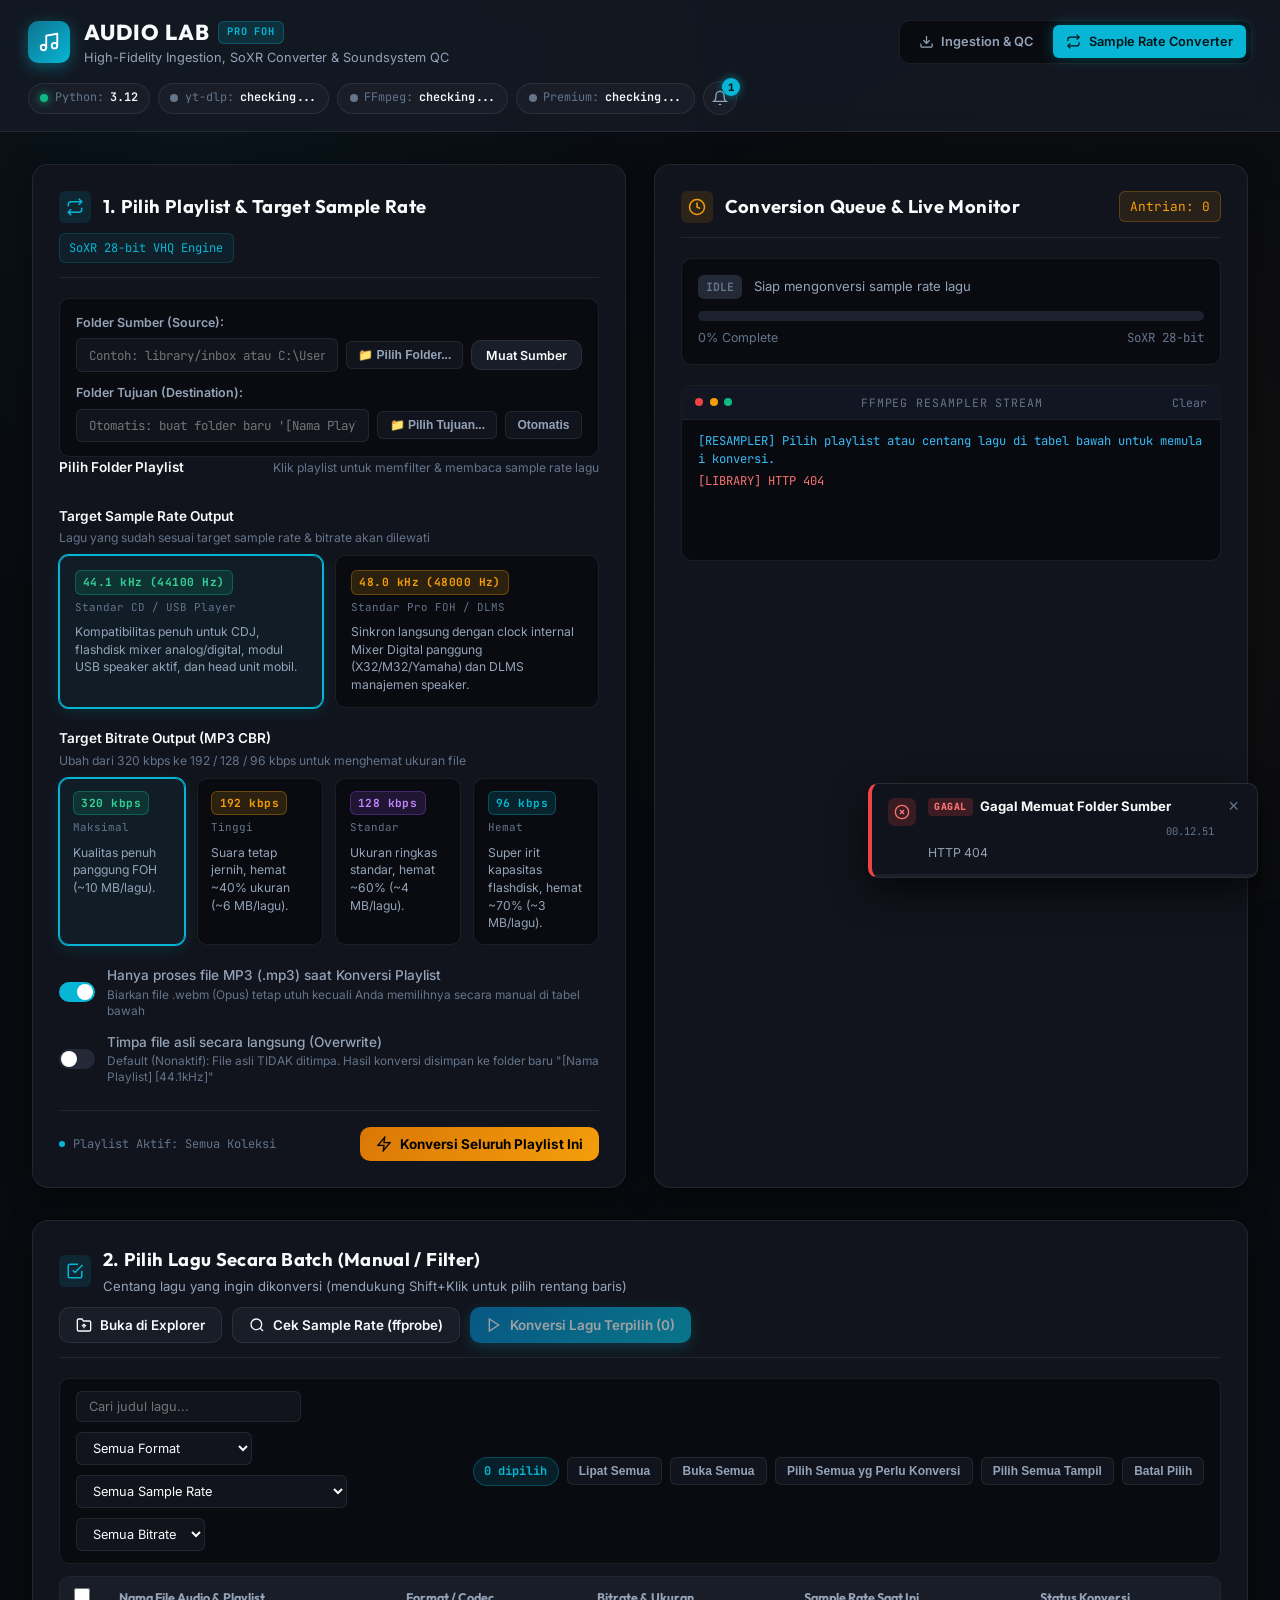
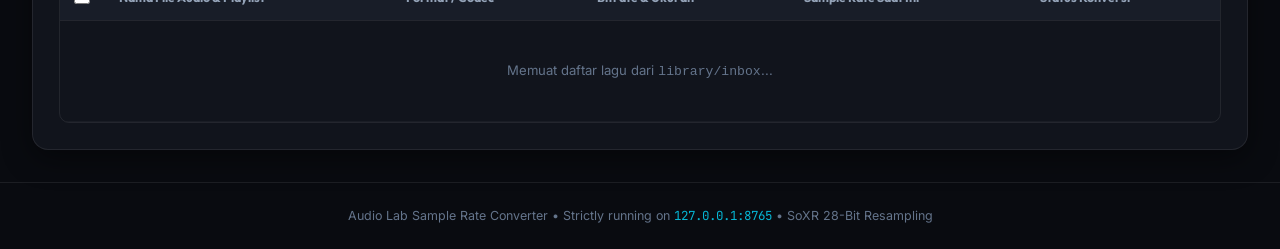
==== static/converter.html @ 0f789325 "feat: improve windows explorer path handling and update button UI components" ====
<!DOCTYPE html>
<html lang="id">
<head>
  <meta charset="UTF-8">
  <meta name="viewport" content="width=device-width, initial-scale=1.0">
  <meta name="description" content="Audio Lab - Sample Rate Converter & Batch Playlist Processor">
  <title>Audio Lab // Sample Rate &amp; Playlist Converter</title>
  <link rel="preconnect" href="https://fonts.googleapis.com">
  <link rel="preconnect" href="https://fonts.gstatic.com" crossorigin>
  <link href="https://fonts.googleapis.com/css2?family=Inter:wght@400;500;600;700&family=JetBrains+Mono:wght@400;500;700&family=Outfit:wght@500;600;700;800&display=swap" rel="stylesheet">
  <link rel="stylesheet" href="/static/style.css">
  <link rel="stylesheet" href="/static/converter.css">
</head>
<body class="dark-theme">
  <!-- Top Navigation & System Status Bar (Shared Component mounted via ui-shared.js) -->
  <header class="app-header" id="appHeader" data-page="converter"></header>

  <main class="app-container">
    <!-- Top Grid: Playlist & Conversion Config + Live Monitor -->
    <div class="dashboard-grid">
      <!-- Left Panel: Playlist Selector & Sample Rate Target -->
      <section class="console-card ingestion-panel" aria-labelledby="convConfigHeading">
        <div class="panel-header">
          <div class="panel-title-wrap">
            <span class="icon-chip">
              <svg viewBox="0 0 24 24" fill="none" stroke="currentColor" stroke-width="2">
                <polyline points="17 1 21 5 17 9"></polyline>
                <path d="M3 11V9a4 4 0 0 1 4-4h14"></path>
                <polyline points="7 23 3 19 7 15"></polyline>
                <path d="M21 13v2a4 4 0 0 1-4 4H3"></path>
              </svg>
            </span>
            <h2 id="convConfigHeading">1. Pilih Playlist &amp; Target Sample Rate</h2>
          </div>
          <span class="panel-badge">SoXR 28-bit VHQ Engine</span>
        </div>

        <div class="ingest-form">
          <!-- Step 0: Source & Destination Folder Selection -->
          <div class="folder-io-box">
            <div class="folder-io-row">
              <label for="sourceDirInput" class="folder-io-label">Folder Sumber (Source):</label>
              <div class="folder-io-controls">
                <input
                  type="text"
                  id="sourceDirInput"
                  class="toolbar-input folder-path-input"
                  placeholder="Contoh: library/inbox atau C:\Users\tsimp\Music atau /mnt/d/Lagu"
                  aria-label="Folder Sumber Audio"
                >
                <button type="button" id="btnBrowseSource" class="btn-chip">📁 Pilih Folder...</button>
                <button type="button" id="btnLoadSource" class="btn-secondary btn-sm">Muat Sumber</button>
              </div>
            </div>

            <div class="folder-io-row">
              <label for="destDirInput" class="folder-io-label">Folder Tujuan (Destination):</label>
              <div class="folder-io-controls">
                <input
                  type="text"
                  id="destDirInput"
                  class="toolbar-input folder-path-input"
                  placeholder="Otomatis: buat folder baru '[Nama Playlist] [44.1kHz ...]' di samping sumber"
                  aria-label="Folder Tujuan Hasil Konversi"
                >
                <button type="button" id="btnBrowseDest" class="btn-chip">📁 Pilih Tujuan...</button>
                <button type="button" id="btnClearDest" class="btn-chip" title="Kembalikan ke mode folder otomatis">Otomatis</button>
              </div>
            </div>
          </div>

          <!-- Step 1: Playlist Cards -->
          <div class="field-group">
            <div class="field-label">
              <span>Pilih Folder Playlist</span>
              <span class="label-hint" id="probeStatusHint">Klik playlist untuk memfilter &amp; membaca sample rate lagu</span>
            </div>
            <div class="playlist-selector-grid" id="playlistGrid">
              <!-- Populated dynamically via converter.js -->
            </div>
          </div>

          <!-- Step 2: Target Sample Rate -->
          <div class="field-group">
            <div class="field-label">
              <span>Target Sample Rate Output</span>
              <span class="label-hint">Lagu yang sudah sesuai target sample rate &amp; bitrate akan dilewati</span>
            </div>
            <div class="format-grid two-cols">
              <label class="format-card">
                <input type="radio" name="targetRate" value="44100" checked>
                <div class="format-card-inner">
                  <div class="format-badge-row">
                    <span class="format-badge emerald">44.1 kHz (44100 Hz)</span>
                    <span class="format-sub">Standar CD / USB Player</span>
                  </div>
                  <p class="format-desc">Kompatibilitas penuh untuk CDJ, flashdisk mixer analog/digital, modul USB speaker aktif, dan head unit mobil.</p>
                </div>
              </label>

              <label class="format-card">
                <input type="radio" name="targetRate" value="48000">
                <div class="format-card-inner">
                  <div class="format-badge-row">
                    <span class="format-badge gold">48.0 kHz (48000 Hz)</span>
                    <span class="format-sub">Standar Pro FOH / DLMS</span>
                  </div>
                  <p class="format-desc">Sinkron langsung dengan clock internal Mixer Digital panggung (X32/M32/Yamaha) dan DLMS manajemen speaker.</p>
                </div>
              </label>
            </div>
          </div>

          <!-- Step 3: Target Bitrate -->
          <div class="field-group">
            <div class="field-label">
              <span>Target Bitrate Output (MP3 CBR)</span>
              <span class="label-hint">Ubah dari 320 kbps ke 192 / 128 / 96 kbps untuk menghemat ukuran file</span>
            </div>
            <div class="format-grid four-cols">
              <label class="format-card compact-card">
                <input type="radio" name="targetBitrate" value="320" checked>
                <div class="format-card-inner">
                  <div class="format-badge-row">
                    <span class="format-badge emerald">320 kbps</span>
                    <span class="format-sub">Maksimal</span>
                  </div>
                  <p class="format-desc">Kualitas penuh panggung FOH (~10 MB/lagu).</p>
                </div>
              </label>

              <label class="format-card compact-card">
                <input type="radio" name="targetBitrate" value="192">
                <div class="format-card-inner">
                  <div class="format-badge-row">
                    <span class="format-badge gold">192 kbps</span>
                    <span class="format-sub">Tinggi</span>
                  </div>
                  <p class="format-desc">Suara tetap jernih, hemat ~40% ukuran (~6 MB/lagu).</p>
                </div>
              </label>

              <label class="format-card compact-card">
                <input type="radio" name="targetBitrate" value="128">
                <div class="format-card-inner">
                  <div class="format-badge-row">
                    <span class="format-badge purple">128 kbps</span>
                    <span class="format-sub">Standar</span>
                  </div>
                  <p class="format-desc">Ukuran ringkas standar, hemat ~60% (~4 MB/lagu).</p>
                </div>
              </label>

              <label class="format-card compact-card">
                <input type="radio" name="targetBitrate" value="96">
                <div class="format-card-inner">
                  <div class="format-badge-row">
                    <span class="format-badge cyan">96 kbps</span>
                    <span class="format-sub">Hemat</span>
                  </div>
                  <p class="format-desc">Super irit kapasitas flashdisk, hemat ~70% (~3 MB/lagu).</p>
                </div>
              </label>
            </div>
          </div>

          <!-- Step 3: Options -->
          <div class="options-row">
            <label class="custom-toggle">
              <input type="checkbox" id="optOnlyMp3" checked>
              <span class="toggle-slider"></span>
              <div class="toggle-text-wrap">
                <span class="toggle-text">Hanya proses file MP3 (.mp3) saat Konversi Playlist</span>
                <span class="toggle-hint">Biarkan file .webm (Opus) tetap utuh kecuali Anda memilihnya secara manual di tabel bawah</span>
              </div>
            </label>

            <label class="custom-toggle">
              <input type="checkbox" id="optOverwrite">
              <span class="toggle-slider"></span>
              <div class="toggle-text-wrap">
                <span class="toggle-text">Timpa file asli secara langsung (Overwrite)</span>
                <span class="toggle-hint">Default (Nonaktif): File asli TIDAK ditimpa. Hasil konversi disimpan ke folder baru "[Nama Playlist] [44.1kHz]"</span>
              </div>
            </label>
          </div>

          <!-- Quick Playlist Conversion Footer -->
          <div class="action-footer">
            <div class="format-spec-tag">
              <span class="spec-dot" style="background-color: #06b6d4;"></span>
              <span id="activePlaylistSummary">Playlist Aktif: Semua Koleksi</span>
            </div>
            <button type="button" id="btnConvertPlaylist" class="btn-accent">
              <svg viewBox="0 0 24 24" fill="none" stroke="currentColor" stroke-width="2" class="btn-icon">
                <polygon points="13 2 3 14 12 14 11 22 21 10 12 10 13 2"></polygon>
              </svg>
              <span id="btnConvertPlaylistText">Konversi Seluruh Playlist Ini</span>
            </button>
          </div>
        </div>
      </section>

      <!-- Right Panel: Queue & Live Conversion Monitor -->
      <section class="console-card monitor-panel" aria-labelledby="monitorHeading">
        <div class="panel-header">
          <div class="panel-title-wrap">
            <span class="icon-chip accent-amber">
              <svg viewBox="0 0 24 24" fill="none" stroke="currentColor" stroke-width="2">
                <circle cx="12" cy="12" r="10"></circle>
                <polyline points="12 6 12 12 16 14"></polyline>
              </svg>
            </span>
            <h2 id="monitorHeading">Conversion Queue &amp; Live Monitor</h2>
          </div>
          <span class="queue-counter" id="queueCounter">Antrian: 0</span>
        </div>

        <div class="monitor-body">
          <div class="active-job-box" id="activeJobBox">
            <div class="job-meta">
              <span class="job-status-tag" id="jobStatusTag">IDLE</span>
              <span class="job-url-label" id="jobUrlLabel">Siap mengonversi sample rate lagu</span>
            </div>

            <div class="progress-track">
              <div class="progress-fill" id="progressFill" style="width: 0%;"></div>
            </div>
            <div class="progress-legend">
              <span id="progressText">0% Complete</span>
              <span id="progressETA" class="mono-stat">SoXR 28-bit</span>
            </div>
          </div>

          <div class="terminal-container">
            <div class="terminal-bar">
              <div class="terminal-dots">
                <span class="tdot red"></span>
                <span class="tdot yellow"></span>
                <span class="tdot green"></span>
              </div>
              <span class="terminal-title">FFMPEG RESAMPLER STREAM</span>
              <button type="button" id="btnClearLogs" class="btn-text">Clear</button>
            </div>
            <div class="terminal-content" id="terminalLogs">
              <p class="log-line info">[RESAMPLER] Pilih playlist atau centang lagu di tabel bawah untuk memulai konversi.</p>
            </div>
          </div>
        </div>
      </section>
    </div>

    <!-- Bottom Panel: Batch Song Selection Table -->
    <section class="console-card library-panel" aria-labelledby="batchTableHeading">
      <div class="panel-header">
        <div class="panel-title-wrap">
          <span class="icon-chip accent-cyan">
            <svg viewBox="0 0 24 24" fill="none" stroke="currentColor" stroke-width="2">
              <polyline points="9 11 12 14 22 4"></polyline>
              <path d="M21 12v7a2 2 0 0 1-2 2H5a2 2 0 0 1-2-2V5a2 2 0 0 1 2-2h11"></path>
            </svg>
          </span>
          <div>
            <h2 id="batchTableHeading">2. Pilih Lagu Secara Batch (Manual / Filter)</h2>
            <p class="panel-sub" id="tableSubInfo">Centang lagu yang ingin dikonversi (mendukung Shift+Klik untuk pilih rentang baris)</p>
          </div>
        </div>

        <div class="library-actions">
          <button type="button" id="btnOpenSourceExplorer" class="btn-secondary" title="Buka folder sumber di Windows File Explorer">
            <svg viewBox="0 0 24 24" fill="none" stroke="currentColor" stroke-width="2" class="btn-icon">
              <path d="M22 19a2 2 0 0 1-2 2H4a2 2 0 0 1-2-2V5a2 2 0 0 1 2-2h5l2 3h9a2 2 0 0 1 2 2z"></path>
              <line x1="12" y1="11" x2="12" y2="17"></line>
              <polyline points="9 14 12 11 15 14"></polyline>
            </svg>
            <span>Buka di Explorer</span>
          </button>
          <button type="button" id="btnProbeCurrent" class="btn-secondary" title="Pindai cepat sample rate & codec menggunakan ffprobe">
            <svg viewBox="0 0 24 24" fill="none" stroke="currentColor" stroke-width="2" class="btn-icon">
              <circle cx="11" cy="11" r="8"></circle>
              <line x1="21" y1="21" x2="16.65" y2="16.65"></line>
            </svg>
            <span>Cek Sample Rate (ffprobe)</span>
          </button>
          <button type="button" id="btnConvertSelected" class="btn-primary" disabled>
            <svg viewBox="0 0 24 24" fill="none" stroke="currentColor" stroke-width="2" class="btn-icon">
              <polygon points="5 3 19 12 5 21 5 3"></polygon>
            </svg>
            <span id="btnConvertSelectedText">Konversi Lagu Terpilih (0)</span>
          </button>
        </div>
      </div>

      <!-- Filter & Batch Selection Toolbar -->
      <div class="converter-toolbar">
        <div class="toolbar-filters">
          <input
            type="search"
            id="searchInput"
            class="toolbar-input"
            placeholder="Cari judul lagu..."
            aria-label="Cari judul lagu"
          >
          <select id="filterFormat" class="toolbar-select" aria-label="Filter Format">
            <option value="ALL">Semua Format</option>
            <option value=".mp3">Hanya MP3 (.mp3)</option>
            <option value=".webm">Hanya Opus (.webm)</option>
            <option value=".m4a">Hanya AAC (.m4a)</option>
          </select>
          <select id="filterRate" class="toolbar-select" aria-label="Filter Sample Rate">
            <option value="ALL">Semua Sample Rate</option>
            <option value="NEEDS_CONVERT">Belum Sesuai Target (Perlu Konversi)</option>
            <option value="48000">Hanya 48000 Hz (48 kHz)</option>
            <option value="44100">Hanya 44100 Hz (44.1 kHz)</option>
          </select>
          <select id="filterBitrate" class="toolbar-select" aria-label="Filter Bitrate">
            <option value="ALL">Semua Bitrate</option>
            <option value="320">320 kbps</option>
            <option value="192">192 kbps</option>
            <option value="128">128 kbps</option>
            <option value="96">96 kbps</option>
          </select>
        </div>

        <div class="toolbar-selection-btns">
          <span class="selection-counter-pill" id="selectionCounterPill">0 dipilih</span>
          <button type="button" id="btnCollapseAllGroups" class="btn-chip" title="Lipat semua grup folder">Lipat Semua</button>
          <button type="button" id="btnExpandAllGroups" class="btn-chip" title="Buka semua grup folder">Buka Semua</button>
          <button type="button" id="btnSelectNeedConvert" class="btn-chip">Pilih Semua yg Perlu Konversi</button>
          <button type="button" id="btnSelectVisible" class="btn-chip">Pilih Semua Tampil</button>
          <button type="button" id="btnClearSelection" class="btn-chip">Batal Pilih</button>
        </div>
      </div>

      <!-- Batch Song Table -->
      <div class="table-responsive">
        <table class="qc-table converter-table" id="converterTable">
          <thead>
            <tr>
              <th scope="col" class="col-check">
                <input type="checkbox" id="chkSelectAllVisible" title="Pilih semua lagu yang tampil">
              </th>
              <th scope="col">Nama File Audio &amp; Playlist</th>
              <th scope="col">Format / Codec</th>
              <th scope="col">Bitrate &amp; Ukuran</th>
              <th scope="col">Sample Rate Saat Ini</th>
              <th scope="col">Status Konversi</th>
            </tr>
          </thead>
          <tbody id="converterTableBody">
            <tr class="empty-row">
              <td colspan="6">Memuat daftar lagu dari <code>library/inbox</code>...</td>
            </tr>
          </tbody>
        </table>
      </div>
    </section>
  </main>

  <footer class="app-footer">
    <p>Audio Lab Sample Rate Converter &bull; Strictly running on <code>127.0.0.1:8765</code> &bull; SoXR 28-Bit Resampling</p>
  </footer>

  <!-- Interactive Folder Browser Modal -->
  <div class="modal-backdrop hidden" id="folderModal" role="dialog" aria-modal="true" aria-labelledby="folderModalTitle">
    <div class="modal-card">
      <div class="modal-header">
        <h3 id="folderModalTitle">Pilih Folder</h3>
        <button type="button" id="btnCloseModal" class="btn-text">✕ Tutup</button>
      </div>

      <div class="modal-body">
        <div class="modal-shortcuts" id="modalShortcuts"></div>

        <div class="modal-current-bar">
          <button type="button" id="btnModalUp" class="btn-chip">⬆️ Naik 1 Level</button>
          <code class="modal-current-path" id="modalCurrentPath">/</code>
        </div>

        <div class="modal-dir-list" id="modalDirList"></div>

        <div class="modal-newfolder-bar">
          <input
            type="text"
            id="newFolderNameInput"
            class="toolbar-input"
            placeholder="Buat subfolder baru di sini (opsional)..."
          >
          <button type="button" id="btnCreateSubfolder" class="btn-chip">+ Buat Folder</button>
        </div>
      </div>

      <div class="modal-footer">
        <button type="button" id="btnModalOpenExplorer" class="btn-secondary" title="Buka folder yang sedang dipilih ini di Windows File Explorer">
          <svg viewBox="0 0 24 24" fill="none" stroke="currentColor" stroke-width="2" class="btn-icon">
            <path d="M22 19a2 2 0 0 1-2 2H4a2 2 0 0 1-2-2V5a2 2 0 0 1 2-2h5l2 3h9a2 2 0 0 1 2 2z"></path>
            <line x1="12" y1="11" x2="12" y2="17"></line>
            <polyline points="9 14 12 11 15 14"></polyline>
          </svg>
          <span>Buka di Explorer</span>
        </button>
        <button type="button" id="btnCancelModal" class="btn-secondary">Batal</button>
        <button type="button" id="btnSelectModalDir" class="btn-primary">Pilih Folder Ini</button>
      </div>
    </div>
  </div>

  <script type="module" src="/static/converter.js"></script>
</body>
</html>
---- static/style.css ----
/* ==========================================================================
   AUDIO LAB // PRO AUDIO DAW THEME (CSS)
   Engineered for Audio Professionals & Developers
   ========================================================================== */

:root {
  --bg-core: #090b10;
  --bg-surface: #11141c;
  --bg-surface-elevated: #181d28;
  --bg-surface-glass: rgba(22, 27, 38, 0.75);
  --border-subtle: rgba(255, 255, 255, 0.08);
  --border-focus: #06b6d4;

  --accent-cyan: #06b6d4;
  --accent-cyan-glow: rgba(6, 182, 212, 0.25);
  --accent-amber: #f59e0b;
  --accent-amber-glow: rgba(245, 158, 11, 0.25);
  --accent-green: #10b981;
  --accent-emerald: #34d399;
  --accent-green-glow: rgba(16, 185, 129, 0.2);
  --accent-red: #ef4444;
  --accent-red-glow: rgba(239, 68, 68, 0.25);

  --text-primary: #f8fafc;
  --text-secondary: #94a3b8;
  --text-muted: #64748b;
  --font-sans: 'Inter', -apple-system, BlinkMacSystemFont, sans-serif;
  --font-heading: 'Outfit', sans-serif;
  --font-mono: 'JetBrains Mono', monospace;

  --radius-sm: 6px;
  --radius-md: 10px;
  --radius-lg: 16px;
  --radius-full: 9999px;

  --shadow-card: 0 8px 30px rgba(0, 0, 0, 0.45);
  --shadow-glow: 0 0 20px var(--accent-cyan-glow);
  --transition-fast: 0.15s ease;
  --transition-normal: 0.25s cubic-bezier(0.16, 1, 0.3, 1);
}

/* Base Reset & Typography */
* {
  box-sizing: border-box;
  margin: 0;
  padding: 0;
}

body.dark-theme {
  background-color: var(--bg-core);
  color: var(--text-primary);
  font-family: var(--font-sans);
  line-height: 1.5;
  min-height: 100vh;
  display: flex;
  flex-direction: column;
  background-image:
    radial-gradient(circle at 15% 10%, rgba(6, 182, 212, 0.05) 0%, transparent 40%),
    radial-gradient(circle at 85% 60%, rgba(245, 158, 11, 0.04) 0%, transparent 45%);
  background-attachment: fixed;
}

/* Header Bar */
.app-header {
  display: flex;
  flex-wrap: wrap;
  justify-content: space-between;
  align-items: center;
  gap: 0.85rem 1.25rem;
  padding: 1rem 1.75rem;
  background-color: var(--bg-surface-glass);
  backdrop-filter: blur(14px);
  -webkit-backdrop-filter: blur(14px);
  border-bottom: 1px solid var(--border-subtle);
  position: sticky;
  top: 0;
  z-index: 50;
}

.brand {
  display: flex;
  align-items: center;
  gap: 0.85rem;
  flex-shrink: 0;
}

.brand-icon {
  width: 42px;
  height: 42px;
  flex-shrink: 0;
  border-radius: var(--radius-md);
  background: linear-gradient(135deg, #0e7490, #06b6d4);
  display: flex;
  align-items: center;
  justify-content: center;
  color: #fff;
  box-shadow: 0 4px 15px rgba(6, 182, 212, 0.4);
}

.brand-icon svg {
  width: 22px;
  height: 22px;
  flex-shrink: 0;
}

.brand-title {
  font-family: var(--font-heading);
  font-size: 1.35rem;
  font-weight: 800;
  letter-spacing: 0.04em;
  display: flex;
  align-items: center;
  gap: 0.55rem;
  white-space: nowrap;
}

.badge-studio {
  font-family: var(--font-mono);
  font-size: 0.65rem;
  padding: 0.18rem 0.5rem;
  border-radius: var(--radius-sm);
  background-color: rgba(6, 182, 212, 0.15);
  color: var(--accent-cyan);
  border: 1px solid rgba(6, 182, 212, 0.3);
  font-weight: 700;
  letter-spacing: 0.08em;
  white-space: nowrap;
}

.brand-subtitle {
  font-size: 0.8rem;
  color: var(--text-secondary);
  white-space: nowrap;
}

/* System Diagnostics Bar */
.system-status-group {
  display: flex;
  flex-wrap: wrap;
  align-items: center;
  gap: 0.5rem;
}

.status-pill {
  display: inline-flex;
  align-items: center;
  gap: 0.4rem;
  padding: 0.35rem 0.7rem;
  background: var(--bg-surface-elevated);
  border: 1px solid var(--border-subtle);
  border-radius: var(--radius-full);
  font-family: var(--font-mono);
  font-size: 0.74rem;
  white-space: nowrap;
  flex-shrink: 0;
}

.status-indicator {
  width: 8px;
  height: 8px;
  flex-shrink: 0;
  border-radius: 50%;
  background-color: var(--text-muted);
}

.status-indicator.active {
  background-color: var(--accent-green);
  box-shadow: 0 0 8px var(--accent-green);
}

.status-indicator.warning {
  background-color: var(--accent-amber);
  box-shadow: 0 0 8px var(--accent-amber);
}

.status-indicator.error {
  background-color: var(--accent-red);
  box-shadow: 0 0 8px var(--accent-red);
}

.status-label {
  color: var(--text-muted);
}

.status-val {
  font-weight: 600;
  color: var(--text-primary);
}

/* Container & Grids */
.app-container {
  max-width: 1400px;
  margin: 0 auto;
  padding: 2rem;
  width: 100%;
  flex: 1;
}

.dashboard-grid {
  display: grid;
  grid-template-columns: 1fr 1fr;
  gap: 1.75rem;
  margin-bottom: 2rem;
}

@media (max-width: 1024px) {
  .dashboard-grid {
    grid-template-columns: 1fr;
  }
}

/* Cards & Panels */
.console-card {
  background: var(--bg-surface);
  border: 1px solid var(--border-subtle);
  border-radius: var(--radius-lg);
  padding: 1.6rem;
  box-shadow: var(--shadow-card);
  transition: border-color var(--transition-normal);
}

.console-card:hover {
  border-color: rgba(255, 255, 255, 0.14);
}

.panel-header {
  display: flex;
  flex-wrap: wrap;
  justify-content: space-between;
  align-items: center;
  gap: 0.65rem 1rem;
  margin-bottom: 1.25rem;
  padding-bottom: 0.9rem;
  border-bottom: 1px solid var(--border-subtle);
}

.panel-title-wrap {
  display: flex;
  align-items: center;
  gap: 0.75rem;
}

.panel-title-wrap h2 {
  font-family: var(--font-heading);
  font-size: 1.15rem;
  font-weight: 700;
  letter-spacing: 0.02em;
}

.panel-sub {
  font-size: 0.82rem;
  color: var(--text-secondary);
  margin-top: 0.2rem;
}

.icon-chip {
  width: 32px;
  height: 32px;
  flex-shrink: 0;
  border-radius: var(--radius-sm);
  background: rgba(6, 182, 212, 0.12);
  color: var(--accent-cyan);
  display: flex;
  align-items: center;
  justify-content: center;
}

.icon-chip.accent-amber {
  background: rgba(245, 158, 11, 0.12);
  color: var(--accent-amber);
}

.icon-chip.accent-cyan {
  background: rgba(6, 182, 212, 0.12);
  color: var(--accent-cyan);
}

.icon-chip svg {
  width: 18px;
  height: 18px;
  flex-shrink: 0;
}

.panel-badge {
  font-size: 0.75rem;
  font-family: var(--font-mono);
  color: var(--accent-cyan);
  background: rgba(6, 182, 212, 0.08);
  padding: 0.3rem 0.6rem;
  border-radius: var(--radius-sm);
  border: 1px solid rgba(6, 182, 212, 0.2);
  white-space: nowrap;
  flex-shrink: 0;
}

.queue-counter {
  font-family: var(--font-mono);
  font-size: 0.8rem;
  color: var(--accent-amber);
  background: rgba(245, 158, 11, 0.1);
  padding: 0.3rem 0.65rem;
  border-radius: var(--radius-sm);
  border: 1px solid rgba(245, 158, 11, 0.25);
  white-space: nowrap;
  flex-shrink: 0;
}

/* Forms & Textareas */
.field-group {
  margin-bottom: 1.25rem;
}

.field-label {
  display: flex;
  flex-wrap: wrap;
  justify-content: space-between;
  align-items: baseline;
  gap: 0.2rem 0.75rem;
  font-size: 0.85rem;
  font-weight: 600;
  margin-bottom: 0.5rem;
  color: var(--text-primary);
}

.label-hint {
  font-weight: 400;
  font-size: 0.76rem;
  color: var(--text-muted);
}

.field-textarea {
  width: 100%;
  background: var(--bg-core);
  border: 1px solid var(--border-subtle);
  border-radius: var(--radius-md);
  padding: 0.85rem 1rem;
  color: var(--text-primary);
  font-family: var(--font-mono);
  font-size: 0.85rem;
  line-height: 1.6;
  resize: vertical;
  transition: all var(--transition-fast);
}

.field-textarea:focus {
  outline: none;
  border-color: var(--accent-cyan);
  box-shadow: 0 0 0 3px rgba(6, 182, 212, 0.15);
}

/* Audio Format Selection Cards */
.format-grid {
  display: grid;
  grid-template-columns: repeat(3, minmax(0, 1fr));
  gap: 0.75rem;
  margin-bottom: 1.25rem;
}

@media (max-width: 680px) {
  .format-grid {
    grid-template-columns: 1fr;
  }
}

.format-card {
  position: relative;
  cursor: pointer;
  display: block;
  user-select: none;
}

.format-card input[type="radio"] {
  position: absolute;
  opacity: 0;
  pointer-events: none;
}

.format-card-inner {
  background: var(--bg-core);
  border: 1px solid var(--border-subtle);
  border-radius: var(--radius-md);
  padding: 0.85rem 0.95rem;
  transition: all var(--transition-fast);
  height: 100%;
  display: flex;
  flex-direction: column;
}

.format-card:hover .format-card-inner {
  border-color: rgba(255, 255, 255, 0.18);
  transform: translateY(-1px);
}

.format-card input:checked + .format-card-inner {
  border-color: var(--accent-cyan);
  background: rgba(6, 182, 212, 0.05);
  box-shadow: 0 0 0 1px var(--accent-cyan), 0 4px 15px rgba(6, 182, 212, 0.15);
}

.format-card input[value="opus"]:checked + .format-card-inner {
  border-color: #10b981;
  background: rgba(16, 185, 129, 0.06);
  box-shadow: 0 0 0 1px #10b981, 0 4px 15px rgba(16, 185, 129, 0.2);
}

.format-card input[value="native"]:checked + .format-card-inner {
  border-color: var(--accent-cyan);
  background: rgba(6, 182, 212, 0.06);
  box-shadow: 0 0 0 1px var(--accent-cyan), 0 4px 15px rgba(6, 182, 212, 0.2);
}

.format-card input[value="mp3_320k"]:checked + .format-card-inner {
  border-color: var(--accent-amber);
  background: rgba(245, 158, 11, 0.05);
  box-shadow: 0 0 0 1px var(--accent-amber), 0 4px 15px rgba(245, 158, 11, 0.15);
}

.format-badge-row {
  display: flex;
  flex-wrap: wrap;
  justify-content: space-between;
  align-items: center;
  gap: 0.25rem 0.5rem;
  margin-bottom: 0.5rem;
}

.format-badge {
  font-family: var(--font-mono);
  font-size: 0.7rem;
  font-weight: 700;
  padding: 0.18rem 0.45rem;
  border-radius: var(--radius-sm);
  letter-spacing: 0.04em;
  white-space: nowrap;
}

.format-badge.emerald {
  background: rgba(16, 185, 129, 0.15);
  color: #34d399;
  border: 1px solid rgba(16, 185, 129, 0.35);
}

.format-badge.gold {
  background: rgba(245, 158, 11, 0.15);
  color: var(--accent-amber);
  border: 1px solid rgba(245, 158, 11, 0.3);
}

.format-badge.cyan {
  background: rgba(6, 182, 212, 0.15);
  color: var(--accent-cyan);
  border: 1px solid rgba(6, 182, 212, 0.3);
}

.format-badge.purple {
  background: rgba(168, 85, 247, 0.15);
  color: #c084fc;
  border: 1px solid rgba(168, 85, 247, 0.3);
}

.format-sub {
  font-family: var(--font-mono);
  font-size: 0.68rem;
  color: var(--text-muted);
}

.format-desc {
  font-size: 0.76rem;
  color: var(--text-secondary);
  line-height: 1.45;
  margin: 0;
}

/* Toggles & Options */
.options-row {
  display: flex;
  flex-direction: column;
  gap: 0.75rem;
  margin-bottom: 1.5rem;
}

.custom-toggle {
  display: flex;
  align-items: center;
  gap: 0.75rem;
  cursor: pointer;
  user-select: none;
}

.custom-toggle input {
  display: none;
}

.toggle-slider {
  width: 36px;
  height: 20px;
  flex-shrink: 0;
  background-color: #232936;
  border-radius: var(--radius-full);
  position: relative;
  transition: background-color var(--transition-fast);
}

.toggle-slider::after {
  content: '';
  position: absolute;
  top: 2px;
  left: 2px;
  width: 16px;
  height: 16px;
  background-color: #fff;
  border-radius: 50%;
  transition: transform var(--transition-fast);
}

.custom-toggle input:checked + .toggle-slider {
  background-color: var(--accent-cyan);
}

.custom-toggle input:checked + .toggle-slider::after {
  transform: translateX(16px);
}

.toggle-text-wrap {
  display: flex;
  flex-direction: column;
  gap: 0.15rem;
}

.toggle-text {
  font-size: 0.85rem;
  color: var(--text-secondary);
  font-weight: 500;
}

.toggle-hint {
  font-size: 0.74rem;
  color: var(--text-muted);
  line-height: 1.35;
}

/* Action Footer & Buttons */
.action-footer {
  display: flex;
  justify-content: space-between;
  align-items: center;
  padding-top: 1rem;
  border-top: 1px solid var(--border-subtle);
  gap: 1rem;
  flex-wrap: wrap;
}

.format-spec-tag {
  display: flex;
  align-items: center;
  gap: 0.5rem;
  font-family: var(--font-mono);
  font-size: 0.75rem;
  color: var(--text-muted);
}

.spec-dot {
  width: 6px;
  height: 6px;
  border-radius: 50%;
  background-color: var(--accent-cyan);
}

.btn-primary, .btn-secondary, .btn-accent {
  display: inline-flex;
  align-items: center;
  gap: 0.5rem;
  font-family: var(--font-sans);
  font-size: 0.84rem;
  font-weight: 600;
  padding: 0.55rem 1rem;
  border-radius: var(--radius-md);
  border: none;
  white-space: nowrap;
  cursor: pointer;
  transition: all var(--transition-fast);
}

.btn-primary {
  background: linear-gradient(135deg, #0284c7, #06b6d4);
  color: #fff;
  box-shadow: 0 4px 14px rgba(6, 182, 212, 0.35);
}

.btn-primary:hover {
  filter: brightness(1.1);
  transform: translateY(-1px);
}

.btn-primary:disabled {
  opacity: 0.6;
  cursor: not-allowed;
  transform: none;
}

.btn-primary.running {
  animation: pulse-border 1.5s infinite;
}

@keyframes pulse-border {
  0% { box-shadow: 0 0 0 0 rgba(6, 182, 212, 0.6); }
  70% { box-shadow: 0 0 0 10px rgba(6, 182, 212, 0); }
  100% { box-shadow: 0 0 0 0 rgba(6, 182, 212, 0); }
}

.btn-secondary {
  background: var(--bg-surface-elevated);
  border: 1px solid var(--border-subtle);
  color: var(--text-primary);
}

.btn-secondary:hover {
  background: #232a39;
}

.btn-accent {
  background: linear-gradient(135deg, #d97706, #f59e0b);
  color: #000;
  font-weight: 700;
}

.btn-accent:hover {
  filter: brightness(1.1);
}

.btn-icon,
.btn-primary svg,
.btn-secondary svg,
.btn-accent svg,
.btn-chip svg {
  width: 16px;
  height: 16px;
  flex-shrink: 0;
}

/* Monitor Body & Progress Bar */
.monitor-body {
  display: flex;
  flex-direction: column;
  gap: 1.25rem;
}

.active-job-box {
  background: var(--bg-core);
  border: 1px solid var(--border-subtle);
  border-radius: var(--radius-md);
  padding: 1rem;
}

.job-meta {
  display: flex;
  align-items: center;
  gap: 0.75rem;
  margin-bottom: 0.75rem;
}

.job-status-tag {
  font-family: var(--font-mono);
  font-size: 0.72rem;
  font-weight: 700;
  padding: 0.2rem 0.5rem;
  border-radius: var(--radius-sm);
  background: #232936;
  color: var(--text-muted);
}

.job-status-tag.active {
  background: rgba(245, 158, 11, 0.2);
  color: var(--accent-amber);
}

.job-status-tag.success {
  background: rgba(16, 185, 129, 0.2);
  color: var(--accent-green);
}

.job-status-tag.exists {
  background: rgba(168, 85, 247, 0.2);
  color: #c084fc;
}

.job-status-tag.error {
  background: rgba(239, 68, 68, 0.2);
  color: var(--accent-red);
}

.job-url-label {
  font-size: 0.82rem;
  color: var(--text-secondary);
  white-space: nowrap;
  overflow: hidden;
  text-overflow: ellipsis;
  flex: 1;
}

.progress-track {
  width: 100%;
  height: 10px;
  background: #1c2230;
  border-radius: var(--radius-full);
  overflow: hidden;
  position: relative;
}

.progress-fill {
  height: 100%;
  background: linear-gradient(90deg, #0284c7, #06b6d4, #10b981);
  border-radius: var(--radius-full);
  transition: width 0.3s ease;
  box-shadow: 0 0 10px rgba(6, 182, 212, 0.5);
}

.progress-legend {
  display: flex;
  justify-content: space-between;
  align-items: center;
  margin-top: 0.5rem;
  font-size: 0.78rem;
  color: var(--text-muted);
}

.mono-stat {
  font-family: var(--font-mono);
}

/* Terminal Console */
.terminal-container {
  background: #080a0f;
  border: 1px solid var(--border-subtle);
  border-radius: var(--radius-md);
  overflow: hidden;
}

.terminal-bar {
  display: flex;
  align-items: center;
  justify-content: space-between;
  padding: 0.5rem 0.85rem;
  background: #121622;
  border-bottom: 1px solid rgba(255, 255, 255, 0.05);
}

.terminal-dots {
  display: flex;
  gap: 0.4rem;
}

.tdot {
  width: 8px;
  height: 8px;
  border-radius: 50%;
}
.tdot.red { background-color: #ef4444; }
.tdot.yellow { background-color: #f59e0b; }
.tdot.green { background-color: #10b981; }

.terminal-title {
  font-family: var(--font-mono);
  font-size: 0.72rem;
  color: var(--text-muted);
  letter-spacing: 0.08em;
}

.btn-text {
  background: transparent;
  border: none;
  color: var(--text-muted);
  font-size: 0.72rem;
  cursor: pointer;
  font-family: var(--font-mono);
}

.btn-text:hover {
  color: var(--text-primary);
}

.terminal-content {
  padding: 0.75rem 1rem;
  height: 140px;
  overflow-y: auto;
  font-family: var(--font-mono);
  font-size: 0.76rem;
  line-height: 1.5;
  color: #94a3b8;
}

.log-line {
  margin-bottom: 0.25rem;
  word-break: break-all;
}
.log-line.info { color: #38bdf8; }
.log-line.warn { color: #fbbf24; }
.log-line.error { color: #f87171; }

/* Library & QC Table */
.library-actions {
  display: flex;
  flex-wrap: wrap;
  gap: 0.65rem;
}

.converter-toolbar {
  display: flex;
  flex-wrap: wrap;
  align-items: center;
  justify-content: space-between;
  gap: 0.85rem;
  padding: 0.75rem 1rem;
  margin-bottom: 0.75rem;
  background: var(--bg-core);
  border: 1px solid var(--border-subtle);
  border-radius: var(--radius-md);
}

.toolbar-filters {
  display: flex;
  flex-wrap: wrap;
  align-items: center;
  gap: 0.6rem;
  flex: 1;
}

.toolbar-input,
.toolbar-select {
  background: var(--bg-surface);
  color: var(--text-primary);
  border: 1px solid var(--border-subtle);
  border-radius: 6px;
  padding: 0.45rem 0.75rem;
  font-size: 0.8rem;
  font-family: var(--font-sans);
  outline: none;
  transition: border-color 0.15s ease;
}

.toolbar-input {
  min-width: 220px;
}

.toolbar-input:focus,
.toolbar-select:focus {
  border-color: var(--accent-cyan);
}

.toolbar-selection-btns {
  display: flex;
  flex-wrap: wrap;
  align-items: center;
  gap: 0.5rem;
}

.selection-counter-pill {
  font-family: var(--font-mono);
  font-size: 0.75rem;
  font-weight: 700;
  color: var(--accent-cyan);
  background: rgba(6, 182, 212, 0.12);
  border: 1px solid rgba(6, 182, 212, 0.3);
  padding: 0.28rem 0.65rem;
  border-radius: 999px;
  white-space: nowrap;
}

.btn-chip {
  background: var(--bg-surface);
  color: var(--text-secondary);
  border: 1px solid var(--border-subtle);
  border-radius: 6px;
  padding: 0.36rem 0.7rem;
  font-size: 0.75rem;
  font-weight: 600;
  white-space: nowrap;
  cursor: pointer;
  transition: all 0.15s ease;
}

.btn-chip:hover {
  color: var(--text-primary);
  border-color: var(--accent-cyan);
  background: rgba(6, 182, 212, 0.08);
}

.table-responsive {
  overflow-x: auto;
  margin-top: 0.75rem;
  border-radius: var(--radius-md);
  border: 1px solid var(--border-subtle);
}

.qc-table {
  width: 100%;
  border-collapse: collapse;
  text-align: left;
  font-size: 0.82rem;
}

.qc-table th {
  background: var(--bg-surface-elevated);
  padding: 0.65rem 0.9rem;
  font-family: var(--font-heading);
  font-size: 0.78rem;
  font-weight: 700;
  color: var(--text-secondary);
  border-bottom: 1px solid var(--border-subtle);
  white-space: nowrap;
}

.qc-table td {
  padding: 0.52rem 0.9rem;
  border-bottom: 1px solid rgba(255, 255, 255, 0.04);
  color: var(--text-primary);
  vertical-align: middle;
}

.qc-table tr:hover td {
  background-color: rgba(255, 255, 255, 0.025);
}

/* Collapsible Playlist Group Header Rows */
.qc-table tr.group-header-row td {
  background: linear-gradient(90deg, rgba(22, 28, 42, 0.96), rgba(17, 20, 28, 0.96));
  border-top: 1px solid rgba(255, 255, 255, 0.08);
  border-bottom: 1px solid rgba(6, 182, 212, 0.22);
  padding: 0.5rem 0.9rem;
  cursor: pointer;
  user-select: none;
}

.qc-table tr.group-header-row:hover td {
  background: linear-gradient(90deg, rgba(28, 36, 54, 0.98), rgba(20, 26, 38, 0.98));
}

.group-header-bar {
  display: flex;
  align-items: center;
  justify-content: space-between;
  gap: 0.75rem;
  width: 100%;
}

.group-header-left {
  display: flex;
  flex-wrap: wrap;
  align-items: center;
  gap: 0.55rem;
}

.group-chevron {
  display: inline-flex;
  align-items: center;
  justify-content: center;
  width: 18px;
  height: 18px;
  font-size: 0.68rem;
  color: var(--accent-cyan);
  transition: transform 0.18s ease;
}

.group-chevron.collapsed {
  transform: rotate(-90deg);
}

.playlist-folder-badge.group-badge {
  font-size: 0.74rem;
  padding: 0.2rem 0.55rem;
}

.group-meta-pill {
  font-family: var(--font-mono);
  font-size: 0.72rem;
  color: var(--text-secondary);
  background: rgba(255, 255, 255, 0.05);
  border: 1px solid rgba(255, 255, 255, 0.08);
  border-radius: var(--radius-full);
  padding: 0.14rem 0.55rem;
  white-space: nowrap;
}

.group-meta-pill.subtle {
  color: var(--text-muted);
  background: transparent;
}

.group-header-right {
  display: flex;
  align-items: center;
  gap: 0.5rem;
}

.group-toggle-hint {
  font-family: var(--font-mono);
  font-size: 0.7rem;
  color: var(--text-muted);
  white-space: nowrap;
}

.qc-table tr.group-row-hidden {
  display: none;
}

/* Compact Song Name & Track Number */
.file-name-cell {
  font-family: var(--font-mono);
  font-size: 0.8rem;
  max-width: 390px;
}

.file-name-wrapper {
  display: flex;
  flex-direction: column;
  align-items: flex-start;
  gap: 0.2rem;
}

.file-name-inline {
  display: flex;
  align-items: center;
  gap: 0.55rem;
  padding-left: 0.35rem;
}

.track-index-badge {
  font-family: var(--font-mono);
  font-size: 0.7rem;
  color: var(--text-muted);
  background: rgba(255, 255, 255, 0.04);
  border-radius: 4px;
  padding: 0.08rem 0.35rem;
  flex-shrink: 0;
}

.playlist-folder-badge {
  display: inline-flex;
  align-items: center;
  gap: 0.35rem;
  font-family: var(--font-mono);
  font-size: 0.68rem;
  font-weight: 600;
  padding: 0.15rem 0.45rem;
  border-radius: var(--radius-sm);
  background: rgba(168, 85, 247, 0.15);
  color: #c084fc;
  border: 1px solid rgba(168, 85, 247, 0.3);
  max-width: 100%;
  white-space: nowrap;
  overflow: hidden;
  text-overflow: ellipsis;
}

.file-title-text {
  white-space: nowrap;
  overflow: hidden;
  text-overflow: ellipsis;
  max-width: 100%;
}

.mono-cell {
  font-family: var(--font-mono);
  font-size: 0.79rem;
  white-space: nowrap;
}

.empty-row td {
  text-align: center;
  padding: 2.5rem 1rem;
  color: var(--text-muted);
}

/* Status Badges */
.badge-safe {
  background: rgba(16, 185, 129, 0.15);
  color: #34d399;
  border: 1px solid rgba(16, 185, 129, 0.3);
  padding: 0.25rem 0.6rem;
  border-radius: var(--radius-sm);
  font-size: 0.74rem;
  font-weight: 700;
  font-family: var(--font-mono);
  display: inline-block;
}

.badge-warning {
  background: rgba(245, 158, 11, 0.15);
  color: #fbbf24;
  border: 1px solid rgba(245, 158, 11, 0.3);
  padding: 0.25rem 0.6rem;
  border-radius: var(--radius-sm);
  font-size: 0.74rem;
  font-weight: 700;
  font-family: var(--font-mono);
  display: inline-block;
}

.badge-danger {
  background: rgba(239, 68, 68, 0.15);
  color: #f87171;
  border: 1px solid rgba(239, 68, 68, 0.3);
  padding: 0.25rem 0.6rem;
  border-radius: var(--radius-sm);
  font-size: 0.74rem;
  font-weight: 700;
  font-family: var(--font-mono);
  display: inline-block;
}

.badge-untested {
  background: rgba(148, 163, 184, 0.1);
  color: #94a3b8;
  padding: 0.25rem 0.6rem;
  border-radius: var(--radius-sm);
  font-size: 0.74rem;
  font-family: var(--font-mono);
  display: inline-block;
}

/* Notice Banner */
.system-notice-card {
  display: flex;
  align-items: center;
  gap: 1.25rem;
  background: rgba(239, 68, 68, 0.1);
  border: 1px solid rgba(239, 68, 68, 0.3);
  border-radius: var(--radius-md);
  padding: 1rem 1.5rem;
  margin-bottom: 1.75rem;
}

.system-notice-card.hidden {
  display: none;
}

.notice-icon {
  color: var(--accent-red);
}

.notice-icon svg {
  width: 28px;
  height: 28px;
}

.notice-content h3 {
  font-size: 0.95rem;
  font-weight: 700;
  color: #fca5a5;
  margin-bottom: 0.2rem;
}

.notice-content p {
  font-size: 0.82rem;
  color: var(--text-secondary);
  margin-bottom: 0.5rem;
}

.code-pill {
  display: inline-block;
  background: #000;
  border: 1px solid rgba(255, 255, 255, 0.1);
  border-radius: var(--radius-sm);
  padding: 0.2rem 0.6rem;
  font-family: var(--font-mono);
  font-size: 0.78rem;
  color: #38bdf8;
}

/* Legend Card */
.audio-legend-card {
  margin-top: 1.5rem;
  background: var(--bg-core);
  border: 1px solid var(--border-subtle);
  border-radius: var(--radius-md);
  padding: 1.2rem 1.5rem;
}

.legend-title {
  font-size: 0.85rem;
  font-weight: 700;
  color: var(--text-secondary);
  margin-bottom: 0.85rem;
  letter-spacing: 0.02em;
}

.legend-grid {
  display: grid;
  grid-template-columns: repeat(auto-fit, minmax(280px, 1fr));
  gap: 1rem;
}

.legend-item {
  display: flex;
  flex-direction: column;
  gap: 0.35rem;
}

.legend-item p {
  font-size: 0.78rem;
  color: var(--text-muted);
  line-height: 1.4;
}

/* Footer */
.app-footer {
  text-align: center;
  padding: 1.5rem;
  color: var(--text-muted);
  font-size: 0.78rem;
  border-top: 1px solid var(--border-subtle);
  margin-top: auto;
}

.app-footer code {
  color: var(--accent-cyan);
  font-family: var(--font-mono);
}

/* Top Navigation Bar */
.app-nav {
  display: flex;
  align-items: center;
  gap: 0.4rem;
  background: var(--bg-core);
  padding: 0.3rem;
  border-radius: var(--radius-md);
  border: 1px solid var(--border-subtle);
  flex-shrink: 0;
}

.nav-tab {
  display: inline-flex;
  align-items: center;
  gap: 0.45rem;
  padding: 0.42rem 0.85rem;
  border-radius: 6px;
  font-size: 0.8rem;
  font-weight: 600;
  color: var(--text-secondary);
  text-decoration: none;
  white-space: nowrap;
  flex-shrink: 0;
  transition: all 0.18s ease;
}

.nav-tab svg {
  width: 15px;
  height: 15px;
  flex-shrink: 0;
}

.nav-tab:hover {
  color: var(--text-primary);
  background: rgba(255, 255, 255, 0.04);
}

.nav-tab.active {
  color: #041318;
  background: var(--accent-cyan);
  box-shadow: 0 0 14px rgba(6, 182, 212, 0.35);
}

/* ==========================================================================
   Toast Notifications & Header Notification Center
   ========================================================================== */
.notif-center-wrapper {
  position: relative;
  display: inline-flex;
  align-items: center;
  flex-shrink: 0;
}

.notif-bell-btn {
  position: relative;
  display: inline-flex;
  align-items: center;
  justify-content: center;
  width: 34px;
  height: 34px;
  border-radius: var(--radius-full);
  background: var(--bg-surface-elevated);
  border: 1px solid var(--border-subtle);
  color: var(--text-secondary);
  cursor: pointer;
  transition: all 0.18s ease;
  flex-shrink: 0;
}

.notif-bell-btn:hover {
  color: var(--text-primary);
  border-color: var(--accent-cyan);
  background: rgba(6, 182, 212, 0.1);
}

.notif-bell-btn svg {
  width: 16px;
  height: 16px;
}

.notif-bell-badge {
  position: absolute;
  top: -4px;
  right: -4px;
  min-width: 18px;
  height: 18px;
  padding: 0 4px;
  border-radius: 999px;
  background: var(--accent-cyan);
  color: #041318;
  font-family: var(--font-mono);
  font-size: 0.65rem;
  font-weight: 800;
  display: inline-flex;
  align-items: center;
  justify-content: center;
  box-shadow: 0 0 10px rgba(6, 182, 212, 0.6);
}

.notif-bell-badge.hidden {
  display: none;
}

.notif-popover {
  position: fixed;
  top: 4.3rem;
  right: 1.5rem;
  width: 390px;
  max-width: calc(100vw - 1.5rem);
  background: rgba(17, 20, 28, 0.98);
  backdrop-filter: blur(16px);
  border: 1px solid rgba(255, 255, 255, 0.12);
  border-radius: var(--radius-lg);
  box-shadow: 0 20px 50px rgba(0, 0, 0, 0.75);
  z-index: 10002;
  overflow: hidden;
}

.notif-popover.hidden {
  display: none;
}

.notif-popover-header {
  display: flex;
  align-items: center;
  justify-content: space-between;
  gap: 0.5rem;
  padding: 0.75rem 1rem;
  background: var(--bg-surface-elevated);
  border-bottom: 1px solid var(--border-subtle);
}

.notif-popover-title {
  font-family: var(--font-heading);
  font-size: 0.85rem;
  font-weight: 700;
  color: var(--text-primary);
}

.notif-popover-actions {
  display: flex;
  align-items: center;
  gap: 0.4rem;
}

.btn-notif-action {
  background: var(--bg-core);
  color: var(--text-secondary);
  border: 1px solid var(--border-subtle);
  border-radius: 6px;
  padding: 0.24rem 0.55rem;
  font-size: 0.7rem;
  font-family: var(--font-mono);
  cursor: pointer;
  transition: all 0.15s ease;
}

.btn-notif-action:hover {
  color: var(--text-primary);
  border-color: var(--accent-cyan);
}

.notif-popover-list {
  max-height: 340px;
  overflow-y: auto;
  display: flex;
  flex-direction: column;
}

.notif-empty {
  padding: 2rem 1rem;
  text-align: center;
  font-size: 0.78rem;
  color: var(--text-muted);
}

.notif-history-item {
  display: flex;
  align-items: flex-start;
  gap: 0.7rem;
  padding: 0.7rem 0.95rem;
  border-bottom: 1px solid rgba(255, 255, 255, 0.05);
  transition: background 0.15s ease;
}

.notif-history-item:hover {
  background: rgba(255, 255, 255, 0.025);
}

.notif-item-icon {
  width: 24px;
  height: 24px;
  border-radius: 6px;
  display: flex;
  align-items: center;
  justify-content: center;
  flex-shrink: 0;
  margin-top: 0.1rem;
}

.notif-item-icon svg {
  width: 14px;
  height: 14px;
}

.notif-history-item.type-success .notif-item-icon {
  background: rgba(16, 185, 129, 0.15);
  color: #34d399;
}

.notif-history-item.type-exists .notif-item-icon {
  background: rgba(168, 85, 247, 0.18);
  color: #c084fc;
}

.notif-history-item.type-warning .notif-item-icon {
  background: rgba(245, 158, 11, 0.16);
  color: #fbbf24;
}

.notif-history-item.type-error .notif-item-icon {
  background: rgba(239, 68, 68, 0.16);
  color: #f87171;
}

.notif-history-item.type-info .notif-item-icon {
  background: rgba(6, 182, 212, 0.16);
  color: #38bdf8;
}

.notif-item-body {
  flex: 1;
  min-width: 0;
}

.notif-item-top {
  display: flex;
  align-items: center;
  gap: 0.45rem;
  margin-bottom: 0.22rem;
  flex-wrap: wrap;
}

.notif-item-title {
  font-size: 0.78rem;
  font-weight: 700;
  color: var(--text-primary);
}

.notif-item-time {
  font-family: var(--font-mono);
  font-size: 0.66rem;
  color: var(--text-muted);
  margin-left: auto;
}

.notif-item-msg {
  font-size: 0.74rem;
  color: var(--text-secondary);
  line-height: 1.4;
  word-break: break-word;
}

.notif-type-tag {
  font-family: var(--font-mono);
  font-size: 0.62rem;
  font-weight: 800;
  padding: 0.1rem 0.42rem;
  border-radius: 4px;
  letter-spacing: 0.04em;
  flex-shrink: 0;
}

.notif-type-tag.success {
  background: rgba(16, 185, 129, 0.18);
  color: #34d399;
}

.notif-type-tag.exists {
  background: rgba(168, 85, 247, 0.2);
  color: #c084fc;
}

.notif-type-tag.warning {
  background: rgba(245, 158, 11, 0.2);
  color: #fbbf24;
}

.notif-type-tag.error {
  background: rgba(239, 68, 68, 0.2);
  color: #f87171;
}

.notif-type-tag.info {
  background: rgba(6, 182, 212, 0.18);
  color: #38bdf8;
}

/* Floating Toast Stack */
.toast-container {
  position: fixed;
  bottom: 1.35rem;
  right: 1.35rem;
  z-index: 10005;
  display: flex;
  flex-direction: column;
  gap: 0.65rem;
  width: 390px;
  max-width: calc(100vw - 1.5rem);
  pointer-events: none;
}

.toast-card {
  pointer-events: auto;
  position: relative;
  display: flex;
  align-items: flex-start;
  gap: 0.75rem;
  padding: 0.85rem 1rem 1rem 0.95rem;
  background: rgba(17, 20, 28, 0.97);
  backdrop-filter: blur(14px);
  border: 1px solid rgba(255, 255, 255, 0.1);
  border-left: 4px solid var(--accent-cyan);
  border-radius: var(--radius-md);
  box-shadow: 0 14px 36px rgba(0, 0, 0, 0.65);
  overflow: hidden;
  animation: toastSlideIn 0.22s cubic-bezier(0.16, 1, 0.3, 1);
  transition: opacity 0.2s ease, transform 0.2s ease;
}

.toast-card.toast-leaving {
  opacity: 0;
  transform: translateX(24px) scale(0.97);
}

@keyframes toastSlideIn {
  from {
    opacity: 0;
    transform: translateY(14px) scale(0.97);
  }
  to {
    opacity: 1;
    transform: translateY(0) scale(1);
  }
}

.toast-card.toast-success {
  border-left-color: var(--accent-green);
}

.toast-card.toast-exists {
  border-left-color: var(--accent-purple);
}

.toast-card.toast-warning {
  border-left-color: var(--accent-amber);
}

.toast-card.toast-error {
  border-left-color: var(--accent-red);
}

.toast-card.toast-info {
  border-left-color: var(--accent-cyan);
}

.toast-icon {
  width: 28px;
  height: 28px;
  border-radius: 7px;
  display: flex;
  align-items: center;
  justify-content: center;
  flex-shrink: 0;
  margin-top: 0.05rem;
}

.toast-icon svg {
  width: 16px;
  height: 16px;
}

.toast-success .toast-icon {
  background: rgba(16, 185, 129, 0.16);
  color: #34d399;
}

.toast-exists .toast-icon {
  background: rgba(168, 85, 247, 0.18);
  color: #c084fc;
}

.toast-warning .toast-icon {
  background: rgba(245, 158, 11, 0.16);
  color: #fbbf24;
}

.toast-error .toast-icon {
  background: rgba(239, 68, 68, 0.18);
  color: #f87171;
}

.toast-info .toast-icon {
  background: rgba(6, 182, 212, 0.16);
  color: #38bdf8;
}

.toast-content {
  flex: 1;
  min-width: 0;
}

.toast-header-row {
  display: flex;
  align-items: center;
  gap: 0.45rem;
  margin-bottom: 0.25rem;
  flex-wrap: wrap;
}

.toast-title {
  font-size: 0.82rem;
  font-weight: 700;
  color: var(--text-primary);
}

.toast-time {
  font-family: var(--font-mono);
  font-size: 0.66rem;
  color: var(--text-muted);
  margin-left: auto;
}

.toast-message {
  font-size: 0.77rem;
  color: var(--text-secondary);
  line-height: 1.42;
  word-break: break-word;
}

.toast-close-btn {
  background: transparent;
  border: none;
  color: var(--text-muted);
  font-size: 1.15rem;
  line-height: 1;
  padding: 0 0.15rem;
  cursor: pointer;
  flex-shrink: 0;
}

.toast-close-btn:hover {
  color: var(--text-primary);
}

.toast-progress-track {
  position: absolute;
  left: 0;
  right: 0;
  bottom: 0;
  height: 3px;
  background: rgba(255, 255, 255, 0.05);
}

.toast-progress-bar {
  height: 100%;
  width: 100%;
  transform-origin: left center;
  animation-name: toastProgressShrink;
  animation-timing-function: linear;
  animation-fill-mode: forwards;
}

.toast-success .toast-progress-bar { background: var(--accent-green); }
.toast-exists .toast-progress-bar { background: var(--accent-purple); }
.toast-warning .toast-progress-bar { background: var(--accent-amber); }
.toast-error .toast-progress-bar { background: var(--accent-red); }
.toast-info .toast-progress-bar { background: var(--accent-cyan); }

@keyframes toastProgressShrink {
  from { transform: scaleX(1); }
  to { transform: scaleX(0); }
}

/* ==========================================================================
   Mobile & Tablet Responsive Breakpoints
   ========================================================================== */
@media (max-width: 768px) {
  .app-header {
    position: relative;
    padding: 0.9rem 1rem;
    gap: 0.75rem;
  }

  .brand {
    width: 100%;
  }

  .brand-subtitle {
    white-space: normal;
    line-height: 1.3;
  }

  .app-nav {
    width: 100%;
    justify-content: stretch;
  }

  .nav-tab {
    flex: 1;
    justify-content: center;
    padding: 0.5rem 0.65rem;
    font-size: 0.78rem;
  }

  .system-status-group {
    width: 100%;
    overflow-x: auto;
    flex-wrap: nowrap;
    padding-bottom: 0.15rem;
    gap: 0.45rem;
    scrollbar-width: none;
  }

  .system-status-group::-webkit-scrollbar {
    display: none;
  }

  .app-container {
    padding: 1rem;
  }

  .dashboard-grid {
    gap: 1.1rem;
    margin-bottom: 1.1rem;
  }

  .console-card {
    padding: 1.15rem;
  }

  .card-header {
    flex-direction: column;
    align-items: flex-start;
    gap: 0.65rem;
  }

  .library-actions {
    width: 100%;
  }

  .library-actions .btn-accent,
  .library-actions .btn-secondary {
    flex: 1;
    justify-content: center;
  }

  .action-footer {
    flex-direction: column;
    align-items: stretch;
  }

  .action-footer .btn-primary,
  .action-footer .btn-accent {
    width: 100%;
    justify-content: center;
  }

  .converter-toolbar {
    flex-direction: column;
    align-items: stretch;
    padding: 0.75rem;
  }

  .toolbar-filters {
    flex-direction: column;
    align-items: stretch;
    width: 100%;
  }

  .toolbar-input,
  .toolbar-select {
    width: 100%;
    min-width: 0;
  }

  .toolbar-selection-btns {
    width: 100%;
    justify-content: space-between;
  }

  .file-name-cell {
    max-width: 220px;
  }

  .group-toggle-hint {
    display: none;
  }

  .system-notice-card {
    flex-direction: column;
    align-items: flex-start;
    padding: 1rem;
    gap: 0.75rem;
  }

  .audio-legend-card {
    padding: 1rem;
  }

  .legend-grid {
    grid-template-columns: 1fr;
  }

  .toast-container {
    left: 0.75rem;
    right: 0.75rem;
    bottom: 0.75rem;
    width: auto;
    max-width: none;
  }

  .notif-popover {
    left: 0.75rem;
    right: 0.75rem;
    top: 4.5rem;
    width: auto;
    max-width: none;
  }
}

@media (max-width: 480px) {
  .brand-title-row h1 {
    font-size: 1.1rem;
  }

  .brand-subtitle {
    font-size: 0.72rem;
  }

  .nav-tab {
    font-size: 0.74rem;
    padding: 0.45rem 0.4rem;
    gap: 0.3rem;
  }

  .app-container {
    padding: 0.75rem;
  }

  .console-card {
    padding: 0.95rem;
  }

  .qc-table th,
  .qc-table td {
    padding: 0.48rem 0.65rem;
  }

  .file-name-cell {
    max-width: 175px;
  }
}

/* ==========================================================================
   Shared Modal Backdrop, Dialog & Rename System
   ========================================================================== */
.modal-backdrop {
  position: fixed;
  inset: 0;
  background: rgba(5, 8, 15, 0.78);
  backdrop-filter: blur(4px);
  display: flex;
  align-items: center;
  justify-content: center;
  z-index: 9999;
  padding: 1rem;
}

.modal-backdrop.hidden {
  display: none !important;
}

.modal-card {
  width: 100%;
  max-width: 600px;
  background: var(--bg-surface);
  border: 1px solid var(--border-subtle);
  border-radius: var(--radius-lg);
  box-shadow: 0 24px 60px rgba(0, 0, 0, 0.65);
  display: flex;
  flex-direction: column;
  overflow: hidden;
  animation: modalFadeIn 0.18s ease-out;
}

.modal-card.modal-rename-card {
  max-width: 480px;
}

@keyframes modalFadeIn {
  from {
    opacity: 0;
    transform: scale(0.96) translateY(-8px);
  }
  to {
    opacity: 1;
    transform: scale(1) translateY(0);
  }
}

.modal-header {
  display: flex;
  align-items: center;
  justify-content: space-between;
  padding: 0.95rem 1.25rem;
  background: var(--bg-surface-elevated);
  border-bottom: 1px solid var(--border-subtle);
}

.modal-header h3 {
  font-family: var(--font-heading);
  font-size: 0.96rem;
  font-weight: 700;
  color: var(--text-primary);
  margin: 0;
}

.modal-body {
  padding: 1.15rem 1.25rem;
  display: flex;
  flex-direction: column;
  gap: 0.85rem;
}

.modal-footer {
  display: flex;
  align-items: center;
  justify-content: flex-end;
  gap: 0.65rem;
  padding: 0.85rem 1.25rem;
  background: var(--bg-surface-elevated);
  border-top: 1px solid var(--border-subtle);
}

/* Rename Field Styles */
.rename-desc-wrap {
  display: flex;
  align-items: center;
  gap: 0.5rem;
  font-size: 0.78rem;
  color: var(--text-secondary);
  background: rgba(255, 255, 255, 0.02);
  padding: 0.5rem 0.75rem;
  border-radius: var(--radius-sm);
  border: 1px solid var(--border-subtle);
}

.rename-desc-label {
  font-family: var(--font-sans);
  color: var(--text-muted);
  font-weight: 500;
  white-space: nowrap;
}

.rename-target-badge {
  font-family: var(--font-mono);
  font-size: 0.76rem;
  color: var(--accent-cyan);
  word-break: break-all;
}

.rename-input-wrap {
  display: flex;
  align-items: center;
  gap: 0.4rem;
  width: 100%;
}

.rename-input {
  flex: 1;
}

.rename-ext-badge {
  display: inline-flex;
  align-items: center;
  padding: 0.48rem 0.65rem;
  background: var(--bg-surface-elevated);
  border: 1px solid var(--border-subtle);
  border-radius: var(--radius-sm);
  font-family: var(--font-mono);
  font-size: 0.8rem;
  font-weight: 600;
  color: var(--accent-green);
  user-select: none;
  white-space: nowrap;
}

.rename-error-msg {
  color: var(--accent-red);
  background: rgba(239, 68, 68, 0.1);
  border: 1px solid rgba(239, 68, 68, 0.25);
  border-radius: var(--radius-sm);
  padding: 0.45rem 0.75rem;
  font-size: 0.76rem;
  font-family: var(--font-sans);
}

/* Table Group Header Quick Action Buttons */
.btn-group-action {
  display: inline-flex;
  align-items: center;
  gap: 0.35rem;
  background: rgba(255, 255, 255, 0.04);
  border: 1px solid var(--border-subtle);
  color: var(--text-secondary);
  padding: 0.22rem 0.55rem;
  border-radius: var(--radius-sm);
  font-family: var(--font-sans);
  font-size: 0.72rem;
  font-weight: 500;
  cursor: pointer;
  transition: all var(--transition-fast);
}

.btn-group-action:hover {
  background: rgba(6, 182, 212, 0.12);
  border-color: rgba(6, 182, 212, 0.35);
  color: var(--accent-cyan);
}

.btn-group-action .icon-svg {
  width: 13px;
  height: 13px;
}

/* File Name Row Quick Action (Pencil) */
.btn-file-rename {
  display: inline-flex;
  align-items: center;
  justify-content: center;
  background: transparent;
  border: none;
  color: var(--text-muted);
  cursor: pointer;
  padding: 0.15rem 0.25rem;
  border-radius: 4px;
  opacity: 0.45;
  transition: all var(--transition-fast);
  margin-left: 0.25rem;
  flex-shrink: 0;
}

.file-name-inline:hover .btn-file-rename,
.file-name-wrapper:hover .btn-file-rename,
.btn-file-rename:focus,
.btn-file-rename:hover {
  opacity: 1;
  color: var(--accent-cyan);
  background: rgba(6, 182, 212, 0.12);
}

.btn-file-rename .icon-svg {
  width: 13px;
  height: 13px;
}
---- static/converter.css ----
/* ==========================================================================
   AUDIO LAB // SAMPLE RATE CONVERTER & FOLDER MODAL STYLES
   ========================================================================== */

/* Playlist Selector Grid */
.playlist-selector-grid {
  display: grid;
  grid-template-columns: repeat(auto-fill, minmax(195px, 1fr));
  gap: 0.65rem;
  max-height: 210px;
  overflow-y: auto;
  padding-right: 0.25rem;
}

.playlist-card {
  display: flex;
  flex-direction: column;
  justify-content: space-between;
  gap: 0.45rem;
  padding: 0.75rem 0.9rem;
  background: var(--bg-core);
  border: 1px solid var(--border-subtle);
  border-radius: var(--radius-md);
  color: var(--text-primary);
  text-align: left;
  cursor: pointer;
  transition: all 0.16s ease;
}

.playlist-card:hover {
  border-color: rgba(6, 182, 212, 0.45);
  background: rgba(6, 182, 212, 0.05);
}

.playlist-card.active {
  border-color: var(--accent-cyan);
  background: rgba(6, 182, 212, 0.12);
  box-shadow: 0 0 0 1px rgba(6, 182, 212, 0.35);
}

.playlist-card-top {
  display: flex;
  align-items: center;
  justify-content: space-between;
  gap: 0.5rem;
  width: 100%;
}

.playlist-card-title {
  font-size: 0.82rem;
  font-weight: 600;
  color: var(--text-primary);
  overflow: hidden;
  text-overflow: ellipsis;
  white-space: nowrap;
}

.playlist-card-badge {
  font-family: var(--font-mono);
  font-size: 0.68rem;
  font-weight: 600;
  padding: 0.12rem 0.4rem;
  border-radius: 4px;
  background: rgba(16, 185, 129, 0.14);
  color: var(--accent-emerald);
  white-space: nowrap;
}

.playlist-card-sub {
  font-family: var(--font-mono);
  font-size: 0.72rem;
  color: var(--text-muted);
}

.format-grid.two-cols {
  grid-template-columns: repeat(2, minmax(0, 1fr));
}

.format-grid.four-cols {
  grid-template-columns: repeat(4, minmax(0, 1fr));
}

@media (max-width: 1180px) {
  .format-grid.four-cols {
    grid-template-columns: repeat(2, minmax(0, 1fr));
  }
}

@media (max-width: 680px) {
  .format-grid.two-cols,
  .format-grid.four-cols {
    grid-template-columns: 1fr;
  }
}

.format-card.compact-card .format-card-inner {
  padding: 0.75rem 0.85rem;
}

/* Converter Table Checkboxes & Selection */
.converter-table tbody tr {
  cursor: pointer;
  user-select: none;
}

.converter-table tbody tr.row-selected {
  background: rgba(6, 182, 212, 0.1) !important;
}

.col-check {
  width: 42px;
  text-align: center !important;
}

.col-check input[type="checkbox"] {
  width: 16px;
  height: 16px;
  accent-color: var(--accent-cyan);
  cursor: pointer;
}

.rate-tag {
  font-family: var(--font-mono);
  font-size: 0.75rem;
  font-weight: 600;
  padding: 0.18rem 0.48rem;
  border-radius: 4px;
}

.rate-tag.match {
  color: var(--accent-emerald);
  background: rgba(16, 185, 129, 0.12);
}

.rate-tag.diff {
  color: var(--accent-amber);
  background: rgba(245, 158, 11, 0.14);
}

/* Source & Destination Folder I/O Box */
.folder-io-box {
  display: flex;
  flex-direction: column;
  gap: 0.75rem;
  padding: 0.9rem 1.05rem;
  background: var(--bg-core);
  border: 1px solid var(--border-subtle);
  border-radius: var(--radius-md);
}

.folder-io-row {
  display: flex;
  flex-direction: column;
  gap: 0.38rem;
}

.folder-io-label {
  font-size: 0.78rem;
  font-weight: 600;
  color: var(--text-secondary);
}

.folder-io-controls {
  display: flex;
  flex-wrap: wrap;
  align-items: center;
  gap: 0.5rem;
}

.folder-path-input {
  flex: 1;
  min-width: 240px;
  font-family: var(--font-mono) !important;
  font-size: 0.78rem !important;
}

.btn-sm {
  padding: 0.42rem 0.85rem !important;
  font-size: 0.78rem !important;
}

/* Interactive Folder Browser Modal */
.modal-backdrop {
  position: fixed;
  inset: 0;
  background: rgba(5, 8, 15, 0.78);
  backdrop-filter: blur(4px);
  display: flex;
  align-items: center;
  justify-content: center;
  z-index: 9999;
  padding: 1rem;
}

.modal-backdrop.hidden {
  display: none;
}

.modal-card {
  width: 100%;
  max-width: 640px;
  background: var(--bg-surface);
  border: 1px solid var(--border-subtle);
  border-radius: var(--radius-lg);
  box-shadow: 0 24px 60px rgba(0, 0, 0, 0.65);
  display: flex;
  flex-direction: column;
  overflow: hidden;
}

.modal-header {
  display: flex;
  align-items: center;
  justify-content: space-between;
  padding: 1rem 1.25rem;
  background: var(--bg-surface-elevated);
  border-bottom: 1px solid var(--border-subtle);
}

.modal-header h3 {
  font-family: var(--font-heading);
  font-size: 0.98rem;
  font-weight: 700;
  color: var(--text-primary);
}

.modal-body {
  padding: 1.15rem 1.25rem;
  display: flex;
  flex-direction: column;
  gap: 0.85rem;
}

.modal-shortcuts {
  display: flex;
  flex-wrap: wrap;
  gap: 0.45rem;
}

.modal-current-bar {
  display: flex;
  align-items: center;
  gap: 0.6rem;
  padding: 0.5rem 0.75rem;
  background: var(--bg-core);
  border: 1px solid var(--border-subtle);
  border-radius: 6px;
}

.modal-current-path {
  font-family: var(--font-mono);
  font-size: 0.78rem;
  color: var(--accent-cyan);
  word-break: break-all;
  flex: 1;
}

.modal-dir-list {
  display: flex;
  flex-direction: column;
  gap: 0.35rem;
  max-height: 260px;
  overflow-y: auto;
  padding: 0.5rem;
  background: var(--bg-core);
  border: 1px solid var(--border-subtle);
  border-radius: var(--radius-md);
}

.modal-dir-item {
  display: flex;
  align-items: center;
  justify-content: space-between;
  gap: 0.75rem;
  padding: 0.58rem 0.8rem;
  background: var(--bg-surface);
  border: 1px solid transparent;
  border-radius: 6px;
  color: var(--text-primary);
  text-align: left;
  cursor: pointer;
  transition: all 0.14s ease;
}

.modal-dir-item:hover {
  border-color: var(--accent-cyan);
  background: rgba(6, 182, 212, 0.08);
}

.modal-dir-name {
  font-size: 0.83rem;
  font-weight: 600;
  overflow: hidden;
  text-overflow: ellipsis;
  white-space: nowrap;
}

.modal-dir-meta {
  font-family: var(--font-mono);
  font-size: 0.72rem;
  color: var(--text-muted);
  white-space: nowrap;
}

.modal-dir-empty {
  text-align: center;
  padding: 1.75rem 1rem;
  color: var(--text-muted);
  font-size: 0.82rem;
}

.modal-newfolder-bar {
  display: flex;
  align-items: center;
  gap: 0.5rem;
}

.modal-newfolder-bar .toolbar-input {
  flex: 1;
}

.modal-footer {
  display: flex;
  align-items: center;
  justify-content: flex-end;
  gap: 0.65rem;
  padding: 0.9rem 1.25rem;
  background: var(--bg-surface-elevated);
  border-top: 1px solid var(--border-subtle);
}

/* Mobile Responsive Adjustments for Converter & Folder Modal */
@media (max-width: 768px) {
  .folder-io-panel {
    padding: 0.85rem;
  }

  .folder-io-controls {
    flex-direction: column;
    align-items: stretch;
  }

  .folder-path-input {
    width: 100%;
    min-width: 0;
  }

  .folder-io-controls .btn-secondary {
    width: 100%;
    justify-content: center;
  }

  .modal-backdrop {
    padding: 0.6rem;
  }

  .modal-header,
  .modal-body,
  .modal-footer {
    padding: 0.85rem 1rem;
  }

  .modal-newfolder-bar {
    flex-direction: column;
    align-items: stretch;
  }

  .modal-newfolder-bar .toolbar-input,
  .modal-newfolder-bar .btn-secondary {
    width: 100%;
    min-width: 0;
    justify-content: center;
  }

  .modal-footer {
    flex-direction: column-reverse;
    align-items: stretch;
  }

  .modal-footer .btn-secondary,
  .modal-footer .btn-accent {
    width: 100%;
    justify-content: center;
  }
}
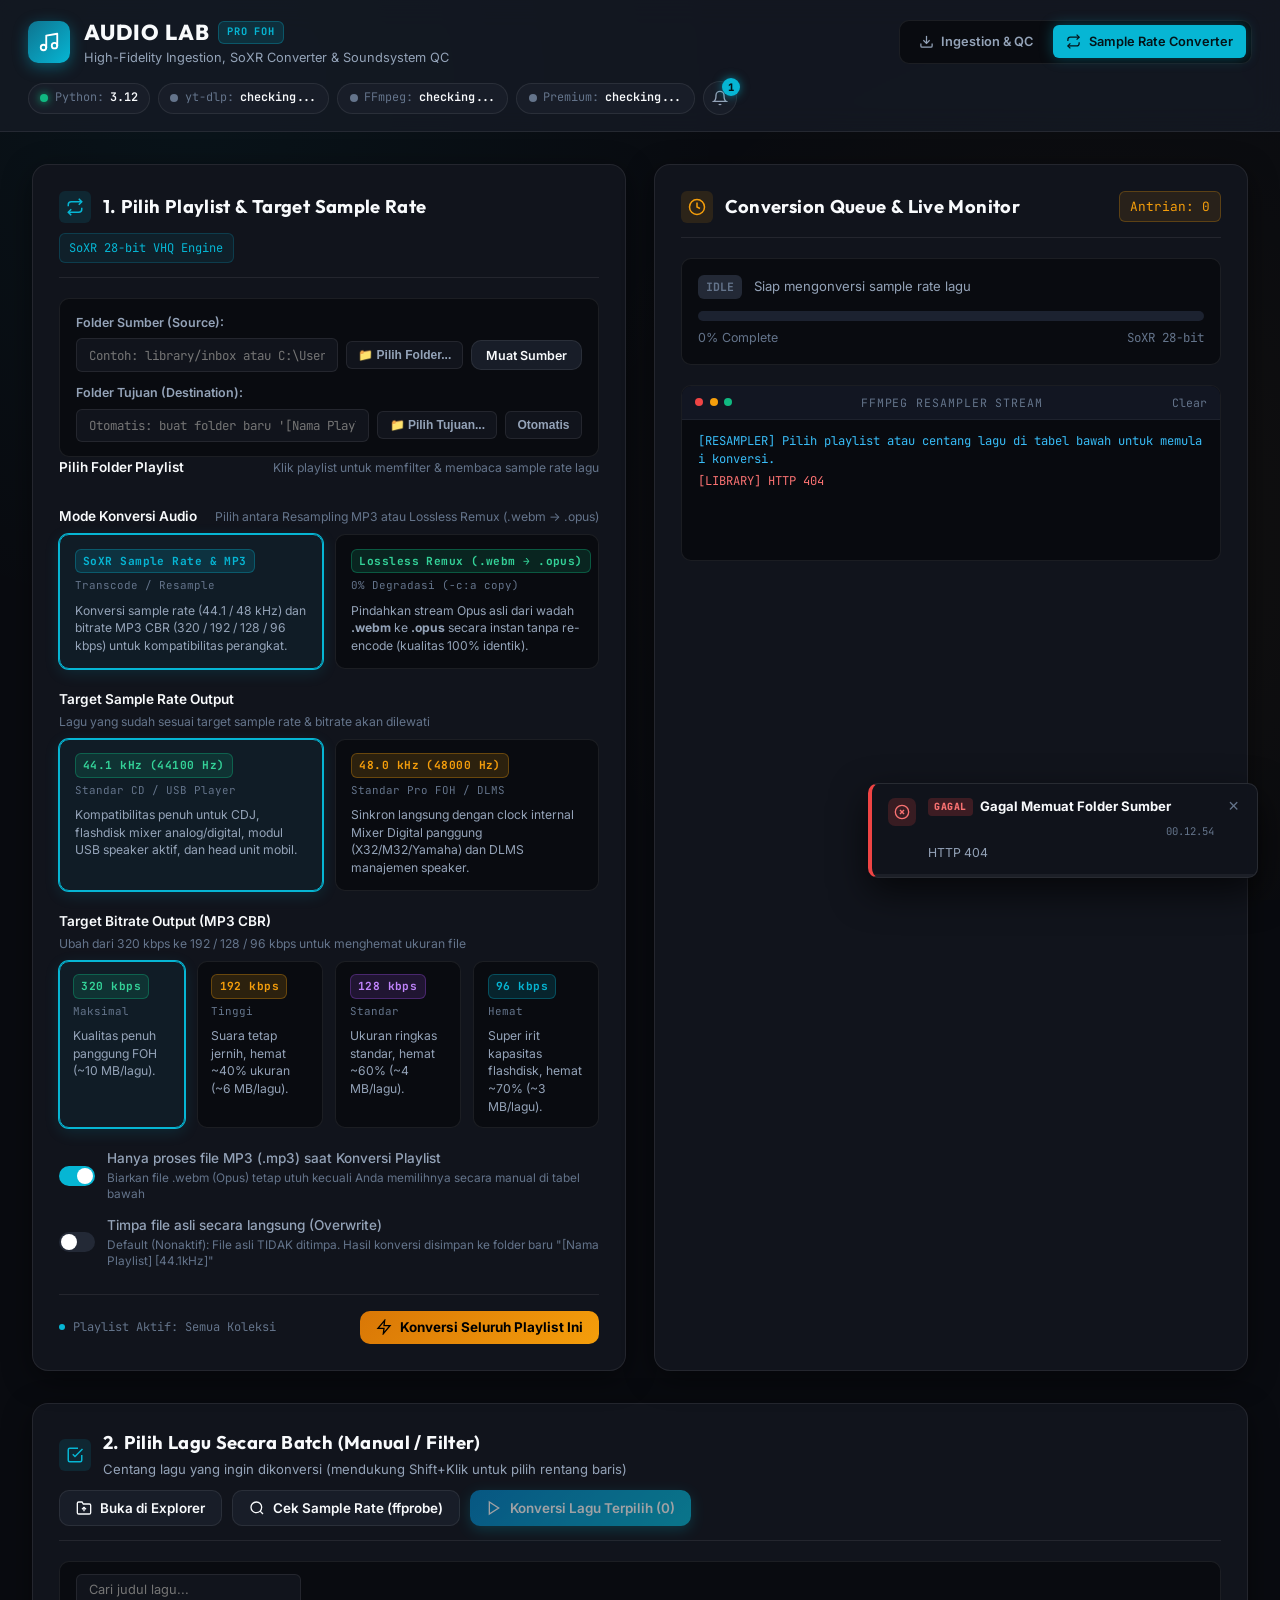
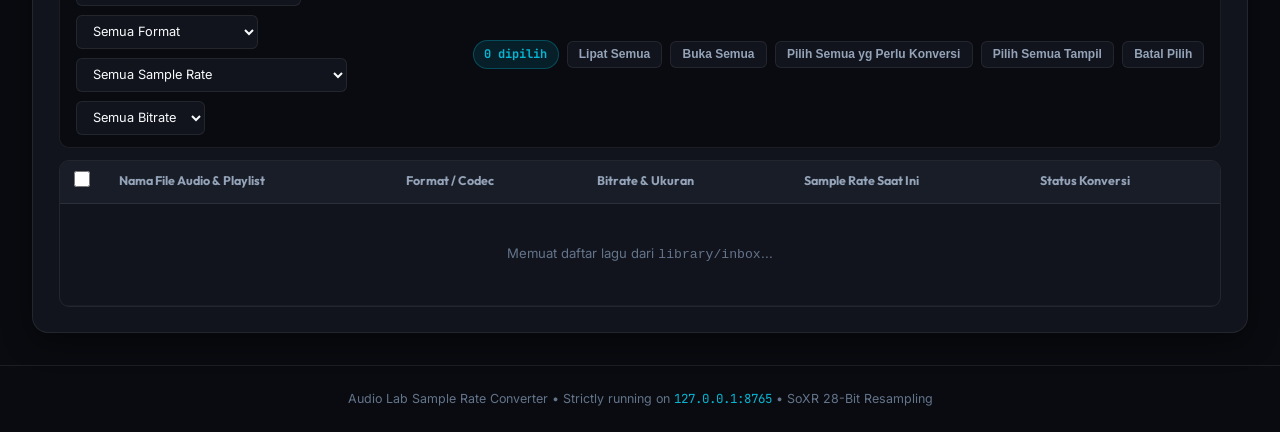
==== commit dc10c3e7: "feat: add lossless Opus remuxing support to audio manager and converter UI" ====
--- a/static/converter.html
+++ b/static/converter.html
@@ -80,8 +80,39 @@
             </div>
           </div>
 
-          <!-- Step 2: Target Sample Rate -->
+          <!-- Step 2: Conversion Mode -->
           <div class="field-group">
+            <div class="field-label">
+              <span>Mode Konversi Audio</span>
+              <span class="label-hint">Pilih antara Resampling MP3 atau Lossless Remux (.webm &rarr; .opus)</span>
+            </div>
+            <div class="format-grid two-cols">
+              <label class="format-card">
+                <input type="radio" name="convertMode" value="resample" checked>
+                <div class="format-card-inner">
+                  <div class="format-badge-row">
+                    <span class="format-badge cyan">SoXR Sample Rate &amp; MP3</span>
+                    <span class="format-sub">Transcode / Resample</span>
+                  </div>
+                  <p class="format-desc">Konversi sample rate (44.1 / 48 kHz) dan bitrate MP3 CBR (320 / 192 / 128 / 96 kbps) untuk kompatibilitas perangkat.</p>
+                </div>
+              </label>
+
+              <label class="format-card">
+                <input type="radio" name="convertMode" value="remux_opus">
+                <div class="format-card-inner">
+                  <div class="format-badge-row">
+                    <span class="format-badge emerald">Lossless Remux (.webm &rarr; .opus)</span>
+                    <span class="format-sub">0% Degradasi (-c:a copy)</span>
+                  </div>
+                  <p class="format-desc">Pindahkan stream Opus asli dari wadah <b>.webm</b> ke <b>.opus</b> secara instan tanpa re-encode (kualitas 100% identik).</p>
+                </div>
+              </label>
+            </div>
+          </div>
+
+          <!-- Step 3: Target Sample Rate -->
+          <div class="field-group" id="resampleRateGroup">
             <div class="field-label">
               <span>Target Sample Rate Output</span>
               <span class="label-hint">Lagu yang sudah sesuai target sample rate &amp; bitrate akan dilewati</span>
@@ -111,8 +142,8 @@
             </div>
           </div>
 
-          <!-- Step 3: Target Bitrate -->
-          <div class="field-group">
+          <!-- Step 4: Target Bitrate -->
+          <div class="field-group" id="resampleBitrateGroup">
             <div class="field-label">
               <span>Target Bitrate Output (MP3 CBR)</span>
               <span class="label-hint">Ubah dari 320 kbps ke 192 / 128 / 96 kbps untuk menghemat ukuran file</span>
@@ -164,9 +195,9 @@
             </div>
           </div>
 
-          <!-- Step 3: Options -->
+          <!-- Step 5: Options -->
           <div class="options-row">
-            <label class="custom-toggle">
+            <label class="custom-toggle" id="onlyMp3ToggleWrap">
               <input type="checkbox" id="optOnlyMp3" checked>
               <span class="toggle-slider"></span>
               <div class="toggle-text-wrap">
@@ -180,7 +211,7 @@
               <span class="toggle-slider"></span>
               <div class="toggle-text-wrap">
                 <span class="toggle-text">Timpa file asli secara langsung (Overwrite)</span>
-                <span class="toggle-hint">Default (Nonaktif): File asli TIDAK ditimpa. Hasil konversi disimpan ke folder baru "[Nama Playlist] [44.1kHz]"</span>
+                <span class="toggle-hint" id="overwriteHintText">Default (Nonaktif): File asli TIDAK ditimpa. Hasil konversi disimpan ke folder baru "[Nama Playlist] [44.1kHz]"</span>
               </div>
             </label>
           </div>
@@ -303,8 +334,9 @@
           >
           <select id="filterFormat" class="toolbar-select" aria-label="Filter Format">
             <option value="ALL">Semua Format</option>
+            <option value=".opus">Hanya Opus (.opus)</option>
+            <option value=".webm">Hanya WebM (.webm)</option>
             <option value=".mp3">Hanya MP3 (.mp3)</option>
-            <option value=".webm">Hanya Opus (.webm)</option>
             <option value=".m4a">Hanya AAC (.m4a)</option>
           </select>
           <select id="filterRate" class="toolbar-select" aria-label="Filter Sample Rate">
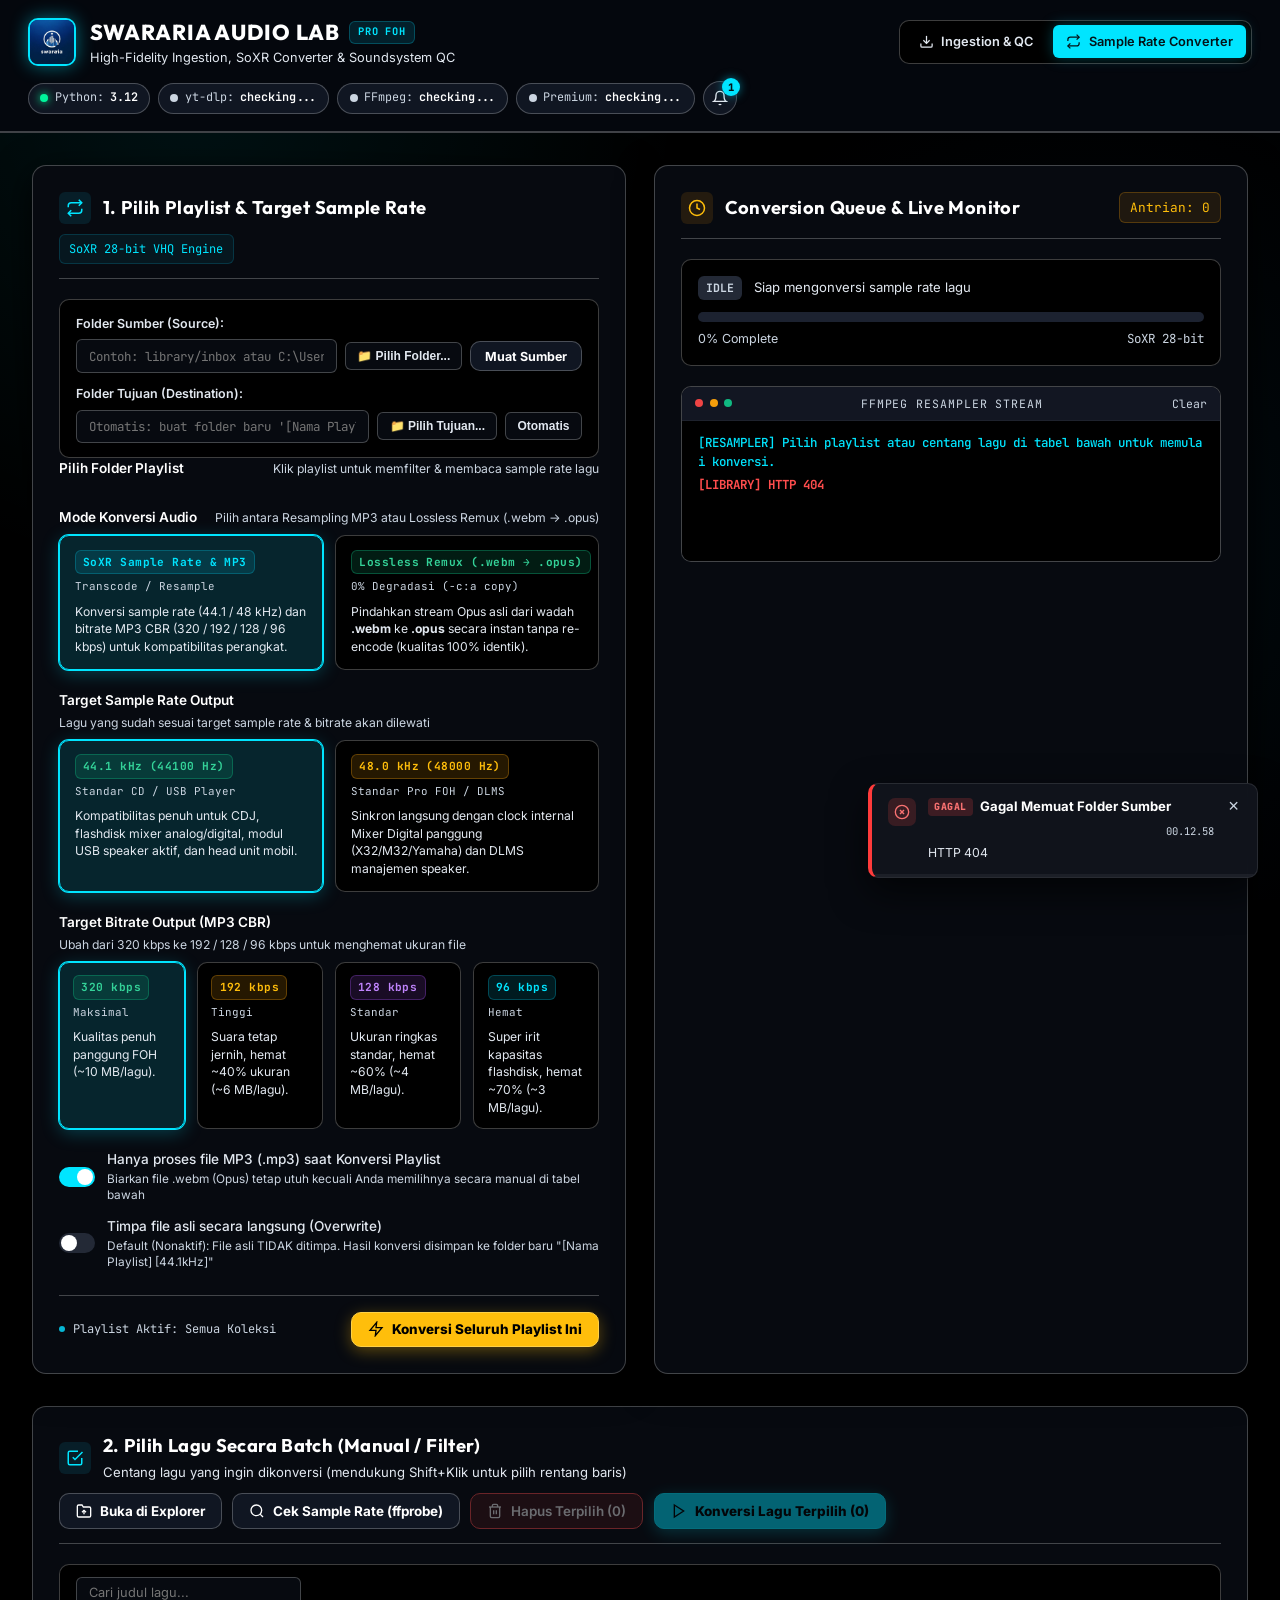
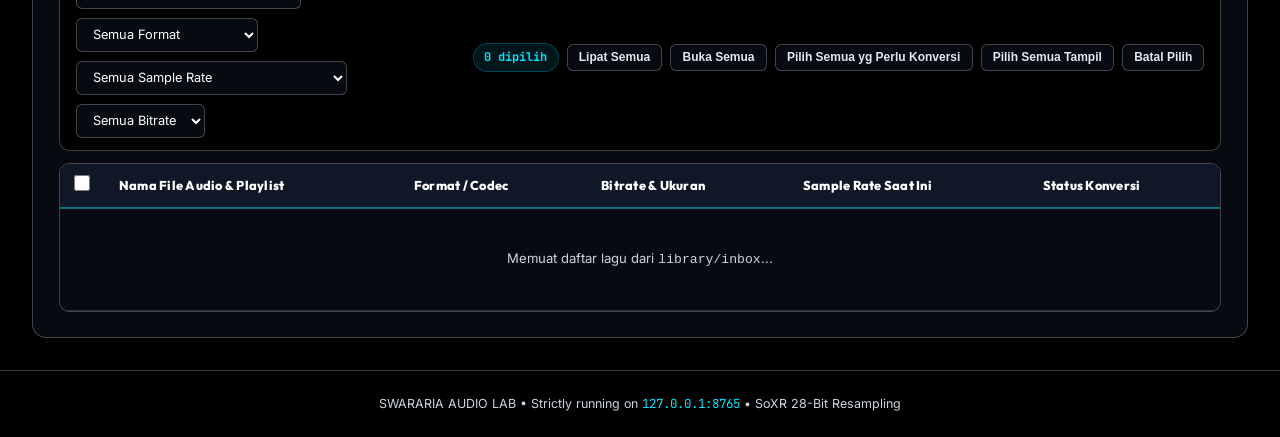
==== commit 54a1d76d: "feat: add delete file and folder support with bulk selection UI and confirmation modal" ====
--- a/static/converter.html
+++ b/static/converter.html
@@ -3,8 +3,9 @@
 <head>
   <meta charset="UTF-8">
   <meta name="viewport" content="width=device-width, initial-scale=1.0">
-  <meta name="description" content="Audio Lab - Sample Rate Converter & Batch Playlist Processor">
-  <title>Audio Lab // Sample Rate &amp; Playlist Converter</title>
+  <meta name="description" content="SWARARIA AUDIO LAB - Sample Rate Converter & Batch Playlist Processor">
+  <title>SWARARIA AUDIO LAB // Sample Rate &amp; Playlist Converter</title>
+  <link rel="icon" type="image/jpeg" href="/static/swararia-logo.jpg">
   <link rel="preconnect" href="https://fonts.googleapis.com">
   <link rel="preconnect" href="https://fonts.gstatic.com" crossorigin>
   <link href="https://fonts.googleapis.com/css2?family=Inter:wght@400;500;600;700&family=JetBrains+Mono:wght@400;500;700&family=Outfit:wght@500;600;700;800&display=swap" rel="stylesheet">
@@ -312,6 +313,15 @@
               <line x1="21" y1="21" x2="16.65" y2="16.65"></line>
             </svg>
             <span>Cek Sample Rate (ffprobe)</span>
+          </button>
+          <button type="button" id="btnDeleteSelected" class="btn-danger" disabled title="Hapus semua lagu yang dicentang secara permanen">
+            <svg viewBox="0 0 24 24" fill="none" stroke="currentColor" stroke-width="2" class="btn-icon">
+              <polyline points="3 6 5 6 21 6"></polyline>
+              <path d="M19 6v14a2 2 0 0 1-2 2H7a2 2 0 0 1-2-2V6m3 0V4a2 2 0 0 1 2-2h4a2 2 0 0 1 2 2v2"></path>
+              <line x1="10" y1="11" x2="10" y2="17"></line>
+              <line x1="14" y1="11" x2="14" y2="17"></line>
+            </svg>
+            <span id="btnDeleteSelectedText">Hapus Terpilih (0)</span>
           </button>
           <button type="button" id="btnConvertSelected" class="btn-primary" disabled>
             <svg viewBox="0 0 24 24" fill="none" stroke="currentColor" stroke-width="2" class="btn-icon">
@@ -390,7 +400,7 @@
   </main>
 
   <footer class="app-footer">
-    <p>Audio Lab Sample Rate Converter &bull; Strictly running on <code>127.0.0.1:8765</code> &bull; SoXR 28-Bit Resampling</p>
+    <p>SWARARIA AUDIO LAB &bull; Strictly running on <code>127.0.0.1:8765</code> &bull; SoXR 28-Bit Resampling</p>
   </footer>
 
   <!-- Interactive Folder Browser Modal -->
--- a/static/style.css
+++ b/static/style.css
@@ -1,42 +1,44 @@
 /* ==========================================================================
-   AUDIO LAB // PRO AUDIO DAW THEME (CSS)
+   SWARARIA AUDIO LAB // DARK HIGH CONTRAST STUDIO & FOH THEME (CSS)
    Engineered for Audio Professionals & Developers
    ========================================================================== */
 
 :root {
-  --bg-core: #090b10;
-  --bg-surface: #11141c;
-  --bg-surface-elevated: #181d28;
-  --bg-surface-glass: rgba(22, 27, 38, 0.75);
-  --border-subtle: rgba(255, 255, 255, 0.08);
-  --border-focus: #06b6d4;
-
-  --accent-cyan: #06b6d4;
-  --accent-cyan-glow: rgba(6, 182, 212, 0.25);
-  --accent-amber: #f59e0b;
-  --accent-amber-glow: rgba(245, 158, 11, 0.25);
-  --accent-green: #10b981;
-  --accent-emerald: #34d399;
-  --accent-green-glow: rgba(16, 185, 129, 0.2);
-  --accent-red: #ef4444;
-  --accent-red-glow: rgba(239, 68, 68, 0.25);
-
-  --text-primary: #f8fafc;
-  --text-secondary: #94a3b8;
-  --text-muted: #64748b;
+  --bg-core: #000000;
+  --bg-surface: #070a10;
+  --bg-surface-elevated: #101622;
+  --bg-surface-glass: rgba(5, 8, 14, 0.96);
+  --border-subtle: rgba(255, 255, 255, 0.24);
+  --border-strong: rgba(255, 255, 255, 0.42);
+  --border-focus: #00e5ff;
+
+  --accent-cyan: #00e5ff;
+  --accent-cyan-glow: rgba(0, 229, 255, 0.35);
+  --accent-amber: #ffbe0b;
+  --accent-amber-glow: rgba(255, 190, 11, 0.35);
+  --accent-green: #00f59b;
+  --accent-emerald: #00f59b;
+  --accent-green-glow: rgba(0, 245, 155, 0.3);
+  --accent-red: #ff3b3b;
+  --accent-red-glow: rgba(255, 59, 59, 0.35);
+  --accent-purple: #e879f9;
+
+  --text-primary: #ffffff;
+  --text-secondary: #e2e8f0;
+  --text-muted: #cbd5e1;
   --font-sans: 'Inter', -apple-system, BlinkMacSystemFont, sans-serif;
   --font-heading: 'Outfit', sans-serif;
   --font-mono: 'JetBrains Mono', monospace;
 
   --radius-sm: 6px;
   --radius-md: 10px;
-  --radius-lg: 16px;
+  --radius-lg: 14px;
   --radius-full: 9999px;
 
-  --shadow-card: 0 8px 30px rgba(0, 0, 0, 0.45);
-  --shadow-glow: 0 0 20px var(--accent-cyan-glow);
-  --transition-fast: 0.15s ease;
-  --transition-normal: 0.25s cubic-bezier(0.16, 1, 0.3, 1);
+  --shadow-card: 0 10px 36px rgba(0, 0, 0, 0.85);
+  --shadow-glow: 0 0 22px var(--accent-cyan-glow);
+  --transition-fast: 0.14s ease;
+  --transition-normal: 0.22s cubic-bezier(0.16, 1, 0.3, 1);
 }
 
 /* Base Reset & Typography */
@@ -55,8 +57,8 @@
   display: flex;
   flex-direction: column;
   background-image:
-    radial-gradient(circle at 15% 10%, rgba(6, 182, 212, 0.05) 0%, transparent 40%),
-    radial-gradient(circle at 85% 60%, rgba(245, 158, 11, 0.04) 0%, transparent 45%);
+    radial-gradient(circle at 15% 10%, rgba(0, 229, 255, 0.08) 0%, transparent 38%),
+    radial-gradient(circle at 85% 60%, rgba(2, 132, 199, 0.08) 0%, transparent 42%);
   background-attachment: fixed;
 }
 
@@ -71,7 +73,7 @@
   background-color: var(--bg-surface-glass);
   backdrop-filter: blur(14px);
   -webkit-backdrop-filter: blur(14px);
-  border-bottom: 1px solid var(--border-subtle);
+  border-bottom: 2px solid var(--border-subtle);
   position: sticky;
   top: 0;
   z-index: 50;
@@ -85,16 +87,25 @@
 }
 
 .brand-icon {
-  width: 42px;
-  height: 42px;
+  width: 48px;
+  height: 48px;
   flex-shrink: 0;
   border-radius: var(--radius-md);
-  background: linear-gradient(135deg, #0e7490, #06b6d4);
+  background: #002b6b;
+  border: 2px solid var(--accent-cyan);
   display: flex;
   align-items: center;
   justify-content: center;
   color: #fff;
-  box-shadow: 0 4px 15px rgba(6, 182, 212, 0.4);
+  overflow: hidden;
+  box-shadow: 0 0 18px rgba(0, 229, 255, 0.45);
+}
+
+.brand-logo-img {
+  width: 100%;
+  height: 100%;
+  object-fit: cover;
+  display: block;
 }
 
 .brand-icon svg {
@@ -212,7 +223,7 @@
 /* Cards & Panels */
 .console-card {
   background: var(--bg-surface);
-  border: 1px solid var(--border-subtle);
+  border: 1.5px solid var(--border-subtle);
   border-radius: var(--radius-lg);
   padding: 1.6rem;
   box-shadow: var(--shadow-card);
@@ -220,7 +231,7 @@
 }
 
 .console-card:hover {
-  border-color: rgba(255, 255, 255, 0.14);
+  border-color: var(--border-strong);
 }
 
 .panel-header {
@@ -231,7 +242,7 @@
   gap: 0.65rem 1rem;
   margin-bottom: 1.25rem;
   padding-bottom: 0.9rem;
-  border-bottom: 1px solid var(--border-subtle);
+  border-bottom: 1.5px solid var(--border-subtle);
 }
 
 .panel-title-wrap {
@@ -377,7 +388,7 @@
 
 .format-card-inner {
   background: var(--bg-core);
-  border: 1px solid var(--border-subtle);
+  border: 1.5px solid var(--border-subtle);
   border-radius: var(--radius-md);
   padding: 0.85rem 0.95rem;
   transition: all var(--transition-fast);
@@ -387,32 +398,32 @@
 }
 
 .format-card:hover .format-card-inner {
-  border-color: rgba(255, 255, 255, 0.18);
+  border-color: var(--border-strong);
   transform: translateY(-1px);
 }
 
 .format-card input:checked + .format-card-inner {
   border-color: var(--accent-cyan);
-  background: rgba(6, 182, 212, 0.05);
-  box-shadow: 0 0 0 1px var(--accent-cyan), 0 4px 15px rgba(6, 182, 212, 0.15);
+  background: rgba(0, 229, 255, 0.12);
+  box-shadow: 0 0 0 1px var(--accent-cyan), 0 4px 18px rgba(0, 229, 255, 0.25);
 }
 
 .format-card input[value="opus"]:checked + .format-card-inner {
-  border-color: #10b981;
-  background: rgba(16, 185, 129, 0.06);
-  box-shadow: 0 0 0 1px #10b981, 0 4px 15px rgba(16, 185, 129, 0.2);
+  border-color: var(--accent-green);
+  background: rgba(0, 245, 155, 0.12);
+  box-shadow: 0 0 0 1px var(--accent-green), 0 4px 18px rgba(0, 245, 155, 0.28);
 }
 
 .format-card input[value="native"]:checked + .format-card-inner {
   border-color: var(--accent-cyan);
-  background: rgba(6, 182, 212, 0.06);
-  box-shadow: 0 0 0 1px var(--accent-cyan), 0 4px 15px rgba(6, 182, 212, 0.2);
+  background: rgba(0, 229, 255, 0.12);
+  box-shadow: 0 0 0 1px var(--accent-cyan), 0 4px 18px rgba(0, 229, 255, 0.28);
 }
 
 .format-card input[value="mp3_320k"]:checked + .format-card-inner {
   border-color: var(--accent-amber);
-  background: rgba(245, 158, 11, 0.05);
-  box-shadow: 0 0 0 1px var(--accent-amber), 0 4px 15px rgba(245, 158, 11, 0.15);
+  background: rgba(255, 190, 11, 0.12);
+  box-shadow: 0 0 0 1px var(--accent-amber), 0 4px 18px rgba(255, 190, 11, 0.25);
 }
 
 .format-badge-row {
@@ -566,7 +577,7 @@
   background-color: var(--accent-cyan);
 }
 
-.btn-primary, .btn-secondary, .btn-accent {
+.btn-primary, .btn-secondary, .btn-accent, .btn-danger {
   display: inline-flex;
   align-items: center;
   gap: 0.5rem;
@@ -581,57 +592,87 @@
   transition: all var(--transition-fast);
 }
 
-.btn-primary {
-  background: linear-gradient(135deg, #0284c7, #06b6d4);
-  color: #fff;
-  box-shadow: 0 4px 14px rgba(6, 182, 212, 0.35);
-}
-
-.btn-primary:hover {
-  filter: brightness(1.1);
+.btn-danger {
+  background: rgba(255, 59, 59, 0.22);
+  border: 1.5px solid #ff4d4d;
+  color: #ffffff;
+}
+
+.btn-danger:hover:not(:disabled) {
+  background: #ff2e2e;
+  border-color: #ffffff;
+  color: #ffffff;
+  box-shadow: 0 4px 16px rgba(255, 46, 46, 0.5);
   transform: translateY(-1px);
 }
 
-.btn-primary:disabled {
-  opacity: 0.6;
+.btn-danger:disabled {
+  opacity: 0.4;
   cursor: not-allowed;
   transform: none;
 }
 
+.btn-primary {
+  background: #00d0eb;
+  color: #000000;
+  font-weight: 800;
+  border: 1.5px solid #00e5ff;
+  box-shadow: 0 4px 16px rgba(0, 229, 255, 0.4);
+}
+
+.btn-primary:hover:not(:disabled) {
+  background: #33ecff;
+  border-color: #ffffff;
+  transform: translateY(-1px);
+}
+
+.btn-primary:disabled {
+  opacity: 0.45;
+  cursor: not-allowed;
+  transform: none;
+}
+
 .btn-primary.running {
   animation: pulse-border 1.5s infinite;
 }
 
 @keyframes pulse-border {
-  0% { box-shadow: 0 0 0 0 rgba(6, 182, 212, 0.6); }
-  70% { box-shadow: 0 0 0 10px rgba(6, 182, 212, 0); }
-  100% { box-shadow: 0 0 0 0 rgba(6, 182, 212, 0); }
+  0% { box-shadow: 0 0 0 0 rgba(0, 229, 255, 0.7); }
+  70% { box-shadow: 0 0 0 10px rgba(0, 229, 255, 0); }
+  100% { box-shadow: 0 0 0 0 rgba(0, 229, 255, 0); }
 }
 
 .btn-secondary {
   background: var(--bg-surface-elevated);
-  border: 1px solid var(--border-subtle);
+  border: 1.5px solid var(--border-subtle);
   color: var(--text-primary);
-}
-
-.btn-secondary:hover {
-  background: #232a39;
+  font-weight: 700;
+}
+
+.btn-secondary:hover:not(:disabled) {
+  background: #1a2436;
+  border-color: var(--accent-cyan);
+  color: #ffffff;
 }
 
 .btn-accent {
-  background: linear-gradient(135deg, #d97706, #f59e0b);
-  color: #000;
-  font-weight: 700;
-}
-
-.btn-accent:hover {
-  filter: brightness(1.1);
+  background: #ffbe0b;
+  color: #000000;
+  border: 1.5px solid #ffd147;
+  font-weight: 800;
+  box-shadow: 0 4px 16px rgba(255, 190, 11, 0.35);
+}
+
+.btn-accent:hover:not(:disabled) {
+  background: #ffd043;
+  border-color: #ffffff;
 }
 
 .btn-icon,
 .btn-primary svg,
 .btn-secondary svg,
 .btn-accent svg,
+.btn-danger svg,
 .btn-chip svg {
   width: 16px;
   height: 16px;
@@ -784,18 +825,19 @@
   height: 140px;
   overflow-y: auto;
   font-family: var(--font-mono);
-  font-size: 0.76rem;
-  line-height: 1.5;
-  color: #94a3b8;
+  font-size: 0.78rem;
+  line-height: 1.55;
+  color: #f1f5f9;
+  background: #000000;
 }
 
 .log-line {
   margin-bottom: 0.25rem;
   word-break: break-all;
 }
-.log-line.info { color: #38bdf8; }
-.log-line.warn { color: #fbbf24; }
-.log-line.error { color: #f87171; }
+.log-line.info { color: #00e5ff; font-weight: 500; }
+.log-line.warn { color: #ffbe0b; font-weight: 600; }
+.log-line.error { color: #ff4d4d; font-weight: 700; }
 
 /* Library & QC Table */
 .library-actions {
@@ -900,39 +942,40 @@
 }
 
 .qc-table th {
-  background: var(--bg-surface-elevated);
-  padding: 0.65rem 0.9rem;
+  background: #101726;
+  padding: 0.7rem 0.9rem;
   font-family: var(--font-heading);
-  font-size: 0.78rem;
-  font-weight: 700;
-  color: var(--text-secondary);
-  border-bottom: 1px solid var(--border-subtle);
+  font-size: 0.8rem;
+  font-weight: 800;
+  color: #ffffff;
+  border-bottom: 2px solid rgba(0, 229, 255, 0.45);
   white-space: nowrap;
+  letter-spacing: 0.02em;
 }
 
 .qc-table td {
-  padding: 0.52rem 0.9rem;
-  border-bottom: 1px solid rgba(255, 255, 255, 0.04);
+  padding: 0.56rem 0.9rem;
+  border-bottom: 1px solid rgba(255, 255, 255, 0.16);
   color: var(--text-primary);
   vertical-align: middle;
 }
 
 .qc-table tr:hover td {
-  background-color: rgba(255, 255, 255, 0.025);
+  background-color: rgba(0, 229, 255, 0.08);
 }
 
 /* Collapsible Playlist Group Header Rows */
 .qc-table tr.group-header-row td {
-  background: linear-gradient(90deg, rgba(22, 28, 42, 0.96), rgba(17, 20, 28, 0.96));
-  border-top: 1px solid rgba(255, 255, 255, 0.08);
-  border-bottom: 1px solid rgba(6, 182, 212, 0.22);
-  padding: 0.5rem 0.9rem;
+  background: #0b1528;
+  border-top: 1.5px solid rgba(0, 229, 255, 0.4);
+  border-bottom: 1.5px solid rgba(0, 229, 255, 0.4);
+  padding: 0.55rem 0.9rem;
   cursor: pointer;
   user-select: none;
 }
 
 .qc-table tr.group-header-row:hover td {
-  background: linear-gradient(90deg, rgba(28, 36, 54, 0.98), rgba(20, 26, 38, 0.98));
+  background: #11203d;
 }
 
 .group-header-bar {
@@ -1073,47 +1116,49 @@
 
 /* Status Badges */
 .badge-safe {
-  background: rgba(16, 185, 129, 0.15);
-  color: #34d399;
-  border: 1px solid rgba(16, 185, 129, 0.3);
+  background: rgba(0, 245, 155, 0.2);
+  color: #00ffaa;
+  border: 1.5px solid #00f59b;
   padding: 0.25rem 0.6rem;
   border-radius: var(--radius-sm);
   font-size: 0.74rem;
-  font-weight: 700;
+  font-weight: 800;
   font-family: var(--font-mono);
   display: inline-block;
 }
 
 .badge-warning {
-  background: rgba(245, 158, 11, 0.15);
-  color: #fbbf24;
-  border: 1px solid rgba(245, 158, 11, 0.3);
+  background: rgba(255, 190, 11, 0.22);
+  color: #ffd043;
+  border: 1.5px solid #ffbe0b;
   padding: 0.25rem 0.6rem;
   border-radius: var(--radius-sm);
   font-size: 0.74rem;
-  font-weight: 700;
+  font-weight: 800;
   font-family: var(--font-mono);
   display: inline-block;
 }
 
 .badge-danger {
-  background: rgba(239, 68, 68, 0.15);
-  color: #f87171;
-  border: 1px solid rgba(239, 68, 68, 0.3);
+  background: rgba(255, 59, 59, 0.24);
+  color: #ff6b6b;
+  border: 1.5px solid #ff3b3b;
   padding: 0.25rem 0.6rem;
   border-radius: var(--radius-sm);
   font-size: 0.74rem;
-  font-weight: 700;
+  font-weight: 800;
   font-family: var(--font-mono);
   display: inline-block;
 }
 
 .badge-untested {
-  background: rgba(148, 163, 184, 0.1);
-  color: #94a3b8;
+  background: rgba(255, 255, 255, 0.1);
+  color: #e2e8f0;
+  border: 1px solid rgba(255, 255, 255, 0.28);
   padding: 0.25rem 0.6rem;
   border-radius: var(--radius-sm);
   font-size: 0.74rem;
+  font-weight: 600;
   font-family: var(--font-mono);
   display: inline-block;
 }
@@ -2049,25 +2094,32 @@
   color: var(--accent-cyan);
 }
 
+.btn-group-action.btn-group-danger:hover {
+  background: rgba(239, 68, 68, 0.16);
+  border-color: rgba(239, 68, 68, 0.45);
+  color: #f87171;
+}
+
 .btn-group-action .icon-svg {
   width: 13px;
   height: 13px;
 }
 
-/* File Name Row Quick Action (Pencil) */
-.btn-file-rename {
+/* File Name Row Quick Actions (Pencil Rename & Trash Delete) */
+.btn-file-rename,
+.btn-file-delete {
   display: inline-flex;
   align-items: center;
   justify-content: center;
-  background: transparent;
-  border: none;
-  color: var(--text-muted);
+  background: rgba(255, 255, 255, 0.06);
+  border: 1px solid rgba(255, 255, 255, 0.18);
+  color: var(--text-secondary);
   cursor: pointer;
-  padding: 0.15rem 0.25rem;
+  padding: 0.18rem 0.28rem;
   border-radius: 4px;
-  opacity: 0.45;
+  opacity: 0.82;
   transition: all var(--transition-fast);
-  margin-left: 0.25rem;
+  margin-left: 0.22rem;
   flex-shrink: 0;
 }
 
@@ -2076,13 +2128,101 @@
 .btn-file-rename:focus,
 .btn-file-rename:hover {
   opacity: 1;
-  color: var(--accent-cyan);
-  background: rgba(6, 182, 212, 0.12);
-}
-
-.btn-file-rename .icon-svg {
+  color: #000000;
+  background: var(--accent-cyan);
+  border-color: #ffffff;
+}
+
+.file-name-inline:hover .btn-file-delete,
+.file-name-wrapper:hover .btn-file-delete,
+.btn-file-delete:focus,
+.btn-file-delete:hover {
+  opacity: 1;
+  color: #ffffff;
+  background: #ff2e2e;
+  border-color: #ffffff;
+}
+
+.btn-file-rename .icon-svg,
+.btn-file-delete .icon-svg {
   width: 13px;
   height: 13px;
 }
 
-
+/* Shared Table Checkbox & Row Selection Styles */
+.converter-table tbody tr {
+  cursor: pointer;
+  user-select: none;
+}
+
+.converter-table tbody tr.row-selected td {
+  background: rgba(0, 229, 255, 0.2) !important;
+}
+
+.col-check {
+  width: 42px;
+  text-align: center !important;
+}
+
+.col-check input[type="checkbox"] {
+  width: 16px;
+  height: 16px;
+  accent-color: var(--accent-cyan);
+  cursor: pointer;
+}
+
+/* Delete Confirmation Modal Styles */
+.modal-card.modal-delete-card {
+  max-width: 520px;
+  border-color: rgba(239, 68, 68, 0.35);
+}
+
+.delete-warning-banner {
+  font-size: 0.8rem;
+  line-height: 1.45;
+  color: #fca5a5;
+  background: rgba(239, 68, 68, 0.1);
+  border: 1px solid rgba(239, 68, 68, 0.28);
+  border-radius: var(--radius-sm);
+  padding: 0.65rem 0.85rem;
+}
+
+.delete-target-list {
+  display: flex;
+  flex-direction: column;
+  gap: 0.35rem;
+  max-height: 210px;
+  overflow-y: auto;
+  background: var(--bg-core);
+  border: 1px solid var(--border-subtle);
+  border-radius: var(--radius-sm);
+  padding: 0.55rem 0.7rem;
+}
+
+.delete-target-item {
+  display: flex;
+  align-items: center;
+  gap: 0.5rem;
+  padding: 0.28rem 0.4rem;
+  border-radius: 4px;
+  background: rgba(255, 255, 255, 0.02);
+}
+
+.delete-target-idx {
+  font-family: var(--font-mono);
+  font-size: 0.68rem;
+  color: var(--text-muted);
+  background: rgba(255, 255, 255, 0.05);
+  border-radius: 4px;
+  padding: 0.05rem 0.35rem;
+  flex-shrink: 0;
+}
+
+.delete-target-code {
+  font-family: var(--font-mono);
+  font-size: 0.76rem;
+  color: var(--text-primary);
+  word-break: break-all;
+}
+
+
--- a/static/converter.css
+++ b/static/converter.css
@@ -19,7 +19,7 @@
   gap: 0.45rem;
   padding: 0.75rem 0.9rem;
   background: var(--bg-core);
-  border: 1px solid var(--border-subtle);
+  border: 1.5px solid var(--border-subtle);
   border-radius: var(--radius-md);
   color: var(--text-primary);
   text-align: left;
@@ -28,14 +28,14 @@
 }
 
 .playlist-card:hover {
-  border-color: rgba(6, 182, 212, 0.45);
-  background: rgba(6, 182, 212, 0.05);
+  border-color: var(--accent-cyan);
+  background: rgba(0, 229, 255, 0.1);
 }
 
 .playlist-card.active {
   border-color: var(--accent-cyan);
-  background: rgba(6, 182, 212, 0.12);
-  box-shadow: 0 0 0 1px rgba(6, 182, 212, 0.35);
+  background: rgba(0, 229, 255, 0.18);
+  box-shadow: 0 0 0 1.5px var(--accent-cyan), 0 4px 16px rgba(0, 229, 255, 0.25);
 }
 
 .playlist-card-top {
@@ -104,7 +104,7 @@
 }
 
 .converter-table tbody tr.row-selected {
-  background: rgba(6, 182, 212, 0.1) !important;
+  background: rgba(0, 229, 255, 0.2) !important;
 }
 
 .col-check {
@@ -122,19 +122,21 @@
 .rate-tag {
   font-family: var(--font-mono);
   font-size: 0.75rem;
-  font-weight: 600;
-  padding: 0.18rem 0.48rem;
+  font-weight: 700;
+  padding: 0.18rem 0.5rem;
   border-radius: 4px;
 }
 
 .rate-tag.match {
-  color: var(--accent-emerald);
-  background: rgba(16, 185, 129, 0.12);
+  color: #00ffaa;
+  background: rgba(0, 245, 155, 0.18);
+  border: 1px solid rgba(0, 245, 155, 0.45);
 }
 
 .rate-tag.diff {
-  color: var(--accent-amber);
-  background: rgba(245, 158, 11, 0.14);
+  color: #ffd043;
+  background: rgba(255, 190, 11, 0.2);
+  border: 1px solid rgba(255, 190, 11, 0.45);
 }
 
 /* Source & Destination Folder I/O Box */
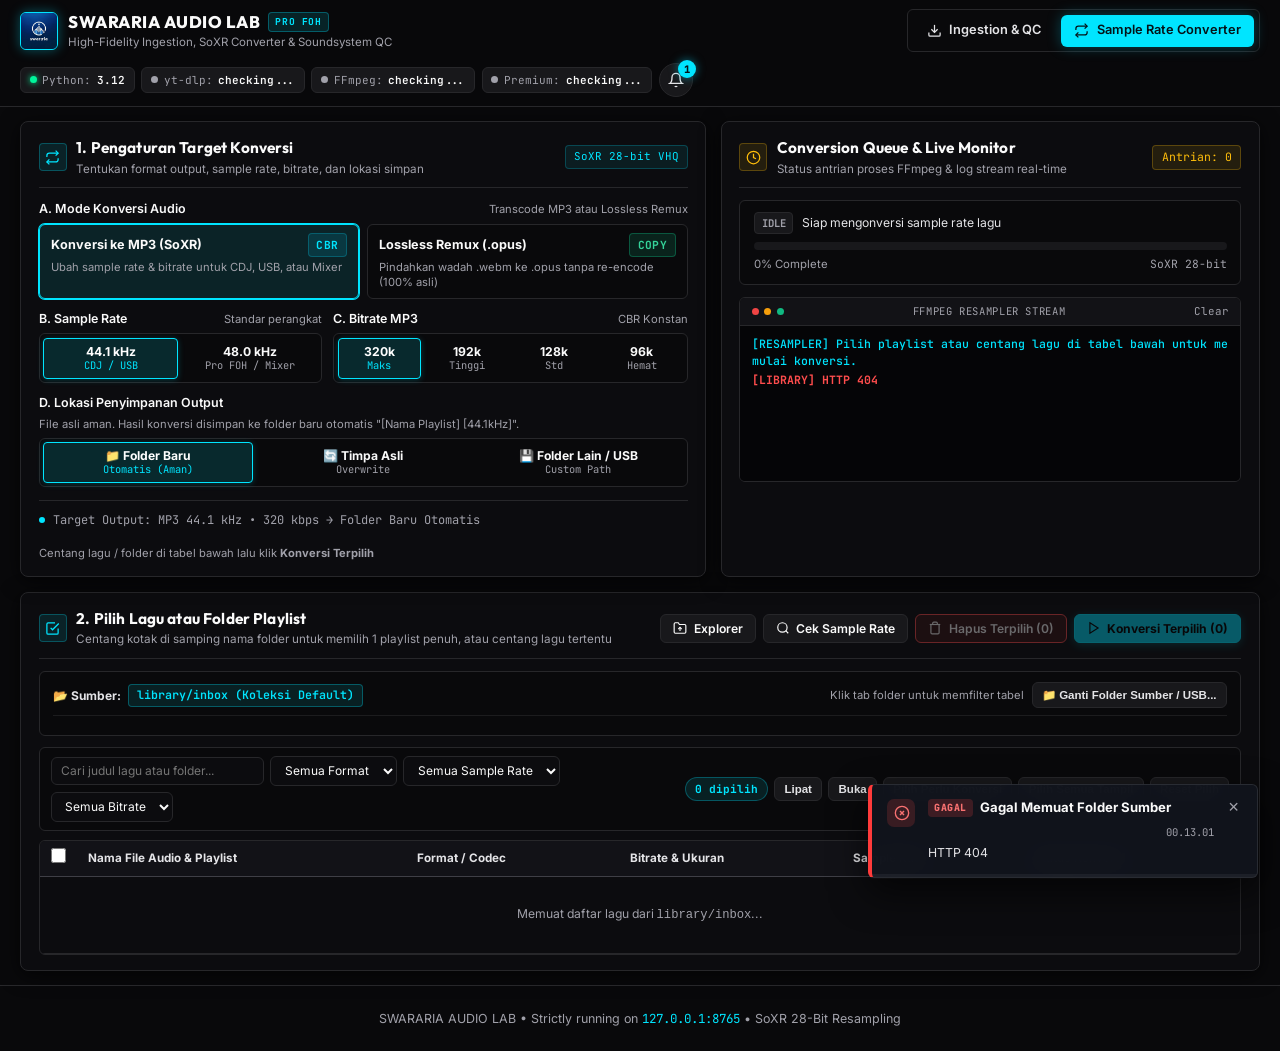
==== commit d5ebfaac: "refactor: update converter UI with compact shadcn-style components and layout" ====
--- a/static/converter.html
+++ b/static/converter.html
@@ -17,9 +17,9 @@
   <header class="app-header" id="appHeader" data-page="converter"></header>
 
   <main class="app-container">
-    <!-- Top Grid: Playlist & Conversion Config + Live Monitor -->
+    <!-- Top Grid: Compact Conversion Settings + Live Monitor -->
     <div class="dashboard-grid">
-      <!-- Left Panel: Playlist Selector & Sample Rate Target -->
+      <!-- Left Panel: Compact Shadcn-style Conversion Config -->
       <section class="console-card ingestion-panel" aria-labelledby="convConfigHeading">
         <div class="panel-header">
           <div class="panel-title-wrap">
@@ -31,204 +31,170 @@
                 <path d="M21 13v2a4 4 0 0 1-4 4H3"></path>
               </svg>
             </span>
-            <h2 id="convConfigHeading">1. Pilih Playlist &amp; Target Sample Rate</h2>
-          </div>
-          <span class="panel-badge">SoXR 28-bit VHQ Engine</span>
-        </div>
-
-        <div class="ingest-form">
-          <!-- Step 0: Source & Destination Folder Selection -->
-          <div class="folder-io-box">
-            <div class="folder-io-row">
-              <label for="sourceDirInput" class="folder-io-label">Folder Sumber (Source):</label>
-              <div class="folder-io-controls">
-                <input
-                  type="text"
-                  id="sourceDirInput"
-                  class="toolbar-input folder-path-input"
-                  placeholder="Contoh: library/inbox atau C:\Users\tsimp\Music atau /mnt/d/Lagu"
-                  aria-label="Folder Sumber Audio"
-                >
-                <button type="button" id="btnBrowseSource" class="btn-chip">📁 Pilih Folder...</button>
-                <button type="button" id="btnLoadSource" class="btn-secondary btn-sm">Muat Sumber</button>
-              </div>
-            </div>
-
-            <div class="folder-io-row">
-              <label for="destDirInput" class="folder-io-label">Folder Tujuan (Destination):</label>
+            <div>
+              <h2 id="convConfigHeading">1. Pengaturan Target Konversi</h2>
+              <p class="panel-sub">Tentukan format output, sample rate, bitrate, dan lokasi simpan</p>
+            </div>
+          </div>
+          <span class="panel-badge">SoXR 28-bit VHQ</span>
+        </div>
+
+        <div class="ingest-form compact-settings-stack">
+          <!-- Step A: Conversion Mode (Shadcn Segmented Control) -->
+          <div class="field-group compact-field">
+            <div class="field-label">
+              <span>A. Mode Konversi Audio</span>
+              <span class="label-hint">Transcode MP3 atau Lossless Remux</span>
+            </div>
+            <div class="seg-grid two-cols">
+              <label class="seg-option">
+                <input type="radio" name="convertMode" value="resample" checked>
+                <div class="seg-option-body">
+                  <div class="seg-option-top">
+                    <span class="seg-option-title">Konversi ke MP3 (SoXR)</span>
+                    <span class="format-badge cyan">CBR</span>
+                  </div>
+                  <span class="seg-option-desc">Ubah sample rate &amp; bitrate untuk CDJ, USB, atau Mixer</span>
+                </div>
+              </label>
+
+              <label class="seg-option">
+                <input type="radio" name="convertMode" value="remux_opus">
+                <div class="seg-option-body">
+                  <div class="seg-option-top">
+                    <span class="seg-option-title">Lossless Remux (.opus)</span>
+                    <span class="format-badge emerald">COPY</span>
+                  </div>
+                  <span class="seg-option-desc">Pindahkan wadah .webm ke .opus tanpa re-encode (100% asli)</span>
+                </div>
+              </label>
+            </div>
+          </div>
+
+          <!-- Step B & C Side-by-Side: Sample Rate + Bitrate -->
+          <div class="settings-split-row" id="resampleParamsRow">
+            <!-- Step B: Target Sample Rate -->
+            <div class="field-group compact-field" id="resampleRateGroup">
+              <div class="field-label">
+                <span>B. Sample Rate</span>
+                <span class="label-hint">Standar perangkat</span>
+              </div>
+              <div class="seg-pills two-cols">
+                <label class="seg-pill">
+                  <input type="radio" name="targetRate" value="44100" checked>
+                  <span class="seg-pill-inner">
+                    <strong>44.1 kHz</strong>
+                    <small>CDJ / USB</small>
+                  </span>
+                </label>
+                <label class="seg-pill">
+                  <input type="radio" name="targetRate" value="48000">
+                  <span class="seg-pill-inner">
+                    <strong>48.0 kHz</strong>
+                    <small>Pro FOH / Mixer</small>
+                  </span>
+                </label>
+              </div>
+            </div>
+
+            <!-- Step C: Target Bitrate -->
+            <div class="field-group compact-field" id="resampleBitrateGroup">
+              <div class="field-label">
+                <span>C. Bitrate MP3</span>
+                <span class="label-hint">CBR Konstan</span>
+              </div>
+              <div class="seg-pills four-cols">
+                <label class="seg-pill">
+                  <input type="radio" name="targetBitrate" value="320" checked>
+                  <span class="seg-pill-inner">
+                    <strong>320k</strong>
+                    <small>Maks</small>
+                  </span>
+                </label>
+                <label class="seg-pill">
+                  <input type="radio" name="targetBitrate" value="192">
+                  <span class="seg-pill-inner">
+                    <strong>192k</strong>
+                    <small>Tinggi</small>
+                  </span>
+                </label>
+                <label class="seg-pill">
+                  <input type="radio" name="targetBitrate" value="128">
+                  <span class="seg-pill-inner">
+                    <strong>128k</strong>
+                    <small>Std</small>
+                  </span>
+                </label>
+                <label class="seg-pill">
+                  <input type="radio" name="targetBitrate" value="96">
+                  <span class="seg-pill-inner">
+                    <strong>96k</strong>
+                    <small>Hemat</small>
+                  </span>
+                </label>
+              </div>
+            </div>
+          </div>
+
+          <!-- Step D: Output Destination Mode -->
+          <div class="field-group compact-field">
+            <div class="field-label">
+              <span>D. Lokasi Penyimpanan Output</span>
+              <span class="label-hint" id="overwriteHintText">File asli aman. Disimpan ke folder baru otomatis.</span>
+            </div>
+            <div class="seg-pills three-cols">
+              <label class="seg-pill">
+                <input type="radio" name="outputMode" value="auto" checked>
+                <span class="seg-pill-inner">
+                  <strong>📁 Folder Baru</strong>
+                  <small>Otomatis (Aman)</small>
+                </span>
+              </label>
+
+              <label class="seg-pill">
+                <input type="radio" name="outputMode" value="overwrite">
+                <span class="seg-pill-inner">
+                  <strong>🔄 Timpa Asli</strong>
+                  <small>Overwrite</small>
+                </span>
+              </label>
+
+              <label class="seg-pill">
+                <input type="radio" name="outputMode" value="custom">
+                <span class="seg-pill-inner">
+                  <strong>💾 Folder Lain / USB</strong>
+                  <small>Custom Path</small>
+                </span>
+              </label>
+            </div>
+
+            <!-- Hidden checkboxes for state compatibility -->
+            <input type="checkbox" id="optOverwrite" class="hidden" style="display: none;">
+            <input type="checkbox" id="optOnlyMp3" class="hidden" style="display: none;">
+
+            <!-- Custom Destination Folder Picker (Only shown when outputMode === 'custom') -->
+            <div class="folder-io-box hidden" id="customDestBox">
               <div class="folder-io-controls">
                 <input
                   type="text"
                   id="destDirInput"
                   class="toolbar-input folder-path-input"
-                  placeholder="Otomatis: buat folder baru '[Nama Playlist] [44.1kHz ...]' di samping sumber"
+                  placeholder="Klik 'Pilih Folder...' untuk memilih lokasi simpan / USB"
                   aria-label="Folder Tujuan Hasil Konversi"
                 >
-                <button type="button" id="btnBrowseDest" class="btn-chip">📁 Pilih Tujuan...</button>
-                <button type="button" id="btnClearDest" class="btn-chip" title="Kembalikan ke mode folder otomatis">Otomatis</button>
-              </div>
-            </div>
-          </div>
-
-          <!-- Step 1: Playlist Cards -->
-          <div class="field-group">
-            <div class="field-label">
-              <span>Pilih Folder Playlist</span>
-              <span class="label-hint" id="probeStatusHint">Klik playlist untuk memfilter &amp; membaca sample rate lagu</span>
-            </div>
-            <div class="playlist-selector-grid" id="playlistGrid">
-              <!-- Populated dynamically via converter.js -->
-            </div>
-          </div>
-
-          <!-- Step 2: Conversion Mode -->
-          <div class="field-group">
-            <div class="field-label">
-              <span>Mode Konversi Audio</span>
-              <span class="label-hint">Pilih antara Resampling MP3 atau Lossless Remux (.webm &rarr; .opus)</span>
-            </div>
-            <div class="format-grid two-cols">
-              <label class="format-card">
-                <input type="radio" name="convertMode" value="resample" checked>
-                <div class="format-card-inner">
-                  <div class="format-badge-row">
-                    <span class="format-badge cyan">SoXR Sample Rate &amp; MP3</span>
-                    <span class="format-sub">Transcode / Resample</span>
-                  </div>
-                  <p class="format-desc">Konversi sample rate (44.1 / 48 kHz) dan bitrate MP3 CBR (320 / 192 / 128 / 96 kbps) untuk kompatibilitas perangkat.</p>
-                </div>
-              </label>
-
-              <label class="format-card">
-                <input type="radio" name="convertMode" value="remux_opus">
-                <div class="format-card-inner">
-                  <div class="format-badge-row">
-                    <span class="format-badge emerald">Lossless Remux (.webm &rarr; .opus)</span>
-                    <span class="format-sub">0% Degradasi (-c:a copy)</span>
-                  </div>
-                  <p class="format-desc">Pindahkan stream Opus asli dari wadah <b>.webm</b> ke <b>.opus</b> secara instan tanpa re-encode (kualitas 100% identik).</p>
-                </div>
-              </label>
-            </div>
-          </div>
-
-          <!-- Step 3: Target Sample Rate -->
-          <div class="field-group" id="resampleRateGroup">
-            <div class="field-label">
-              <span>Target Sample Rate Output</span>
-              <span class="label-hint">Lagu yang sudah sesuai target sample rate &amp; bitrate akan dilewati</span>
-            </div>
-            <div class="format-grid two-cols">
-              <label class="format-card">
-                <input type="radio" name="targetRate" value="44100" checked>
-                <div class="format-card-inner">
-                  <div class="format-badge-row">
-                    <span class="format-badge emerald">44.1 kHz (44100 Hz)</span>
-                    <span class="format-sub">Standar CD / USB Player</span>
-                  </div>
-                  <p class="format-desc">Kompatibilitas penuh untuk CDJ, flashdisk mixer analog/digital, modul USB speaker aktif, dan head unit mobil.</p>
-                </div>
-              </label>
-
-              <label class="format-card">
-                <input type="radio" name="targetRate" value="48000">
-                <div class="format-card-inner">
-                  <div class="format-badge-row">
-                    <span class="format-badge gold">48.0 kHz (48000 Hz)</span>
-                    <span class="format-sub">Standar Pro FOH / DLMS</span>
-                  </div>
-                  <p class="format-desc">Sinkron langsung dengan clock internal Mixer Digital panggung (X32/M32/Yamaha) dan DLMS manajemen speaker.</p>
-                </div>
-              </label>
-            </div>
-          </div>
-
-          <!-- Step 4: Target Bitrate -->
-          <div class="field-group" id="resampleBitrateGroup">
-            <div class="field-label">
-              <span>Target Bitrate Output (MP3 CBR)</span>
-              <span class="label-hint">Ubah dari 320 kbps ke 192 / 128 / 96 kbps untuk menghemat ukuran file</span>
-            </div>
-            <div class="format-grid four-cols">
-              <label class="format-card compact-card">
-                <input type="radio" name="targetBitrate" value="320" checked>
-                <div class="format-card-inner">
-                  <div class="format-badge-row">
-                    <span class="format-badge emerald">320 kbps</span>
-                    <span class="format-sub">Maksimal</span>
-                  </div>
-                  <p class="format-desc">Kualitas penuh panggung FOH (~10 MB/lagu).</p>
-                </div>
-              </label>
-
-              <label class="format-card compact-card">
-                <input type="radio" name="targetBitrate" value="192">
-                <div class="format-card-inner">
-                  <div class="format-badge-row">
-                    <span class="format-badge gold">192 kbps</span>
-                    <span class="format-sub">Tinggi</span>
-                  </div>
-                  <p class="format-desc">Suara tetap jernih, hemat ~40% ukuran (~6 MB/lagu).</p>
-                </div>
-              </label>
-
-              <label class="format-card compact-card">
-                <input type="radio" name="targetBitrate" value="128">
-                <div class="format-card-inner">
-                  <div class="format-badge-row">
-                    <span class="format-badge purple">128 kbps</span>
-                    <span class="format-sub">Standar</span>
-                  </div>
-                  <p class="format-desc">Ukuran ringkas standar, hemat ~60% (~4 MB/lagu).</p>
-                </div>
-              </label>
-
-              <label class="format-card compact-card">
-                <input type="radio" name="targetBitrate" value="96">
-                <div class="format-card-inner">
-                  <div class="format-badge-row">
-                    <span class="format-badge cyan">96 kbps</span>
-                    <span class="format-sub">Hemat</span>
-                  </div>
-                  <p class="format-desc">Super irit kapasitas flashdisk, hemat ~70% (~3 MB/lagu).</p>
-                </div>
-              </label>
-            </div>
-          </div>
-
-          <!-- Step 5: Options -->
-          <div class="options-row">
-            <label class="custom-toggle" id="onlyMp3ToggleWrap">
-              <input type="checkbox" id="optOnlyMp3" checked>
-              <span class="toggle-slider"></span>
-              <div class="toggle-text-wrap">
-                <span class="toggle-text">Hanya proses file MP3 (.mp3) saat Konversi Playlist</span>
-                <span class="toggle-hint">Biarkan file .webm (Opus) tetap utuh kecuali Anda memilihnya secara manual di tabel bawah</span>
-              </div>
-            </label>
-
-            <label class="custom-toggle">
-              <input type="checkbox" id="optOverwrite">
-              <span class="toggle-slider"></span>
-              <div class="toggle-text-wrap">
-                <span class="toggle-text">Timpa file asli secara langsung (Overwrite)</span>
-                <span class="toggle-hint" id="overwriteHintText">Default (Nonaktif): File asli TIDAK ditimpa. Hasil konversi disimpan ke folder baru "[Nama Playlist] [44.1kHz]"</span>
-              </div>
-            </label>
-          </div>
-
-          <!-- Quick Playlist Conversion Footer -->
-          <div class="action-footer">
+                <button type="button" id="btnBrowseDest" class="btn-secondary btn-sm">📁 Pilih Folder...</button>
+                <button type="button" id="btnClearDest" class="btn-chip" title="Kembalikan ke mode folder baru otomatis">Reset</button>
+              </div>
+            </div>
+          </div>
+
+          <!-- Active Target Summary Footer -->
+          <div class="action-footer compact-footer">
             <div class="format-spec-tag">
-              <span class="spec-dot" style="background-color: #06b6d4;"></span>
-              <span id="activePlaylistSummary">Playlist Aktif: Semua Koleksi</span>
-            </div>
-            <button type="button" id="btnConvertPlaylist" class="btn-accent">
-              <svg viewBox="0 0 24 24" fill="none" stroke="currentColor" stroke-width="2" class="btn-icon">
-                <polygon points="13 2 3 14 12 14 11 22 21 10 12 10 13 2"></polygon>
-              </svg>
-              <span id="btnConvertPlaylistText">Konversi Seluruh Playlist Ini</span>
-            </button>
+              <span class="spec-dot"></span>
+              <span id="activePlaylistSummary">Target Output: MP3 44.1 kHz • 320 kbps → Folder Baru Otomatis</span>
+            </div>
+            <span class="label-hint">Centang lagu / folder di tabel bawah lalu klik <b>Konversi Terpilih</b></span>
           </div>
         </div>
       </section>
@@ -243,7 +209,10 @@
                 <polyline points="12 6 12 12 16 14"></polyline>
               </svg>
             </span>
-            <h2 id="monitorHeading">Conversion Queue &amp; Live Monitor</h2>
+            <div>
+              <h2 id="monitorHeading">Conversion Queue &amp; Live Monitor</h2>
+              <p class="panel-sub">Status antrian proses FFmpeg &amp; log stream real-time</p>
+            </div>
           </div>
           <span class="queue-counter" id="queueCounter">Antrian: 0</span>
         </div>
@@ -282,7 +251,7 @@
       </section>
     </div>
 
-    <!-- Bottom Panel: Batch Song Selection Table -->
+    <!-- Bottom Panel: Unified Playlist Filter & Song Selection DataTable -->
     <section class="console-card library-panel" aria-labelledby="batchTableHeading">
       <div class="panel-header">
         <div class="panel-title-wrap">
@@ -293,33 +262,31 @@
             </svg>
           </span>
           <div>
-            <h2 id="batchTableHeading">2. Pilih Lagu Secara Batch (Manual / Filter)</h2>
-            <p class="panel-sub" id="tableSubInfo">Centang lagu yang ingin dikonversi (mendukung Shift+Klik untuk pilih rentang baris)</p>
+            <h2 id="batchTableHeading">2. Pilih Lagu atau Folder Playlist</h2>
+            <p class="panel-sub" id="tableSubInfo">Centang kotak di samping nama folder untuk memilih 1 playlist penuh, atau centang lagu tertentu</p>
           </div>
         </div>
 
         <div class="library-actions">
-          <button type="button" id="btnOpenSourceExplorer" class="btn-secondary" title="Buka folder sumber di Windows File Explorer">
+          <button type="button" id="btnOpenSourceExplorer" class="btn-secondary" title="Buka folder sumber di File Explorer">
             <svg viewBox="0 0 24 24" fill="none" stroke="currentColor" stroke-width="2" class="btn-icon">
               <path d="M22 19a2 2 0 0 1-2 2H4a2 2 0 0 1-2-2V5a2 2 0 0 1 2-2h5l2 3h9a2 2 0 0 1 2 2z"></path>
               <line x1="12" y1="11" x2="12" y2="17"></line>
               <polyline points="9 14 12 11 15 14"></polyline>
             </svg>
-            <span>Buka di Explorer</span>
+            <span>Explorer</span>
           </button>
           <button type="button" id="btnProbeCurrent" class="btn-secondary" title="Pindai cepat sample rate & codec menggunakan ffprobe">
             <svg viewBox="0 0 24 24" fill="none" stroke="currentColor" stroke-width="2" class="btn-icon">
               <circle cx="11" cy="11" r="8"></circle>
               <line x1="21" y1="21" x2="16.65" y2="16.65"></line>
             </svg>
-            <span>Cek Sample Rate (ffprobe)</span>
+            <span>Cek Sample Rate</span>
           </button>
           <button type="button" id="btnDeleteSelected" class="btn-danger" disabled title="Hapus semua lagu yang dicentang secara permanen">
             <svg viewBox="0 0 24 24" fill="none" stroke="currentColor" stroke-width="2" class="btn-icon">
               <polyline points="3 6 5 6 21 6"></polyline>
               <path d="M19 6v14a2 2 0 0 1-2 2H7a2 2 0 0 1-2-2V6m3 0V4a2 2 0 0 1 2-2h4a2 2 0 0 1 2 2v2"></path>
-              <line x1="10" y1="11" x2="10" y2="17"></line>
-              <line x1="14" y1="11" x2="14" y2="17"></line>
             </svg>
             <span id="btnDeleteSelectedText">Hapus Terpilih (0)</span>
           </button>
@@ -327,33 +294,53 @@
             <svg viewBox="0 0 24 24" fill="none" stroke="currentColor" stroke-width="2" class="btn-icon">
               <polygon points="5 3 19 12 5 21 5 3"></polygon>
             </svg>
-            <span id="btnConvertSelectedText">Konversi Lagu Terpilih (0)</span>
+            <span id="btnConvertSelectedText">Konversi Terpilih (0)</span>
           </button>
         </div>
       </div>
 
-      <!-- Filter & Batch Selection Toolbar -->
+      <!-- Compact Source Strip + Shadcn Playlist Filter Chips -->
+      <div class="source-playlist-bar">
+        <div class="source-location-row">
+          <div class="source-location-info">
+            <span class="source-location-label">📂 Sumber:</span>
+            <code id="activeSourceBadge" class="source-location-badge">library/inbox (Koleksi Default)</code>
+            <input type="hidden" id="sourceDirInput">
+          </div>
+          <div class="source-location-actions">
+            <span class="label-hint" id="probeStatusHint">Klik tab folder untuk memfilter tabel</span>
+            <button type="button" id="btnBrowseSource" class="btn-chip">📁 Ganti Folder Sumber / USB...</button>
+            <button type="button" id="btnResetInbox" class="btn-chip hidden">↩️ Kembali ke Inbox</button>
+          </div>
+        </div>
+
+        <div class="playlist-selector-grid" id="playlistGrid" aria-label="Filter Folder Playlist">
+          <!-- Populated dynamically via converter.js -->
+        </div>
+      </div>
+
+      <!-- Compact Shadcn DataTable Toolbar -->
       <div class="converter-toolbar">
         <div class="toolbar-filters">
           <input
             type="search"
             id="searchInput"
             class="toolbar-input"
-            placeholder="Cari judul lagu..."
+            placeholder="Cari judul lagu atau folder..."
             aria-label="Cari judul lagu"
           >
           <select id="filterFormat" class="toolbar-select" aria-label="Filter Format">
             <option value="ALL">Semua Format</option>
-            <option value=".opus">Hanya Opus (.opus)</option>
-            <option value=".webm">Hanya WebM (.webm)</option>
-            <option value=".mp3">Hanya MP3 (.mp3)</option>
-            <option value=".m4a">Hanya AAC (.m4a)</option>
+            <option value=".opus">Opus (.opus)</option>
+            <option value=".webm">WebM (.webm)</option>
+            <option value=".mp3">MP3 (.mp3)</option>
+            <option value=".m4a">AAC (.m4a)</option>
           </select>
           <select id="filterRate" class="toolbar-select" aria-label="Filter Sample Rate">
             <option value="ALL">Semua Sample Rate</option>
-            <option value="NEEDS_CONVERT">Belum Sesuai Target (Perlu Konversi)</option>
-            <option value="48000">Hanya 48000 Hz (48 kHz)</option>
-            <option value="44100">Hanya 44100 Hz (44.1 kHz)</option>
+            <option value="NEEDS_CONVERT">Perlu Konversi</option>
+            <option value="48000">48000 Hz (48 kHz)</option>
+            <option value="44100">44100 Hz (44.1 kHz)</option>
           </select>
           <select id="filterBitrate" class="toolbar-select" aria-label="Filter Bitrate">
             <option value="ALL">Semua Bitrate</option>
@@ -366,11 +353,11 @@
 
         <div class="toolbar-selection-btns">
           <span class="selection-counter-pill" id="selectionCounterPill">0 dipilih</span>
-          <button type="button" id="btnCollapseAllGroups" class="btn-chip" title="Lipat semua grup folder">Lipat Semua</button>
-          <button type="button" id="btnExpandAllGroups" class="btn-chip" title="Buka semua grup folder">Buka Semua</button>
-          <button type="button" id="btnSelectNeedConvert" class="btn-chip">Pilih Semua yg Perlu Konversi</button>
+          <button type="button" id="btnCollapseAllGroups" class="btn-chip" title="Lipat semua grup folder">Lipat</button>
+          <button type="button" id="btnExpandAllGroups" class="btn-chip" title="Buka semua grup folder">Buka</button>
+          <button type="button" id="btnSelectNeedConvert" class="btn-chip">Pilih Perlu Konversi</button>
           <button type="button" id="btnSelectVisible" class="btn-chip">Pilih Semua Tampil</button>
-          <button type="button" id="btnClearSelection" class="btn-chip">Batal Pilih</button>
+          <button type="button" id="btnClearSelection" class="btn-chip">Reset Pilih</button>
         </div>
       </div>
 
@@ -385,7 +372,7 @@
               <th scope="col">Nama File Audio &amp; Playlist</th>
               <th scope="col">Format / Codec</th>
               <th scope="col">Bitrate &amp; Ukuran</th>
-              <th scope="col">Sample Rate Saat Ini</th>
+              <th scope="col">Sample Rate</th>
               <th scope="col">Status Konversi</th>
             </tr>
           </thead>
@@ -433,7 +420,7 @@
       </div>
 
       <div class="modal-footer">
-        <button type="button" id="btnModalOpenExplorer" class="btn-secondary" title="Buka folder yang sedang dipilih ini di Windows File Explorer">
+        <button type="button" id="btnModalOpenExplorer" class="btn-secondary" title="Buka folder yang sedang dipilih ini di File Explorer">
           <svg viewBox="0 0 24 24" fill="none" stroke="currentColor" stroke-width="2" class="btn-icon">
             <path d="M22 19a2 2 0 0 1-2 2H4a2 2 0 0 1-2-2V5a2 2 0 0 1 2-2h5l2 3h9a2 2 0 0 1 2 2z"></path>
             <line x1="12" y1="11" x2="12" y2="17"></line>
@@ -450,4 +437,3 @@
   <script type="module" src="/static/converter.js"></script>
 </body>
 </html>
-
--- a/static/style.css
+++ b/static/style.css
@@ -4,41 +4,41 @@
    ========================================================================== */
 
 :root {
-  --bg-core: #000000;
-  --bg-surface: #070a10;
-  --bg-surface-elevated: #101622;
-  --bg-surface-glass: rgba(5, 8, 14, 0.96);
-  --border-subtle: rgba(255, 255, 255, 0.24);
-  --border-strong: rgba(255, 255, 255, 0.42);
+  --bg-core: #09090b;
+  --bg-surface: #0c0c0f;
+  --bg-surface-elevated: #18181b;
+  --bg-surface-glass: rgba(9, 9, 11, 0.96);
+  --border-subtle: #27272a;
+  --border-strong: #3f3f46;
   --border-focus: #00e5ff;
 
   --accent-cyan: #00e5ff;
-  --accent-cyan-glow: rgba(0, 229, 255, 0.35);
+  --accent-cyan-glow: rgba(0, 229, 255, 0.3);
   --accent-amber: #ffbe0b;
-  --accent-amber-glow: rgba(255, 190, 11, 0.35);
+  --accent-amber-glow: rgba(255, 190, 11, 0.3);
   --accent-green: #00f59b;
   --accent-emerald: #00f59b;
-  --accent-green-glow: rgba(0, 245, 155, 0.3);
+  --accent-green-glow: rgba(0, 245, 155, 0.25);
   --accent-red: #ff3b3b;
-  --accent-red-glow: rgba(255, 59, 59, 0.35);
+  --accent-red-glow: rgba(255, 59, 59, 0.3);
   --accent-purple: #e879f9;
 
-  --text-primary: #ffffff;
-  --text-secondary: #e2e8f0;
-  --text-muted: #cbd5e1;
+  --text-primary: #fafafa;
+  --text-secondary: #e4e4e7;
+  --text-muted: #a1a1aa;
   --font-sans: 'Inter', -apple-system, BlinkMacSystemFont, sans-serif;
   --font-heading: 'Outfit', sans-serif;
   --font-mono: 'JetBrains Mono', monospace;
 
-  --radius-sm: 6px;
-  --radius-md: 10px;
-  --radius-lg: 14px;
+  --radius-sm: 4px;
+  --radius-md: 6px;
+  --radius-lg: 8px;
   --radius-full: 9999px;
 
-  --shadow-card: 0 10px 36px rgba(0, 0, 0, 0.85);
-  --shadow-glow: 0 0 22px var(--accent-cyan-glow);
+  --shadow-card: 0 4px 20px rgba(0, 0, 0, 0.7);
+  --shadow-glow: 0 0 16px var(--accent-cyan-glow);
   --transition-fast: 0.14s ease;
-  --transition-normal: 0.22s cubic-bezier(0.16, 1, 0.3, 1);
+  --transition-normal: 0.2s cubic-bezier(0.16, 1, 0.3, 1);
 }
 
 /* Base Reset & Typography */
@@ -52,28 +52,24 @@
   background-color: var(--bg-core);
   color: var(--text-primary);
   font-family: var(--font-sans);
-  line-height: 1.5;
+  line-height: 1.45;
   min-height: 100vh;
   display: flex;
   flex-direction: column;
-  background-image:
-    radial-gradient(circle at 15% 10%, rgba(0, 229, 255, 0.08) 0%, transparent 38%),
-    radial-gradient(circle at 85% 60%, rgba(2, 132, 199, 0.08) 0%, transparent 42%);
-  background-attachment: fixed;
-}
-
-/* Header Bar */
+}
+
+/* Header Bar (Compact Shadcn Navbar) */
 .app-header {
   display: flex;
   flex-wrap: wrap;
   justify-content: space-between;
   align-items: center;
-  gap: 0.85rem 1.25rem;
-  padding: 1rem 1.75rem;
+  gap: 0.65rem 1rem;
+  padding: 0.55rem 1.25rem;
   background-color: var(--bg-surface-glass);
-  backdrop-filter: blur(14px);
-  -webkit-backdrop-filter: blur(14px);
-  border-bottom: 2px solid var(--border-subtle);
+  backdrop-filter: blur(12px);
+  -webkit-backdrop-filter: blur(12px);
+  border-bottom: 1px solid var(--border-subtle);
   position: sticky;
   top: 0;
   z-index: 50;
@@ -82,23 +78,23 @@
 .brand {
   display: flex;
   align-items: center;
-  gap: 0.85rem;
+  gap: 0.65rem;
   flex-shrink: 0;
 }
 
 .brand-icon {
-  width: 48px;
-  height: 48px;
+  width: 38px;
+  height: 38px;
   flex-shrink: 0;
   border-radius: var(--radius-md);
   background: #002b6b;
-  border: 2px solid var(--accent-cyan);
+  border: 1.5px solid var(--accent-cyan);
   display: flex;
   align-items: center;
   justify-content: center;
   color: #fff;
   overflow: hidden;
-  box-shadow: 0 0 18px rgba(0, 229, 255, 0.45);
+  box-shadow: 0 0 12px rgba(0, 229, 255, 0.35);
 }
 
 .brand-logo-img {
@@ -109,38 +105,38 @@
 }
 
 .brand-icon svg {
-  width: 22px;
-  height: 22px;
+  width: 18px;
+  height: 18px;
   flex-shrink: 0;
 }
 
 .brand-title {
   font-family: var(--font-heading);
-  font-size: 1.35rem;
+  font-size: 1.05rem;
   font-weight: 800;
-  letter-spacing: 0.04em;
-  display: flex;
-  align-items: center;
-  gap: 0.55rem;
+  letter-spacing: 0.03em;
+  display: flex;
+  align-items: center;
+  gap: 0.45rem;
   white-space: nowrap;
 }
 
 .badge-studio {
   font-family: var(--font-mono);
-  font-size: 0.65rem;
-  padding: 0.18rem 0.5rem;
+  font-size: 0.6rem;
+  padding: 0.12rem 0.42rem;
   border-radius: var(--radius-sm);
-  background-color: rgba(6, 182, 212, 0.15);
+  background-color: rgba(0, 229, 255, 0.12);
   color: var(--accent-cyan);
-  border: 1px solid rgba(6, 182, 212, 0.3);
+  border: 1px solid rgba(0, 229, 255, 0.3);
   font-weight: 700;
-  letter-spacing: 0.08em;
+  letter-spacing: 0.06em;
   white-space: nowrap;
 }
 
 .brand-subtitle {
-  font-size: 0.8rem;
-  color: var(--text-secondary);
+  font-size: 0.72rem;
+  color: var(--text-muted);
   white-space: nowrap;
 }
 
@@ -149,26 +145,26 @@
   display: flex;
   flex-wrap: wrap;
   align-items: center;
-  gap: 0.5rem;
+  gap: 0.4rem;
 }
 
 .status-pill {
   display: inline-flex;
   align-items: center;
-  gap: 0.4rem;
-  padding: 0.35rem 0.7rem;
+  gap: 0.35rem;
+  padding: 0.25rem 0.55rem;
   background: var(--bg-surface-elevated);
   border: 1px solid var(--border-subtle);
-  border-radius: var(--radius-full);
-  font-family: var(--font-mono);
-  font-size: 0.74rem;
+  border-radius: var(--radius-md);
+  font-family: var(--font-mono);
+  font-size: 0.69rem;
   white-space: nowrap;
   flex-shrink: 0;
 }
 
 .status-indicator {
-  width: 8px;
-  height: 8px;
+  width: 7px;
+  height: 7px;
   flex-shrink: 0;
   border-radius: 50%;
   background-color: var(--text-muted);
@@ -176,17 +172,17 @@
 
 .status-indicator.active {
   background-color: var(--accent-green);
-  box-shadow: 0 0 8px var(--accent-green);
+  box-shadow: 0 0 6px var(--accent-green);
 }
 
 .status-indicator.warning {
   background-color: var(--accent-amber);
-  box-shadow: 0 0 8px var(--accent-amber);
+  box-shadow: 0 0 6px var(--accent-amber);
 }
 
 .status-indicator.error {
   background-color: var(--accent-red);
-  box-shadow: 0 0 8px var(--accent-red);
+  box-shadow: 0 0 6px var(--accent-red);
 }
 
 .status-label {
@@ -200,18 +196,19 @@
 
 /* Container & Grids */
 .app-container {
-  max-width: 1400px;
+  max-width: 1480px;
   margin: 0 auto;
-  padding: 2rem;
+  padding: 0.9rem 1.25rem;
   width: 100%;
   flex: 1;
 }
 
 .dashboard-grid {
   display: grid;
-  grid-template-columns: 1fr 1fr;
-  gap: 1.75rem;
-  margin-bottom: 2rem;
+  grid-template-columns: 1.12fr 0.88fr;
+  gap: 0.9rem;
+  margin-bottom: 0.9rem;
+  align-items: stretch;
 }
 
 @media (max-width: 1024px) {
@@ -220,12 +217,12 @@
   }
 }
 
-/* Cards & Panels */
+/* Cards & Panels (Shadcn Card) */
 .console-card {
   background: var(--bg-surface);
-  border: 1.5px solid var(--border-subtle);
+  border: 1px solid var(--border-subtle);
   border-radius: var(--radius-lg);
-  padding: 1.6rem;
+  padding: 0.95rem 1.1rem;
   box-shadow: var(--shadow-card);
   transition: border-color var(--transition-normal);
 }
@@ -239,37 +236,38 @@
   flex-wrap: wrap;
   justify-content: space-between;
   align-items: center;
-  gap: 0.65rem 1rem;
-  margin-bottom: 1.25rem;
-  padding-bottom: 0.9rem;
-  border-bottom: 1.5px solid var(--border-subtle);
+  gap: 0.5rem 0.75rem;
+  margin-bottom: 0.75rem;
+  padding-bottom: 0.6rem;
+  border-bottom: 1px solid var(--border-subtle);
 }
 
 .panel-title-wrap {
   display: flex;
   align-items: center;
-  gap: 0.75rem;
+  gap: 0.6rem;
 }
 
 .panel-title-wrap h2 {
   font-family: var(--font-heading);
-  font-size: 1.15rem;
+  font-size: 0.96rem;
   font-weight: 700;
-  letter-spacing: 0.02em;
+  letter-spacing: 0.01em;
 }
 
 .panel-sub {
-  font-size: 0.82rem;
-  color: var(--text-secondary);
-  margin-top: 0.2rem;
+  font-size: 0.73rem;
+  color: var(--text-muted);
+  margin-top: 0.08rem;
 }
 
 .icon-chip {
-  width: 32px;
-  height: 32px;
+  width: 28px;
+  height: 28px;
   flex-shrink: 0;
   border-radius: var(--radius-sm);
-  background: rgba(6, 182, 212, 0.12);
+  background: rgba(0, 229, 255, 0.1);
+  border: 1px solid rgba(0, 229, 255, 0.25);
   color: var(--accent-cyan);
   display: flex;
   align-items: center;
@@ -277,48 +275,50 @@
 }
 
 .icon-chip.accent-amber {
-  background: rgba(245, 158, 11, 0.12);
+  background: rgba(255, 190, 11, 0.1);
+  border-color: rgba(255, 190, 11, 0.25);
   color: var(--accent-amber);
 }
 
 .icon-chip.accent-cyan {
-  background: rgba(6, 182, 212, 0.12);
+  background: rgba(0, 229, 255, 0.1);
+  border-color: rgba(0, 229, 255, 0.25);
   color: var(--accent-cyan);
 }
 
 .icon-chip svg {
-  width: 18px;
-  height: 18px;
+  width: 15px;
+  height: 15px;
   flex-shrink: 0;
 }
 
 .panel-badge {
-  font-size: 0.75rem;
+  font-size: 0.68rem;
   font-family: var(--font-mono);
   color: var(--accent-cyan);
-  background: rgba(6, 182, 212, 0.08);
-  padding: 0.3rem 0.6rem;
+  background: rgba(0, 229, 255, 0.08);
+  padding: 0.2rem 0.5rem;
   border-radius: var(--radius-sm);
-  border: 1px solid rgba(6, 182, 212, 0.2);
+  border: 1px solid rgba(0, 229, 255, 0.22);
   white-space: nowrap;
   flex-shrink: 0;
 }
 
 .queue-counter {
   font-family: var(--font-mono);
-  font-size: 0.8rem;
+  font-size: 0.72rem;
   color: var(--accent-amber);
-  background: rgba(245, 158, 11, 0.1);
-  padding: 0.3rem 0.65rem;
+  background: rgba(255, 190, 11, 0.1);
+  padding: 0.2rem 0.55rem;
   border-radius: var(--radius-sm);
-  border: 1px solid rgba(245, 158, 11, 0.25);
+  border: 1px solid rgba(255, 190, 11, 0.25);
   white-space: nowrap;
   flex-shrink: 0;
 }
 
 /* Forms & Textareas */
 .field-group {
-  margin-bottom: 1.25rem;
+  margin-bottom: 0.75rem;
 }
 
 .field-label {
@@ -326,29 +326,29 @@
   flex-wrap: wrap;
   justify-content: space-between;
   align-items: baseline;
-  gap: 0.2rem 0.75rem;
-  font-size: 0.85rem;
+  gap: 0.2rem 0.5rem;
+  font-size: 0.78rem;
   font-weight: 600;
-  margin-bottom: 0.5rem;
+  margin-bottom: 0.35rem;
   color: var(--text-primary);
 }
 
 .label-hint {
   font-weight: 400;
-  font-size: 0.76rem;
+  font-size: 0.7rem;
   color: var(--text-muted);
 }
 
 .field-textarea {
   width: 100%;
-  background: var(--bg-core);
+  background: #09090b;
   border: 1px solid var(--border-subtle);
   border-radius: var(--radius-md);
-  padding: 0.85rem 1rem;
+  padding: 0.5rem 0.7rem;
   color: var(--text-primary);
   font-family: var(--font-mono);
-  font-size: 0.85rem;
-  line-height: 1.6;
+  font-size: 0.78rem;
+  line-height: 1.45;
   resize: vertical;
   transition: all var(--transition-fast);
 }
@@ -356,7 +356,140 @@
 .field-textarea:focus {
   outline: none;
   border-color: var(--accent-cyan);
-  box-shadow: 0 0 0 3px rgba(6, 182, 212, 0.15);
+  box-shadow: 0 0 0 2px rgba(0, 229, 255, 0.15);
+}
+
+/* Shared Compact Shadcn Settings Stack & Radio Options */
+.compact-settings-stack {
+  display: flex;
+  flex-direction: column;
+  gap: 0.65rem;
+}
+
+.field-group.compact-field {
+  margin-bottom: 0;
+}
+
+.seg-grid {
+  display: grid;
+  gap: 0.45rem;
+}
+
+.seg-grid.two-cols {
+  grid-template-columns: repeat(2, minmax(0, 1fr));
+}
+
+.seg-grid.three-cols {
+  grid-template-columns: repeat(3, minmax(0, 1fr));
+}
+
+@media (max-width: 680px) {
+  .seg-grid.two-cols,
+  .seg-grid.three-cols {
+    grid-template-columns: 1fr;
+  }
+}
+
+.seg-option {
+  position: relative;
+  cursor: pointer;
+  display: block;
+  user-select: none;
+}
+
+.seg-option input[type="radio"] {
+  position: absolute;
+  opacity: 0;
+  pointer-events: none;
+}
+
+.seg-option-body {
+  display: flex;
+  flex-direction: column;
+  gap: 0.15rem;
+  padding: 0.48rem 0.65rem;
+  background: #09090b;
+  border: 1px solid var(--border-subtle);
+  border-radius: var(--radius-md);
+  transition: all 0.14s ease;
+  height: 100%;
+}
+
+.seg-option:hover .seg-option-body {
+  border-color: var(--border-strong);
+  background: #121216;
+}
+
+.seg-option input:checked + .seg-option-body {
+  border-color: var(--accent-cyan);
+  background: rgba(0, 229, 255, 0.1);
+  box-shadow: 0 0 0 1px var(--accent-cyan);
+}
+
+.seg-option-top {
+  display: flex;
+  align-items: center;
+  justify-content: space-between;
+  gap: 0.35rem;
+}
+
+.seg-option-title {
+  font-size: 0.77rem;
+  font-weight: 700;
+  color: var(--text-primary);
+  white-space: nowrap;
+  overflow: hidden;
+  text-overflow: ellipsis;
+}
+
+.seg-option-desc {
+  font-size: 0.68rem;
+  color: var(--text-muted);
+  line-height: 1.25;
+}
+
+.options-row.compact-options-grid {
+  display: grid;
+  grid-template-columns: repeat(2, minmax(0, 1fr));
+  gap: 0.4rem 0.55rem;
+  margin-bottom: 0;
+}
+
+@media (max-width: 680px) {
+  .options-row.compact-options-grid {
+    grid-template-columns: 1fr;
+  }
+}
+
+.compact-options-grid .custom-toggle {
+  padding: 0.38rem 0.6rem;
+  background: #09090b;
+  border: 1px solid var(--border-subtle);
+  border-radius: var(--radius-md);
+  gap: 0.5rem;
+  transition: border-color 0.14s ease;
+}
+
+.compact-options-grid .custom-toggle:hover {
+  border-color: var(--border-strong);
+}
+
+.compact-options-grid .toggle-text {
+  font-size: 0.74rem;
+  font-weight: 600;
+  color: var(--text-primary);
+  line-height: 1.15;
+}
+
+.compact-options-grid .toggle-hint {
+  font-size: 0.65rem;
+  color: var(--text-muted);
+  line-height: 1.15;
+}
+
+.action-footer.compact-footer {
+  padding-top: 0.55rem;
+  margin-top: 0.05rem;
 }
 
 /* Audio Format Selection Cards */
@@ -580,11 +713,11 @@
 .btn-primary, .btn-secondary, .btn-accent, .btn-danger {
   display: inline-flex;
   align-items: center;
-  gap: 0.5rem;
+  gap: 0.4rem;
   font-family: var(--font-sans);
-  font-size: 0.84rem;
+  font-size: 0.76rem;
   font-weight: 600;
-  padding: 0.55rem 1rem;
+  padding: 0.38rem 0.75rem;
   border-radius: var(--radius-md);
   border: none;
   white-space: nowrap;
@@ -593,8 +726,8 @@
 }
 
 .btn-danger {
-  background: rgba(255, 59, 59, 0.22);
-  border: 1.5px solid #ff4d4d;
+  background: rgba(255, 59, 59, 0.18);
+  border: 1px solid #ff4d4d;
   color: #ffffff;
 }
 
@@ -602,34 +735,30 @@
   background: #ff2e2e;
   border-color: #ffffff;
   color: #ffffff;
-  box-shadow: 0 4px 16px rgba(255, 46, 46, 0.5);
-  transform: translateY(-1px);
+  box-shadow: 0 2px 12px rgba(255, 46, 46, 0.45);
 }
 
 .btn-danger:disabled {
-  opacity: 0.4;
+  opacity: 0.38;
   cursor: not-allowed;
-  transform: none;
 }
 
 .btn-primary {
   background: #00d0eb;
   color: #000000;
-  font-weight: 800;
-  border: 1.5px solid #00e5ff;
-  box-shadow: 0 4px 16px rgba(0, 229, 255, 0.4);
+  font-weight: 700;
+  border: 1px solid #00e5ff;
+  box-shadow: 0 2px 10px rgba(0, 229, 255, 0.3);
 }
 
 .btn-primary:hover:not(:disabled) {
   background: #33ecff;
   border-color: #ffffff;
-  transform: translateY(-1px);
 }
 
 .btn-primary:disabled {
-  opacity: 0.45;
+  opacity: 0.4;
   cursor: not-allowed;
-  transform: none;
 }
 
 .btn-primary.running {
@@ -644,23 +773,23 @@
 
 .btn-secondary {
   background: var(--bg-surface-elevated);
-  border: 1.5px solid var(--border-subtle);
+  border: 1px solid var(--border-subtle);
   color: var(--text-primary);
-  font-weight: 700;
+  font-weight: 600;
 }
 
 .btn-secondary:hover:not(:disabled) {
-  background: #1a2436;
-  border-color: var(--accent-cyan);
+  background: #222228;
+  border-color: var(--border-strong);
   color: #ffffff;
 }
 
 .btn-accent {
   background: #ffbe0b;
   color: #000000;
-  border: 1.5px solid #ffd147;
-  font-weight: 800;
-  box-shadow: 0 4px 16px rgba(255, 190, 11, 0.35);
+  border: 1px solid #ffd147;
+  font-weight: 700;
+  box-shadow: 0 2px 10px rgba(255, 190, 11, 0.3);
 }
 
 .btn-accent:hover:not(:disabled) {
@@ -674,8 +803,8 @@
 .btn-accent svg,
 .btn-danger svg,
 .btn-chip svg {
-  width: 16px;
-  height: 16px;
+  width: 14px;
+  height: 14px;
   flex-shrink: 0;
 }
 
@@ -683,30 +812,31 @@
 .monitor-body {
   display: flex;
   flex-direction: column;
-  gap: 1.25rem;
+  gap: 0.75rem;
 }
 
 .active-job-box {
-  background: var(--bg-core);
+  background: #09090b;
   border: 1px solid var(--border-subtle);
   border-radius: var(--radius-md);
-  padding: 1rem;
+  padding: 0.7rem 0.85rem;
 }
 
 .job-meta {
   display: flex;
   align-items: center;
-  gap: 0.75rem;
-  margin-bottom: 0.75rem;
+  gap: 0.55rem;
+  margin-bottom: 0.5rem;
 }
 
 .job-status-tag {
   font-family: var(--font-mono);
-  font-size: 0.72rem;
+  font-size: 0.66rem;
   font-weight: 700;
-  padding: 0.2rem 0.5rem;
+  padding: 0.14rem 0.42rem;
   border-radius: var(--radius-sm);
-  background: #232936;
+  background: var(--bg-surface-elevated);
+  border: 1px solid var(--border-subtle);
   color: var(--text-muted);
 }
 
@@ -731,7 +861,7 @@
 }
 
 .job-url-label {
-  font-size: 0.82rem;
+  font-size: 0.76rem;
   color: var(--text-secondary);
   white-space: nowrap;
   overflow: hidden;
@@ -741,8 +871,8 @@
 
 .progress-track {
   width: 100%;
-  height: 10px;
-  background: #1c2230;
+  height: 8px;
+  background: #18181b;
   border-radius: var(--radius-full);
   overflow: hidden;
   position: relative;
@@ -753,15 +883,15 @@
   background: linear-gradient(90deg, #0284c7, #06b6d4, #10b981);
   border-radius: var(--radius-full);
   transition: width 0.3s ease;
-  box-shadow: 0 0 10px rgba(6, 182, 212, 0.5);
+  box-shadow: 0 0 8px rgba(6, 182, 212, 0.45);
 }
 
 .progress-legend {
   display: flex;
   justify-content: space-between;
   align-items: center;
-  margin-top: 0.5rem;
-  font-size: 0.78rem;
+  margin-top: 0.38rem;
+  font-size: 0.71rem;
   color: var(--text-muted);
 }
 
@@ -771,7 +901,7 @@
 
 /* Terminal Console */
 .terminal-container {
-  background: #080a0f;
+  background: #060608;
   border: 1px solid var(--border-subtle);
   border-radius: var(--radius-md);
   overflow: hidden;
@@ -781,19 +911,19 @@
   display: flex;
   align-items: center;
   justify-content: space-between;
-  padding: 0.5rem 0.85rem;
-  background: #121622;
-  border-bottom: 1px solid rgba(255, 255, 255, 0.05);
+  padding: 0.36rem 0.7rem;
+  background: #121216;
+  border-bottom: 1px solid var(--border-subtle);
 }
 
 .terminal-dots {
   display: flex;
-  gap: 0.4rem;
+  gap: 0.35rem;
 }
 
 .tdot {
-  width: 8px;
-  height: 8px;
+  width: 7px;
+  height: 7px;
   border-radius: 50%;
 }
 .tdot.red { background-color: #ef4444; }
@@ -802,16 +932,16 @@
 
 .terminal-title {
   font-family: var(--font-mono);
-  font-size: 0.72rem;
-  color: var(--text-muted);
-  letter-spacing: 0.08em;
+  font-size: 0.66rem;
+  color: var(--text-muted);
+  letter-spacing: 0.06em;
 }
 
 .btn-text {
   background: transparent;
   border: none;
   color: var(--text-muted);
-  font-size: 0.72rem;
+  font-size: 0.68rem;
   cursor: pointer;
   font-family: var(--font-mono);
 }
@@ -821,18 +951,18 @@
 }
 
 .terminal-content {
-  padding: 0.75rem 1rem;
-  height: 140px;
+  padding: 0.55rem 0.75rem;
+  height: 155px;
   overflow-y: auto;
   font-family: var(--font-mono);
-  font-size: 0.78rem;
-  line-height: 1.55;
+  font-size: 0.72rem;
+  line-height: 1.48;
   color: #f1f5f9;
-  background: #000000;
+  background: #050507;
 }
 
 .log-line {
-  margin-bottom: 0.25rem;
+  margin-bottom: 0.18rem;
   word-break: break-all;
 }
 .log-line.info { color: #00e5ff; font-weight: 500; }
@@ -843,7 +973,7 @@
 .library-actions {
   display: flex;
   flex-wrap: wrap;
-  gap: 0.65rem;
+  gap: 0.45rem;
 }
 
 .converter-toolbar {
@@ -851,10 +981,10 @@
   flex-wrap: wrap;
   align-items: center;
   justify-content: space-between;
-  gap: 0.85rem;
-  padding: 0.75rem 1rem;
-  margin-bottom: 0.75rem;
-  background: var(--bg-core);
+  gap: 0.55rem;
+  padding: 0.5rem 0.7rem;
+  margin-bottom: 0.55rem;
+  background: #09090b;
   border: 1px solid var(--border-subtle);
   border-radius: var(--radius-md);
 }
@@ -863,7 +993,7 @@
   display: flex;
   flex-wrap: wrap;
   align-items: center;
-  gap: 0.6rem;
+  gap: 0.4rem;
   flex: 1;
 }
 
@@ -872,16 +1002,16 @@
   background: var(--bg-surface);
   color: var(--text-primary);
   border: 1px solid var(--border-subtle);
-  border-radius: 6px;
-  padding: 0.45rem 0.75rem;
-  font-size: 0.8rem;
+  border-radius: var(--radius-md);
+  padding: 0.34rem 0.6rem;
+  font-size: 0.75rem;
   font-family: var(--font-sans);
   outline: none;
-  transition: border-color 0.15s ease;
+  transition: border-color 0.14s ease;
 }
 
 .toolbar-input {
-  min-width: 220px;
+  min-width: 195px;
 }
 
 .toolbar-input:focus,
@@ -893,43 +1023,43 @@
   display: flex;
   flex-wrap: wrap;
   align-items: center;
-  gap: 0.5rem;
+  gap: 0.38rem;
 }
 
 .selection-counter-pill {
   font-family: var(--font-mono);
-  font-size: 0.75rem;
+  font-size: 0.7rem;
   font-weight: 700;
   color: var(--accent-cyan);
-  background: rgba(6, 182, 212, 0.12);
-  border: 1px solid rgba(6, 182, 212, 0.3);
-  padding: 0.28rem 0.65rem;
+  background: rgba(0, 229, 255, 0.1);
+  border: 1px solid rgba(0, 229, 255, 0.28);
+  padding: 0.2rem 0.55rem;
   border-radius: 999px;
   white-space: nowrap;
 }
 
 .btn-chip {
-  background: var(--bg-surface);
+  background: var(--bg-surface-elevated);
   color: var(--text-secondary);
   border: 1px solid var(--border-subtle);
-  border-radius: 6px;
-  padding: 0.36rem 0.7rem;
-  font-size: 0.75rem;
+  border-radius: var(--radius-md);
+  padding: 0.3rem 0.58rem;
+  font-size: 0.72rem;
   font-weight: 600;
   white-space: nowrap;
   cursor: pointer;
-  transition: all 0.15s ease;
+  transition: all 0.14s ease;
 }
 
 .btn-chip:hover {
   color: var(--text-primary);
-  border-color: var(--accent-cyan);
-  background: rgba(6, 182, 212, 0.08);
+  border-color: var(--border-strong);
+  background: #24242b;
 }
 
 .table-responsive {
   overflow-x: auto;
-  margin-top: 0.75rem;
+  margin-top: 0.5rem;
   border-radius: var(--radius-md);
   border: 1px solid var(--border-subtle);
 }
@@ -938,51 +1068,50 @@
   width: 100%;
   border-collapse: collapse;
   text-align: left;
-  font-size: 0.82rem;
+  font-size: 0.76rem;
 }
 
 .qc-table th {
-  background: #101726;
-  padding: 0.7rem 0.9rem;
-  font-family: var(--font-heading);
-  font-size: 0.8rem;
-  font-weight: 800;
-  color: #ffffff;
-  border-bottom: 2px solid rgba(0, 229, 255, 0.45);
+  background: #121217;
+  padding: 0.48rem 0.7rem;
+  font-family: var(--font-sans);
+  font-size: 0.73rem;
+  font-weight: 700;
+  color: var(--text-secondary);
+  border-bottom: 1px solid var(--border-strong);
   white-space: nowrap;
-  letter-spacing: 0.02em;
 }
 
 .qc-table td {
-  padding: 0.56rem 0.9rem;
-  border-bottom: 1px solid rgba(255, 255, 255, 0.16);
+  padding: 0.38rem 0.7rem;
+  border-bottom: 1px solid var(--border-subtle);
   color: var(--text-primary);
   vertical-align: middle;
 }
 
 .qc-table tr:hover td {
-  background-color: rgba(0, 229, 255, 0.08);
+  background-color: rgba(255, 255, 255, 0.03);
 }
 
 /* Collapsible Playlist Group Header Rows */
 .qc-table tr.group-header-row td {
-  background: #0b1528;
-  border-top: 1.5px solid rgba(0, 229, 255, 0.4);
-  border-bottom: 1.5px solid rgba(0, 229, 255, 0.4);
-  padding: 0.55rem 0.9rem;
+  background: #11131a;
+  border-top: 1px solid var(--border-strong);
+  border-bottom: 1px solid var(--border-strong);
+  padding: 0.38rem 0.7rem;
   cursor: pointer;
   user-select: none;
 }
 
 .qc-table tr.group-header-row:hover td {
-  background: #11203d;
+  background: #171a24;
 }
 
 .group-header-bar {
   display: flex;
   align-items: center;
   justify-content: space-between;
-  gap: 0.75rem;
+  gap: 0.6rem;
   width: 100%;
 }
 
@@ -990,18 +1119,18 @@
   display: flex;
   flex-wrap: wrap;
   align-items: center;
-  gap: 0.55rem;
+  gap: 0.45rem;
 }
 
 .group-chevron {
   display: inline-flex;
   align-items: center;
   justify-content: center;
-  width: 18px;
-  height: 18px;
-  font-size: 0.68rem;
+  width: 16px;
+  height: 16px;
+  font-size: 0.64rem;
   color: var(--accent-cyan);
-  transition: transform 0.18s ease;
+  transition: transform 0.16s ease;
 }
 
 .group-chevron.collapsed {
@@ -1009,35 +1138,36 @@
 }
 
 .playlist-folder-badge.group-badge {
-  font-size: 0.74rem;
-  padding: 0.2rem 0.55rem;
+  font-size: 0.7rem;
+  padding: 0.14rem 0.45rem;
 }
 
 .group-meta-pill {
   font-family: var(--font-mono);
-  font-size: 0.72rem;
+  font-size: 0.68rem;
   color: var(--text-secondary);
-  background: rgba(255, 255, 255, 0.05);
-  border: 1px solid rgba(255, 255, 255, 0.08);
+  background: rgba(255, 255, 255, 0.04);
+  border: 1px solid var(--border-subtle);
   border-radius: var(--radius-full);
-  padding: 0.14rem 0.55rem;
+  padding: 0.1rem 0.45rem;
   white-space: nowrap;
 }
 
 .group-meta-pill.subtle {
   color: var(--text-muted);
   background: transparent;
+  border-color: transparent;
 }
 
 .group-header-right {
   display: flex;
   align-items: center;
-  gap: 0.5rem;
+  gap: 0.4rem;
 }
 
 .group-toggle-hint {
   font-family: var(--font-mono);
-  font-size: 0.7rem;
+  font-size: 0.66rem;
   color: var(--text-muted);
   white-space: nowrap;
 }
@@ -1049,45 +1179,45 @@
 /* Compact Song Name & Track Number */
 .file-name-cell {
   font-family: var(--font-mono);
-  font-size: 0.8rem;
-  max-width: 390px;
+  font-size: 0.75rem;
+  max-width: 420px;
 }
 
 .file-name-wrapper {
   display: flex;
   flex-direction: column;
   align-items: flex-start;
-  gap: 0.2rem;
+  gap: 0.15rem;
 }
 
 .file-name-inline {
   display: flex;
   align-items: center;
-  gap: 0.55rem;
-  padding-left: 0.35rem;
+  gap: 0.42rem;
+  padding-left: 0.2rem;
 }
 
 .track-index-badge {
   font-family: var(--font-mono);
-  font-size: 0.7rem;
+  font-size: 0.66rem;
   color: var(--text-muted);
   background: rgba(255, 255, 255, 0.04);
-  border-radius: 4px;
-  padding: 0.08rem 0.35rem;
+  border-radius: 3px;
+  padding: 0.05rem 0.3rem;
   flex-shrink: 0;
 }
 
 .playlist-folder-badge {
   display: inline-flex;
   align-items: center;
-  gap: 0.35rem;
-  font-family: var(--font-mono);
-  font-size: 0.68rem;
+  gap: 0.3rem;
+  font-family: var(--font-mono);
+  font-size: 0.66rem;
   font-weight: 600;
-  padding: 0.15rem 0.45rem;
+  padding: 0.12rem 0.4rem;
   border-radius: var(--radius-sm);
-  background: rgba(168, 85, 247, 0.15);
-  color: #c084fc;
+  background: rgba(168, 85, 247, 0.14);
+  color: #d8b4fe;
   border: 1px solid rgba(168, 85, 247, 0.3);
   max-width: 100%;
   white-space: nowrap;
@@ -1104,60 +1234,60 @@
 
 .mono-cell {
   font-family: var(--font-mono);
-  font-size: 0.79rem;
+  font-size: 0.74rem;
   white-space: nowrap;
 }
 
 .empty-row td {
   text-align: center;
-  padding: 2.5rem 1rem;
+  padding: 1.75rem 1rem;
   color: var(--text-muted);
 }
 
 /* Status Badges */
 .badge-safe {
-  background: rgba(0, 245, 155, 0.2);
+  background: rgba(0, 245, 155, 0.15);
   color: #00ffaa;
-  border: 1.5px solid #00f59b;
-  padding: 0.25rem 0.6rem;
+  border: 1px solid rgba(0, 245, 155, 0.45);
+  padding: 0.14rem 0.45rem;
   border-radius: var(--radius-sm);
-  font-size: 0.74rem;
-  font-weight: 800;
+  font-size: 0.68rem;
+  font-weight: 700;
   font-family: var(--font-mono);
   display: inline-block;
 }
 
 .badge-warning {
-  background: rgba(255, 190, 11, 0.22);
+  background: rgba(255, 190, 11, 0.16);
   color: #ffd043;
-  border: 1.5px solid #ffbe0b;
-  padding: 0.25rem 0.6rem;
+  border: 1px solid rgba(255, 190, 11, 0.45);
+  padding: 0.14rem 0.45rem;
   border-radius: var(--radius-sm);
-  font-size: 0.74rem;
-  font-weight: 800;
+  font-size: 0.68rem;
+  font-weight: 700;
   font-family: var(--font-mono);
   display: inline-block;
 }
 
 .badge-danger {
-  background: rgba(255, 59, 59, 0.24);
+  background: rgba(255, 59, 59, 0.18);
   color: #ff6b6b;
-  border: 1.5px solid #ff3b3b;
-  padding: 0.25rem 0.6rem;
+  border: 1px solid rgba(255, 59, 59, 0.45);
+  padding: 0.14rem 0.45rem;
   border-radius: var(--radius-sm);
-  font-size: 0.74rem;
-  font-weight: 800;
+  font-size: 0.68rem;
+  font-weight: 700;
   font-family: var(--font-mono);
   display: inline-block;
 }
 
 .badge-untested {
-  background: rgba(255, 255, 255, 0.1);
-  color: #e2e8f0;
-  border: 1px solid rgba(255, 255, 255, 0.28);
-  padding: 0.25rem 0.6rem;
+  background: rgba(255, 255, 255, 0.06);
+  color: var(--text-secondary);
+  border: 1px solid var(--border-subtle);
+  padding: 0.14rem 0.45rem;
   border-radius: var(--radius-sm);
-  font-size: 0.74rem;
+  font-size: 0.68rem;
   font-weight: 600;
   font-family: var(--font-mono);
   display: inline-block;
--- a/static/converter.css
+++ b/static/converter.css
@@ -1,100 +1,385 @@
 /* ==========================================================================
-   AUDIO LAB // SAMPLE RATE CONVERTER & FOLDER MODAL STYLES
+   SWARARIA AUDIO LAB // COMPACT SHADCN-STYLE CONVERTER & MODAL STYLES
    ========================================================================== */
 
-/* Playlist Selector Grid */
+/* Compact Settings Stack & Split Row */
+.compact-settings-stack {
+  display: flex;
+  flex-direction: column;
+  gap: 0.7rem;
+}
+
+.field-group.compact-field {
+  margin-bottom: 0;
+}
+
+.field-group.compact-field .field-label {
+  font-size: 0.78rem;
+  font-weight: 600;
+  margin-bottom: 0.35rem;
+}
+
+.settings-split-row {
+  display: grid;
+  grid-template-columns: 1fr 1.25fr;
+  gap: 0.7rem;
+}
+
+@media (max-width: 780px) {
+  .settings-split-row {
+    grid-template-columns: 1fr;
+  }
+}
+
+/* Shadcn Compact Radio Option Cards (.seg-grid / .seg-option) */
+.seg-grid {
+  display: grid;
+  gap: 0.5rem;
+}
+
+.seg-grid.two-cols {
+  grid-template-columns: repeat(2, minmax(0, 1fr));
+}
+
+.seg-grid.three-cols {
+  grid-template-columns: repeat(3, minmax(0, 1fr));
+}
+
+@media (max-width: 680px) {
+  .seg-grid.two-cols,
+  .seg-grid.three-cols {
+    grid-template-columns: 1fr;
+  }
+}
+
+.seg-option {
+  position: relative;
+  cursor: pointer;
+  display: block;
+  user-select: none;
+}
+
+.seg-option input[type="radio"] {
+  position: absolute;
+  opacity: 0;
+  pointer-events: none;
+}
+
+.seg-option-body {
+  display: flex;
+  flex-direction: column;
+  gap: 0.18rem;
+  padding: 0.52rem 0.7rem;
+  background: #09090b;
+  border: 1px solid var(--border-subtle);
+  border-radius: var(--radius-md);
+  transition: all 0.14s ease;
+  height: 100%;
+}
+
+.seg-option:hover .seg-option-body {
+  border-color: var(--border-strong);
+  background: #121216;
+}
+
+.seg-option input:checked + .seg-option-body {
+  border-color: var(--accent-cyan);
+  background: rgba(0, 229, 255, 0.1);
+  box-shadow: 0 0 0 1px var(--accent-cyan);
+}
+
+.seg-option-top {
+  display: flex;
+  align-items: center;
+  justify-content: space-between;
+  gap: 0.4rem;
+}
+
+.seg-option-title {
+  font-size: 0.79rem;
+  font-weight: 700;
+  color: var(--text-primary);
+  white-space: nowrap;
+  overflow: hidden;
+  text-overflow: ellipsis;
+}
+
+.seg-option-desc {
+  font-size: 0.7rem;
+  color: var(--text-muted);
+  line-height: 1.3;
+}
+
+/* Shadcn Segmented Tab Group (.seg-pills / .seg-pill) */
+.seg-pills {
+  display: grid;
+  gap: 0.3rem;
+  padding: 0.22rem;
+  background: #09090b;
+  border: 1px solid var(--border-subtle);
+  border-radius: var(--radius-md);
+}
+
+.seg-pills.two-cols {
+  grid-template-columns: repeat(2, minmax(0, 1fr));
+}
+
+.seg-pills.three-cols {
+  grid-template-columns: repeat(3, minmax(0, 1fr));
+}
+
+.seg-pills.four-cols {
+  grid-template-columns: repeat(4, minmax(0, 1fr));
+}
+
+@media (max-width: 640px) {
+  .seg-pills.three-cols,
+  .seg-pills.four-cols {
+    grid-template-columns: repeat(2, minmax(0, 1fr));
+  }
+}
+
+.seg-pill {
+  position: relative;
+  cursor: pointer;
+  display: block;
+  user-select: none;
+}
+
+.seg-pill input[type="radio"] {
+  position: absolute;
+  opacity: 0;
+  pointer-events: none;
+}
+
+.seg-pill-inner {
+  display: flex;
+  flex-direction: column;
+  align-items: center;
+  justify-content: center;
+  gap: 0.05rem;
+  padding: 0.36rem 0.45rem;
+  border-radius: calc(var(--radius-md) - 2px);
+  border: 1px solid transparent;
+  color: var(--text-secondary);
+  text-align: center;
+  transition: all 0.14s ease;
+}
+
+.seg-pill-inner strong {
+  font-size: 0.76rem;
+  font-weight: 700;
+  color: var(--text-primary);
+  line-height: 1.2;
+  white-space: nowrap;
+}
+
+.seg-pill-inner small {
+  font-family: var(--font-mono);
+  font-size: 0.65rem;
+  color: var(--text-muted);
+  line-height: 1.15;
+  white-space: nowrap;
+}
+
+.seg-pill:hover .seg-pill-inner {
+  background: rgba(255, 255, 255, 0.04);
+  color: var(--text-primary);
+}
+
+.seg-pill input:checked + .seg-pill-inner {
+  background: rgba(0, 229, 255, 0.14);
+  border-color: var(--accent-cyan);
+  box-shadow: 0 1px 6px rgba(0, 229, 255, 0.22);
+}
+
+.seg-pill input:checked + .seg-pill-inner strong {
+  color: #ffffff;
+}
+
+.seg-pill input:checked + .seg-pill-inner small {
+  color: var(--accent-cyan);
+}
+
+/* Compact 2-Column Options Switch Grid (Index Page) */
+.options-row.compact-options-grid {
+  display: grid;
+  grid-template-columns: repeat(2, minmax(0, 1fr));
+  gap: 0.45rem 0.65rem;
+  margin-bottom: 0;
+}
+
+@media (max-width: 680px) {
+  .options-row.compact-options-grid {
+    grid-template-columns: 1fr;
+  }
+}
+
+.compact-options-grid .custom-toggle {
+  padding: 0.42rem 0.65rem;
+  background: #09090b;
+  border: 1px solid var(--border-subtle);
+  border-radius: var(--radius-md);
+  gap: 0.55rem;
+  transition: border-color 0.14s ease;
+}
+
+.compact-options-grid .custom-toggle:hover {
+  border-color: var(--border-strong);
+}
+
+.compact-options-grid .toggle-text {
+  font-size: 0.76rem;
+  font-weight: 600;
+  color: var(--text-primary);
+  line-height: 1.2;
+}
+
+.compact-options-grid .toggle-hint {
+  font-size: 0.67rem;
+  color: var(--text-muted);
+  line-height: 1.2;
+}
+
+.action-footer.compact-footer {
+  padding-top: 0.65rem;
+  margin-top: 0.1rem;
+}
+
+.hidden {
+  display: none !important;
+}
+
+/* Unified Source Location & Compact Playlist Filter Chips */
+.source-playlist-bar {
+  display: flex;
+  flex-direction: column;
+  gap: 0.55rem;
+  padding: 0.65rem 0.85rem;
+  margin-bottom: 0.65rem;
+  background: #09090b;
+  border: 1px solid var(--border-subtle);
+  border-radius: var(--radius-md);
+}
+
+.source-location-row {
+  display: flex;
+  align-items: center;
+  justify-content: space-between;
+  flex-wrap: wrap;
+  gap: 0.5rem;
+  padding-bottom: 0.45rem;
+  border-bottom: 1px solid rgba(255, 255, 255, 0.08);
+}
+
+.source-location-info {
+  display: flex;
+  align-items: center;
+  flex-wrap: wrap;
+  gap: 0.45rem;
+  min-width: 0;
+}
+
+.source-location-label {
+  font-size: 0.75rem;
+  font-weight: 700;
+  color: var(--text-secondary);
+  white-space: nowrap;
+}
+
+.source-location-badge {
+  font-family: var(--font-mono);
+  font-size: 0.73rem;
+  font-weight: 600;
+  color: var(--accent-cyan);
+  background: rgba(0, 229, 255, 0.1);
+  border: 1px solid rgba(0, 229, 255, 0.3);
+  padding: 0.14rem 0.5rem;
+  border-radius: 4px;
+  max-width: 480px;
+  overflow: hidden;
+  text-overflow: ellipsis;
+  white-space: nowrap;
+}
+
+.source-location-actions {
+  display: flex;
+  align-items: center;
+  gap: 0.45rem;
+  flex-wrap: wrap;
+}
+
+/* Compact Shadcn Playlist Filter Chips */
 .playlist-selector-grid {
-  display: grid;
-  grid-template-columns: repeat(auto-fill, minmax(195px, 1fr));
-  gap: 0.65rem;
-  max-height: 210px;
+  display: flex;
+  flex-wrap: wrap;
+  align-items: center;
+  gap: 0.4rem;
+  max-height: 112px;
   overflow-y: auto;
-  padding-right: 0.25rem;
 }
 
 .playlist-card {
-  display: flex;
-  flex-direction: column;
-  justify-content: space-between;
+  display: inline-flex;
+  align-items: center;
   gap: 0.45rem;
-  padding: 0.75rem 0.9rem;
-  background: var(--bg-core);
-  border: 1.5px solid var(--border-subtle);
-  border-radius: var(--radius-md);
-  color: var(--text-primary);
+  padding: 0.3rem 0.6rem;
+  background: var(--bg-surface-elevated);
+  border: 1px solid var(--border-subtle);
+  border-radius: 6px;
+  color: var(--text-secondary);
   text-align: left;
   cursor: pointer;
-  transition: all 0.16s ease;
+  transition: all 0.14s ease;
+  max-width: 260px;
 }
 
 .playlist-card:hover {
-  border-color: var(--accent-cyan);
-  background: rgba(0, 229, 255, 0.1);
+  border-color: var(--border-strong);
+  color: var(--text-primary);
+  background: #1f1f26;
 }
 
 .playlist-card.active {
   border-color: var(--accent-cyan);
-  background: rgba(0, 229, 255, 0.18);
-  box-shadow: 0 0 0 1.5px var(--accent-cyan), 0 4px 16px rgba(0, 229, 255, 0.25);
+  background: rgba(0, 229, 255, 0.15);
+  color: #ffffff;
+  box-shadow: 0 0 0 1px var(--accent-cyan);
 }
 
 .playlist-card-top {
-  display: flex;
-  align-items: center;
-  justify-content: space-between;
-  gap: 0.5rem;
-  width: 100%;
+  display: inline-flex;
+  align-items: center;
+  gap: 0.4rem;
+  min-width: 0;
 }
 
 .playlist-card-title {
-  font-size: 0.82rem;
+  font-size: 0.75rem;
   font-weight: 600;
-  color: var(--text-primary);
+  color: inherit;
   overflow: hidden;
   text-overflow: ellipsis;
   white-space: nowrap;
+  max-width: 155px;
 }
 
 .playlist-card-badge {
   font-family: var(--font-mono);
-  font-size: 0.68rem;
-  font-weight: 600;
-  padding: 0.12rem 0.4rem;
+  font-size: 0.64rem;
+  font-weight: 700;
+  padding: 0.06rem 0.35rem;
   border-radius: 4px;
-  background: rgba(16, 185, 129, 0.14);
+  background: rgba(0, 245, 155, 0.14);
   color: var(--accent-emerald);
   white-space: nowrap;
 }
 
 .playlist-card-sub {
   font-family: var(--font-mono);
-  font-size: 0.72rem;
+  font-size: 0.66rem;
   color: var(--text-muted);
-}
-
-.format-grid.two-cols {
-  grid-template-columns: repeat(2, minmax(0, 1fr));
-}
-
-.format-grid.four-cols {
-  grid-template-columns: repeat(4, minmax(0, 1fr));
-}
-
-@media (max-width: 1180px) {
-  .format-grid.four-cols {
-    grid-template-columns: repeat(2, minmax(0, 1fr));
-  }
-}
-
-@media (max-width: 680px) {
-  .format-grid.two-cols,
-  .format-grid.four-cols {
-    grid-template-columns: 1fr;
-  }
-}
-
-.format-card.compact-card .format-card-inner {
-  padding: 0.75rem 0.85rem;
+  white-space: nowrap;
 }
 
 /* Converter Table Checkboxes & Selection */
@@ -104,146 +389,81 @@
 }
 
 .converter-table tbody tr.row-selected {
-  background: rgba(0, 229, 255, 0.2) !important;
+  background: rgba(0, 229, 255, 0.16) !important;
 }
 
 .col-check {
-  width: 42px;
+  width: 36px;
   text-align: center !important;
 }
 
 .col-check input[type="checkbox"] {
-  width: 16px;
-  height: 16px;
+  width: 15px;
+  height: 15px;
   accent-color: var(--accent-cyan);
   cursor: pointer;
 }
 
 .rate-tag {
   font-family: var(--font-mono);
-  font-size: 0.75rem;
+  font-size: 0.71rem;
   font-weight: 700;
-  padding: 0.18rem 0.5rem;
+  padding: 0.12rem 0.42rem;
   border-radius: 4px;
 }
 
 .rate-tag.match {
   color: #00ffaa;
-  background: rgba(0, 245, 155, 0.18);
-  border: 1px solid rgba(0, 245, 155, 0.45);
+  background: rgba(0, 245, 155, 0.15);
+  border: 1px solid rgba(0, 245, 155, 0.4);
 }
 
 .rate-tag.diff {
   color: #ffd043;
-  background: rgba(255, 190, 11, 0.2);
-  border: 1px solid rgba(255, 190, 11, 0.45);
-}
-
-/* Source & Destination Folder I/O Box */
+  background: rgba(255, 190, 11, 0.16);
+  border: 1px solid rgba(255, 190, 11, 0.4);
+}
+
+/* Custom Destination Folder Box */
 .folder-io-box {
-  display: flex;
-  flex-direction: column;
-  gap: 0.75rem;
-  padding: 0.9rem 1.05rem;
-  background: var(--bg-core);
+  margin-top: 0.45rem;
+  padding: 0.5rem 0.65rem;
+  background: #09090b;
   border: 1px solid var(--border-subtle);
   border-radius: var(--radius-md);
 }
 
-.folder-io-row {
-  display: flex;
-  flex-direction: column;
-  gap: 0.38rem;
-}
-
-.folder-io-label {
-  font-size: 0.78rem;
-  font-weight: 600;
-  color: var(--text-secondary);
-}
-
 .folder-io-controls {
   display: flex;
   flex-wrap: wrap;
   align-items: center;
-  gap: 0.5rem;
+  gap: 0.4rem;
 }
 
 .folder-path-input {
   flex: 1;
-  min-width: 240px;
+  min-width: 180px;
   font-family: var(--font-mono) !important;
-  font-size: 0.78rem !important;
+  font-size: 0.74rem !important;
 }
 
 .btn-sm {
-  padding: 0.42rem 0.85rem !important;
-  font-size: 0.78rem !important;
+  padding: 0.34rem 0.65rem !important;
+  font-size: 0.74rem !important;
 }
 
 /* Interactive Folder Browser Modal */
-.modal-backdrop {
-  position: fixed;
-  inset: 0;
-  background: rgba(5, 8, 15, 0.78);
-  backdrop-filter: blur(4px);
-  display: flex;
-  align-items: center;
-  justify-content: center;
-  z-index: 9999;
-  padding: 1rem;
-}
-
-.modal-backdrop.hidden {
-  display: none;
-}
-
-.modal-card {
-  width: 100%;
-  max-width: 640px;
-  background: var(--bg-surface);
-  border: 1px solid var(--border-subtle);
-  border-radius: var(--radius-lg);
-  box-shadow: 0 24px 60px rgba(0, 0, 0, 0.65);
-  display: flex;
-  flex-direction: column;
-  overflow: hidden;
-}
-
-.modal-header {
-  display: flex;
-  align-items: center;
-  justify-content: space-between;
-  padding: 1rem 1.25rem;
-  background: var(--bg-surface-elevated);
-  border-bottom: 1px solid var(--border-subtle);
-}
-
-.modal-header h3 {
-  font-family: var(--font-heading);
-  font-size: 0.98rem;
-  font-weight: 700;
-  color: var(--text-primary);
-}
-
-.modal-body {
-  padding: 1.15rem 1.25rem;
-  display: flex;
-  flex-direction: column;
-  gap: 0.85rem;
-}
-
 .modal-shortcuts {
   display: flex;
   flex-wrap: wrap;
-  gap: 0.45rem;
+  gap: 0.4rem;
 }
 
 .modal-current-bar {
   display: flex;
   align-items: center;
-  gap: 0.6rem;
-  padding: 0.5rem 0.75rem;
+  gap: 0.5rem;
+  padding: 0.4rem 0.65rem;
   background: var(--bg-core);
   border: 1px solid var(--border-subtle);
   border-radius: 6px;
@@ -251,7 +471,7 @@
 
 .modal-current-path {
   font-family: var(--font-mono);
-  font-size: 0.78rem;
+  font-size: 0.75rem;
   color: var(--accent-cyan);
   word-break: break-all;
   flex: 1;
@@ -260,10 +480,10 @@
 .modal-dir-list {
   display: flex;
   flex-direction: column;
-  gap: 0.35rem;
-  max-height: 260px;
+  gap: 0.28rem;
+  max-height: 240px;
   overflow-y: auto;
-  padding: 0.5rem;
+  padding: 0.4rem;
   background: var(--bg-core);
   border: 1px solid var(--border-subtle);
   border-radius: var(--radius-md);
@@ -273,11 +493,11 @@
   display: flex;
   align-items: center;
   justify-content: space-between;
-  gap: 0.75rem;
-  padding: 0.58rem 0.8rem;
+  gap: 0.6rem;
+  padding: 0.45rem 0.65rem;
   background: var(--bg-surface);
   border: 1px solid transparent;
-  border-radius: 6px;
+  border-radius: 5px;
   color: var(--text-primary);
   text-align: left;
   cursor: pointer;
@@ -286,11 +506,11 @@
 
 .modal-dir-item:hover {
   border-color: var(--accent-cyan);
-  background: rgba(6, 182, 212, 0.08);
+  background: rgba(0, 229, 255, 0.08);
 }
 
 .modal-dir-name {
-  font-size: 0.83rem;
+  font-size: 0.78rem;
   font-weight: 600;
   overflow: hidden;
   text-overflow: ellipsis;
@@ -299,91 +519,24 @@
 
 .modal-dir-meta {
   font-family: var(--font-mono);
-  font-size: 0.72rem;
+  font-size: 0.68rem;
   color: var(--text-muted);
   white-space: nowrap;
 }
 
 .modal-dir-empty {
   text-align: center;
-  padding: 1.75rem 1rem;
+  padding: 1.4rem 0.85rem;
   color: var(--text-muted);
-  font-size: 0.82rem;
+  font-size: 0.78rem;
 }
 
 .modal-newfolder-bar {
   display: flex;
   align-items: center;
-  gap: 0.5rem;
+  gap: 0.45rem;
 }
 
 .modal-newfolder-bar .toolbar-input {
   flex: 1;
 }
-
-.modal-footer {
-  display: flex;
-  align-items: center;
-  justify-content: flex-end;
-  gap: 0.65rem;
-  padding: 0.9rem 1.25rem;
-  background: var(--bg-surface-elevated);
-  border-top: 1px solid var(--border-subtle);
-}
-
-/* Mobile Responsive Adjustments for Converter & Folder Modal */
-@media (max-width: 768px) {
-  .folder-io-panel {
-    padding: 0.85rem;
-  }
-
-  .folder-io-controls {
-    flex-direction: column;
-    align-items: stretch;
-  }
-
-  .folder-path-input {
-    width: 100%;
-    min-width: 0;
-  }
-
-  .folder-io-controls .btn-secondary {
-    width: 100%;
-    justify-content: center;
-  }
-
-  .modal-backdrop {
-    padding: 0.6rem;
-  }
-
-  .modal-header,
-  .modal-body,
-  .modal-footer {
-    padding: 0.85rem 1rem;
-  }
-
-  .modal-newfolder-bar {
-    flex-direction: column;
-    align-items: stretch;
-  }
-
-  .modal-newfolder-bar .toolbar-input,
-  .modal-newfolder-bar .btn-secondary {
-    width: 100%;
-    min-width: 0;
-    justify-content: center;
-  }
-
-  .modal-footer {
-    flex-direction: column-reverse;
-    align-items: stretch;
-  }
-
-  .modal-footer .btn-secondary,
-  .modal-footer .btn-accent {
-    width: 100%;
-    justify-content: center;
-  }
-}
-
-
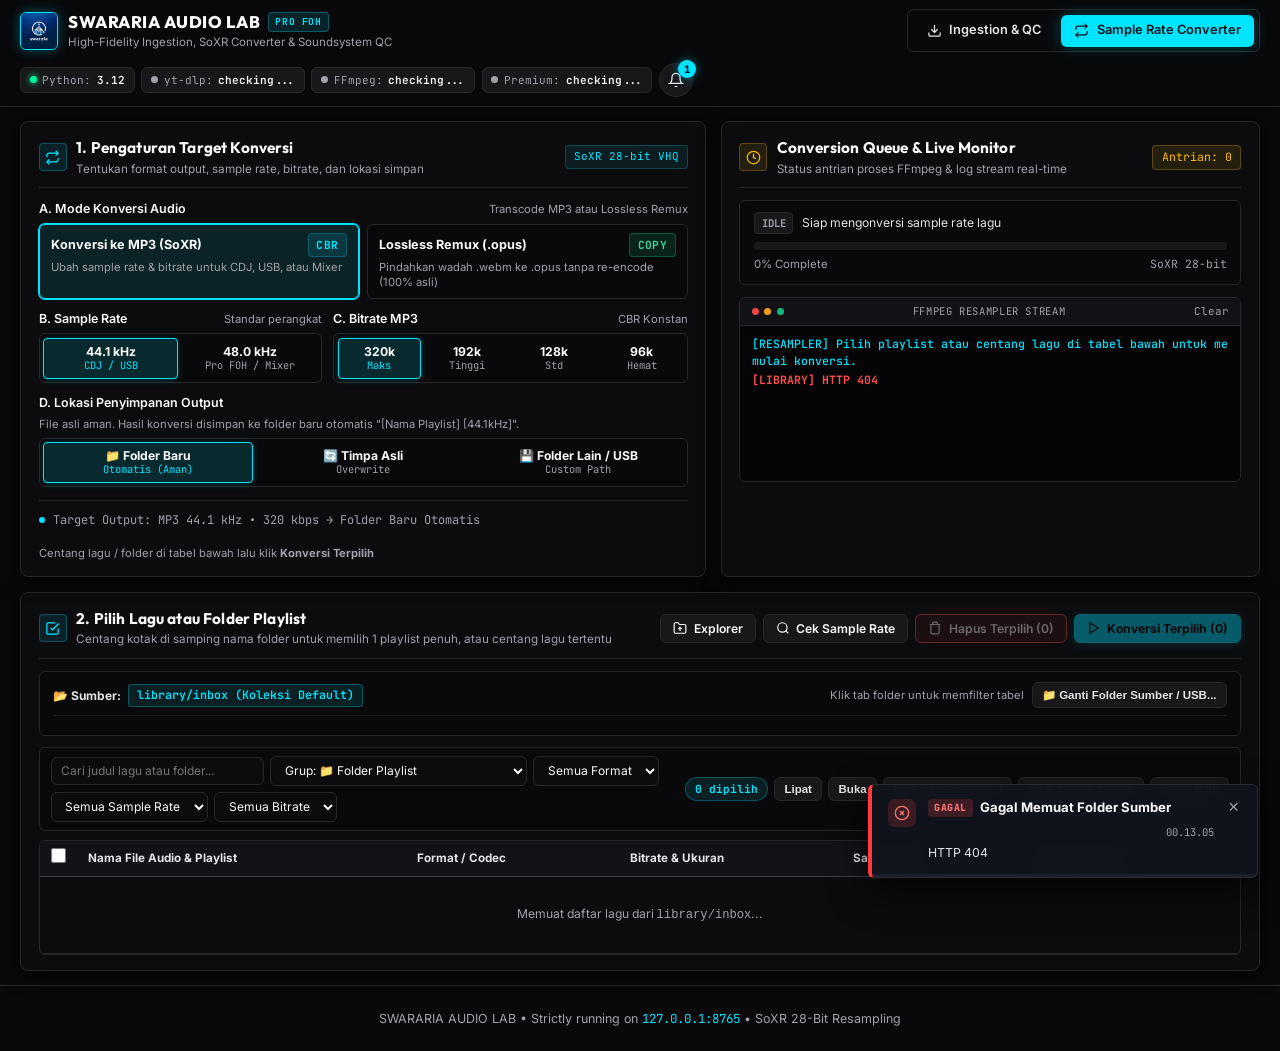
==== commit 96432fc4: "feat: add advanced file grouping and format filtering options for audio library tables" ====
--- a/static/converter.html
+++ b/static/converter.html
@@ -329,6 +329,12 @@
             placeholder="Cari judul lagu atau folder..."
             aria-label="Cari judul lagu"
           >
+          <select id="groupByMode" class="toolbar-select" aria-label="Kelompokkan Tabel Berdasarkan" title="Pilih cara pengelompokan baris tabel">
+            <option value="folder">Grup: 📁 Folder Playlist</option>
+            <option value="type">Grup: 🎵 Tipe File (.opus/.webm/.mp3)</option>
+            <option value="folder_type">Grup: 📁 Folder + 🎵 Tipe File</option>
+            <option value="rate">Grup: 🎛️ Sample Rate</option>
+          </select>
           <select id="filterFormat" class="toolbar-select" aria-label="Filter Format">
             <option value="ALL">Semua Format</option>
             <option value=".opus">Opus (.opus)</option>
--- a/static/style.css
+++ b/static/style.css
@@ -1140,6 +1140,19 @@
 .playlist-folder-badge.group-badge {
   font-size: 0.7rem;
   padding: 0.14rem 0.45rem;
+}
+
+.playlist-folder-badge.group-badge.group-badge-type {
+  background: rgba(0, 229, 255, 0.14);
+  color: var(--accent-cyan);
+  border-color: rgba(0, 229, 255, 0.35);
+}
+
+.playlist-folder-badge.row-folder-tag {
+  font-size: 0.62rem;
+  padding: 0.06rem 0.35rem;
+  max-width: 140px;
+  flex-shrink: 0;
 }
 
 .group-meta-pill {
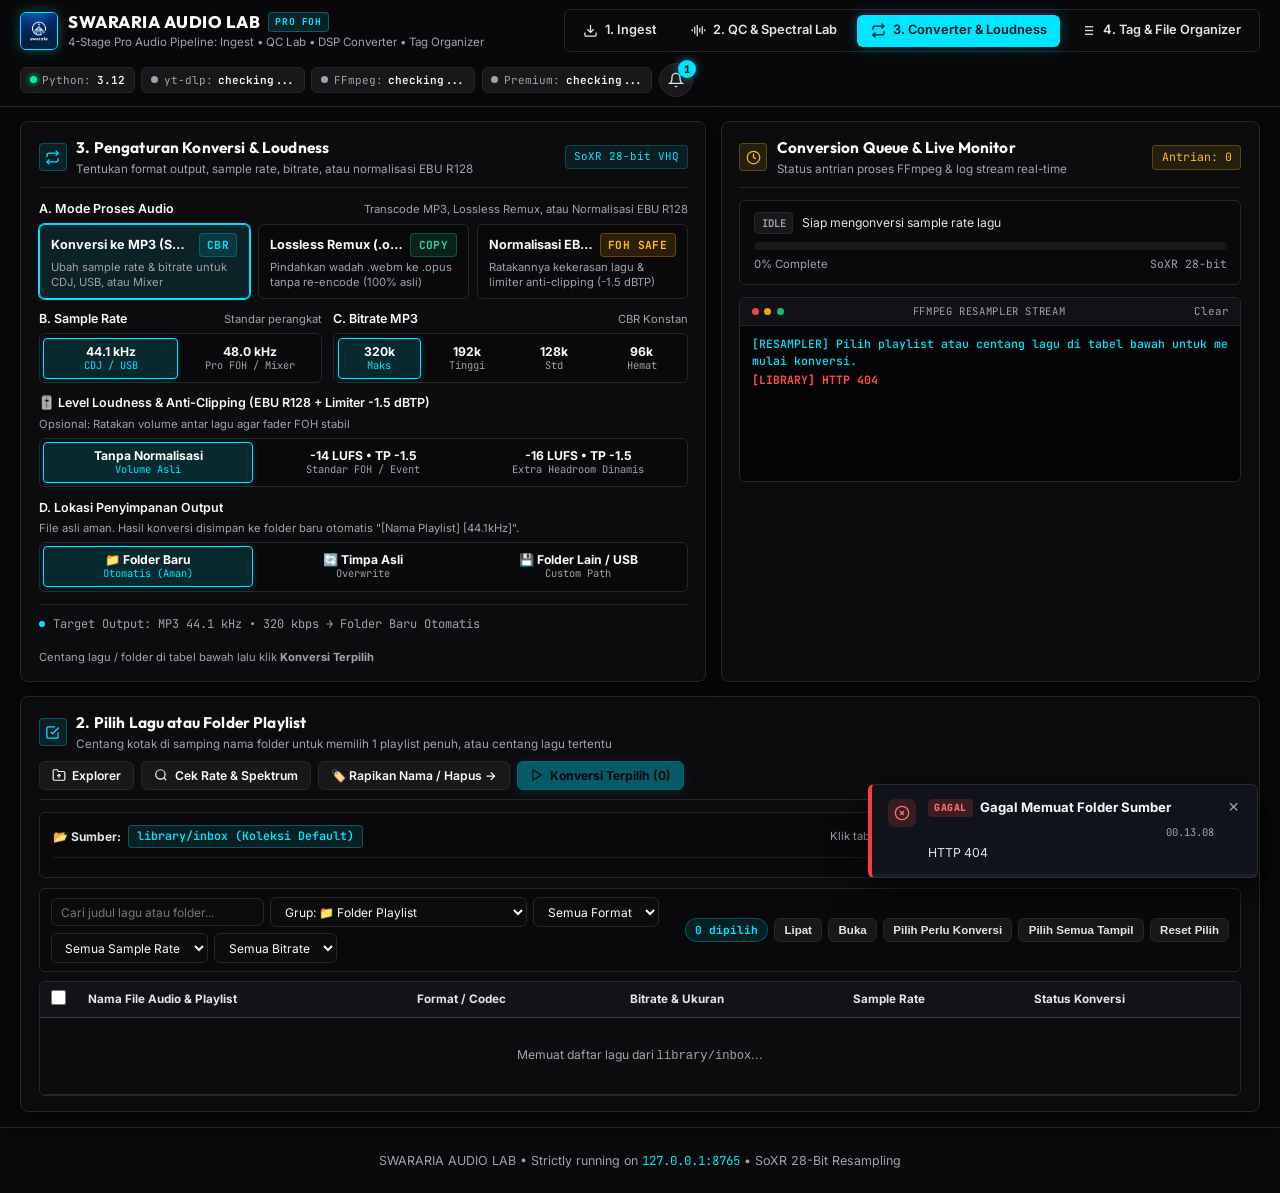
==== commit 7b55aaa3: "feat: add spectral quality analysis and LUFS normalization to audio manager and UI" ====
--- a/static/converter.html
+++ b/static/converter.html
@@ -3,8 +3,8 @@
 <head>
   <meta charset="UTF-8">
   <meta name="viewport" content="width=device-width, initial-scale=1.0">
-  <meta name="description" content="SWARARIA AUDIO LAB - Sample Rate Converter & Batch Playlist Processor">
-  <title>SWARARIA AUDIO LAB // Sample Rate &amp; Playlist Converter</title>
+  <meta name="description" content="SWARARIA AUDIO LAB - Stage 3: Sample Rate Converter & EBU R128 Loudness Processor">
+  <title>SWARARIA AUDIO LAB // 3. Converter &amp; Loudness</title>
   <link rel="icon" type="image/jpeg" href="/static/swararia-logo.jpg">
   <link rel="preconnect" href="https://fonts.googleapis.com">
   <link rel="preconnect" href="https://fonts.gstatic.com" crossorigin>
@@ -32,8 +32,8 @@
               </svg>
             </span>
             <div>
-              <h2 id="convConfigHeading">1. Pengaturan Target Konversi</h2>
-              <p class="panel-sub">Tentukan format output, sample rate, bitrate, dan lokasi simpan</p>
+              <h2 id="convConfigHeading">3. Pengaturan Konversi &amp; Loudness</h2>
+              <p class="panel-sub">Tentukan format output, sample rate, bitrate, atau normalisasi EBU R128</p>
             </div>
           </div>
           <span class="panel-badge">SoXR 28-bit VHQ</span>
@@ -43,10 +43,10 @@
           <!-- Step A: Conversion Mode (Shadcn Segmented Control) -->
           <div class="field-group compact-field">
             <div class="field-label">
-              <span>A. Mode Konversi Audio</span>
-              <span class="label-hint">Transcode MP3 atau Lossless Remux</span>
-            </div>
-            <div class="seg-grid two-cols">
+              <span>A. Mode Proses Audio</span>
+              <span class="label-hint">Transcode MP3, Lossless Remux, atau Normalisasi EBU R128</span>
+            </div>
+            <div class="seg-grid three-cols">
               <label class="seg-option">
                 <input type="radio" name="convertMode" value="resample" checked>
                 <div class="seg-option-body">
@@ -68,6 +68,17 @@
                   <span class="seg-option-desc">Pindahkan wadah .webm ke .opus tanpa re-encode (100% asli)</span>
                 </div>
               </label>
+
+              <label class="seg-option">
+                <input type="radio" name="convertMode" value="normalize">
+                <div class="seg-option-body">
+                  <div class="seg-option-top">
+                    <span class="seg-option-title">Normalisasi EBU R128</span>
+                    <span class="format-badge gold">FOH SAFE</span>
+                  </div>
+                  <span class="seg-option-desc">Ratakannya kekerasan lagu &amp; limiter anti-clipping (-1.5 dBTP)</span>
+                </div>
+              </label>
             </div>
           </div>
 
@@ -133,6 +144,37 @@
                   </span>
                 </label>
               </div>
+            </div>
+          </div>
+
+          <!-- Step C2: EBU R128 Loudness Normalization & True Peak Limiter -->
+          <div class="field-group compact-field" id="loudnormGroup">
+            <div class="field-label">
+              <span>🎚️ Level Loudness &amp; Anti-Clipping (EBU R128 + Limiter -1.5 dBTP)</span>
+              <span class="label-hint" id="loudnormHintText">Opsional: Ratakan volume antar lagu agar fader FOH stabil</span>
+            </div>
+            <div class="seg-pills three-cols">
+              <label class="seg-pill" id="normOffPill">
+                <input type="radio" name="normalizeLufs" value="off" checked>
+                <span class="seg-pill-inner">
+                  <strong>Tanpa Normalisasi</strong>
+                  <small>Volume Asli</small>
+                </span>
+              </label>
+              <label class="seg-pill">
+                <input type="radio" name="normalizeLufs" value="-14">
+                <span class="seg-pill-inner">
+                  <strong>-14 LUFS • TP -1.5</strong>
+                  <small>Standar FOH / Event</small>
+                </span>
+              </label>
+              <label class="seg-pill">
+                <input type="radio" name="normalizeLufs" value="-16">
+                <span class="seg-pill-inner">
+                  <strong>-16 LUFS • TP -1.5</strong>
+                  <small>Extra Headroom Dinamis</small>
+                </span>
+              </label>
             </div>
           </div>
 
@@ -276,19 +318,15 @@
             </svg>
             <span>Explorer</span>
           </button>
-          <button type="button" id="btnProbeCurrent" class="btn-secondary" title="Pindai cepat sample rate & codec menggunakan ffprobe">
+          <button type="button" id="btnProbeCurrent" class="btn-secondary" title="Pindai cepat sample rate, bitrate, dan keaslian spektrum frekuensi tinggi (Anti-Fake 320k)">
             <svg viewBox="0 0 24 24" fill="none" stroke="currentColor" stroke-width="2" class="btn-icon">
               <circle cx="11" cy="11" r="8"></circle>
               <line x1="21" y1="21" x2="16.65" y2="16.65"></line>
             </svg>
-            <span>Cek Sample Rate</span>
+            <span>Cek Rate &amp; Spektrum</span>
           </button>
-          <button type="button" id="btnDeleteSelected" class="btn-danger" disabled title="Hapus semua lagu yang dicentang secara permanen">
-            <svg viewBox="0 0 24 24" fill="none" stroke="currentColor" stroke-width="2" class="btn-icon">
-              <polyline points="3 6 5 6 21 6"></polyline>
-              <path d="M19 6v14a2 2 0 0 1-2 2H7a2 2 0 0 1-2-2V6m3 0V4a2 2 0 0 1 2-2h4a2 2 0 0 1 2 2v2"></path>
-            </svg>
-            <span id="btnDeleteSelectedText">Hapus Terpilih (0)</span>
+          <button type="button" id="btnSendToOrganizer" class="btn-secondary" title="Buka halaman 4. Tag & File Organizer untuk merapikan nama urut track atau menghapus file">
+            <span id="btnSendToOrganizerText">🏷️ Rapikan Nama / Hapus →</span>
           </button>
           <button type="button" id="btnConvertSelected" class="btn-primary" disabled>
             <svg viewBox="0 0 24 24" fill="none" stroke="currentColor" stroke-width="2" class="btn-icon">
--- a/static/style.css
+++ b/static/style.css
@@ -2368,4 +2368,279 @@
   word-break: break-all;
 }
 
-
+/* Spectral Quality Badges (Anti-Fake Bitrate / High-Freq Cutoff Detector) */
+.spectral-badge {
+  display: inline-flex;
+  align-items: center;
+  padding: 0.1rem 0.42rem;
+  border-radius: 4px;
+  font-family: var(--font-mono);
+  font-size: 0.66rem;
+  font-weight: 700;
+  letter-spacing: 0.01em;
+  white-space: nowrap;
+  vertical-align: middle;
+  margin-left: 0.25rem;
+}
+
+.spectral-badge.authentic {
+  background: rgba(16, 185, 129, 0.16);
+  color: #34d399;
+  border: 1px solid rgba(16, 185, 129, 0.42);
+}
+
+.spectral-badge.fake {
+  background: rgba(239, 68, 68, 0.2);
+  color: #fca5a5;
+  border: 1px solid rgba(239, 68, 68, 0.55);
+}
+
+.spectral-badge.standard {
+  background: rgba(6, 182, 212, 0.14);
+  color: #38bdf8;
+  border: 1px solid rgba(6, 182, 212, 0.36);
+}
+
+.spectral-badge.low {
+  background: rgba(245, 158, 11, 0.16);
+  color: #fbbf24;
+  border: 1px solid rgba(245, 158, 11, 0.42);
+}
+
+/* Batch Auto-Numbering & Tag Cleaner Modal Styles */
+.modal-card.modal-batch-rename-card {
+  max-width: 660px;
+}
+
+.batch-rename-controls-grid {
+  display: grid;
+  grid-template-columns: 1fr 125px;
+  gap: 0.65rem;
+}
+
+.batch-rename-checks {
+  display: flex;
+  flex-direction: column;
+  gap: 0.4rem;
+  background: rgba(255, 255, 255, 0.02);
+  border: 1px solid var(--border-subtle);
+  border-radius: var(--radius-sm);
+  padding: 0.55rem 0.75rem;
+}
+
+.batch-rename-check-item {
+  display: flex;
+  align-items: center;
+  gap: 0.5rem;
+  font-size: 0.76rem;
+  color: var(--text-secondary);
+  cursor: pointer;
+}
+
+.batch-rename-check-item input[type="checkbox"] {
+  width: 15px;
+  height: 15px;
+  accent-color: var(--accent-cyan);
+  cursor: pointer;
+}
+
+.batch-rename-summary {
+  font-size: 0.75rem;
+  font-weight: 600;
+  color: var(--accent-cyan);
+}
+
+.batch-rename-preview-list {
+  max-height: 240px;
+}
+
+.batch-rename-preview-item {
+  display: flex;
+  align-items: flex-start;
+  gap: 0.55rem;
+  padding: 0.35rem 0.45rem;
+  border-radius: 4px;
+  background: rgba(255, 255, 255, 0.02);
+  border-left: 3px solid transparent;
+}
+
+.batch-rename-preview-item.is-changed {
+  border-left-color: var(--accent-green);
+  background: rgba(16, 185, 129, 0.05);
+}
+
+.batch-rename-preview-item.is-unchanged {
+  opacity: 0.65;
+}
+
+.batch-rename-names-col {
+  display: flex;
+  flex-direction: column;
+  gap: 0.12rem;
+  min-width: 0;
+  flex: 1;
+}
+
+.batch-rename-old {
+  font-family: var(--font-mono);
+  font-size: 0.7rem;
+  color: var(--text-muted);
+  word-break: break-all;
+}
+
+.batch-rename-new {
+  font-family: var(--font-mono);
+  font-size: 0.75rem;
+  font-weight: 600;
+  color: var(--text-primary);
+  word-break: break-all;
+}
+
+/* ==========================================================================
+   4-Stage Pipeline Hub Cards (Stage 1: Ingest) & QC Diagnostic KPI Grid
+   ========================================================================== */
+.pipeline-stage-grid {
+  display: grid;
+  grid-template-columns: repeat(3, minmax(0, 1fr));
+  gap: 0.85rem;
+}
+
+.pipeline-stage-card {
+  display: flex;
+  flex-direction: column;
+  gap: 0.45rem;
+  padding: 0.9rem 1.05rem;
+  background: var(--bg-core);
+  border: 1px solid var(--border-subtle);
+  border-radius: var(--radius-md);
+  text-decoration: none;
+  color: var(--text-primary);
+  transition: all 0.16s ease;
+}
+
+.pipeline-stage-card:hover {
+  border-color: var(--accent-cyan);
+  background: rgba(255, 255, 255, 0.03);
+  transform: translateY(-1px);
+}
+
+.pipeline-stage-top {
+  display: flex;
+  align-items: center;
+  justify-content: space-between;
+  gap: 0.5rem;
+}
+
+.pipeline-stage-step {
+  font-family: var(--font-mono);
+  font-size: 0.66rem;
+  font-weight: 700;
+  letter-spacing: 0.05em;
+  color: var(--text-muted);
+}
+
+.pipeline-stage-title {
+  font-family: var(--font-heading);
+  font-size: 0.92rem;
+  font-weight: 700;
+  color: var(--text-primary);
+  margin: 0;
+}
+
+.pipeline-stage-desc {
+  font-size: 0.76rem;
+  color: var(--text-secondary);
+  line-height: 1.45;
+  margin: 0;
+  flex: 1;
+}
+
+.pipeline-stage-cta {
+  font-family: var(--font-mono);
+  font-size: 0.74rem;
+  font-weight: 700;
+  color: var(--accent-cyan);
+  margin-top: 0.2rem;
+}
+
+/* Stage 2: Soundsystem QC KPI Diagnostic Cards */
+.qc-kpi-grid {
+  display: grid;
+  grid-template-columns: repeat(4, minmax(0, 1fr));
+  gap: 0.75rem;
+  margin-bottom: 0.85rem;
+}
+
+.qc-kpi-card {
+  background: var(--bg-surface);
+  border: 1px solid var(--border-subtle);
+  border-radius: var(--radius-md);
+  padding: 0.75rem 0.95rem;
+  display: flex;
+  flex-direction: column;
+  gap: 0.2rem;
+}
+
+.qc-kpi-card.safe {
+  border-left: 3px solid #10b981;
+}
+
+.qc-kpi-card.warn {
+  border-left: 3px solid #f59e0b;
+}
+
+.qc-kpi-card.danger {
+  border-left: 3px solid #ef4444;
+}
+
+.qc-kpi-label {
+  font-family: var(--font-mono);
+  font-size: 0.68rem;
+  font-weight: 700;
+  letter-spacing: 0.04em;
+  color: var(--text-secondary);
+}
+
+.qc-kpi-val {
+  font-family: var(--font-heading);
+  font-size: 1.45rem;
+  font-weight: 800;
+  line-height: 1.15;
+  color: var(--text-primary);
+}
+
+.qc-kpi-card.safe .qc-kpi-val {
+  color: #34d399;
+}
+
+.qc-kpi-card.warn .qc-kpi-val {
+  color: #fbbf24;
+}
+
+.qc-kpi-card.danger .qc-kpi-val {
+  color: #f87171;
+}
+
+.qc-kpi-sub {
+  font-size: 0.7rem;
+  color: var(--text-muted);
+}
+
+/* Stage 4: Organizer Live Diff Preview Box */
+.organizer-live-preview-box {
+  max-height: 245px;
+  min-height: 210px;
+}
+
+@media (max-width: 960px) {
+  .pipeline-stage-grid {
+    grid-template-columns: 1fr;
+  }
+  .qc-kpi-grid {
+    grid-template-columns: repeat(2, minmax(0, 1fr));
+  }
+}
+
+
+
+
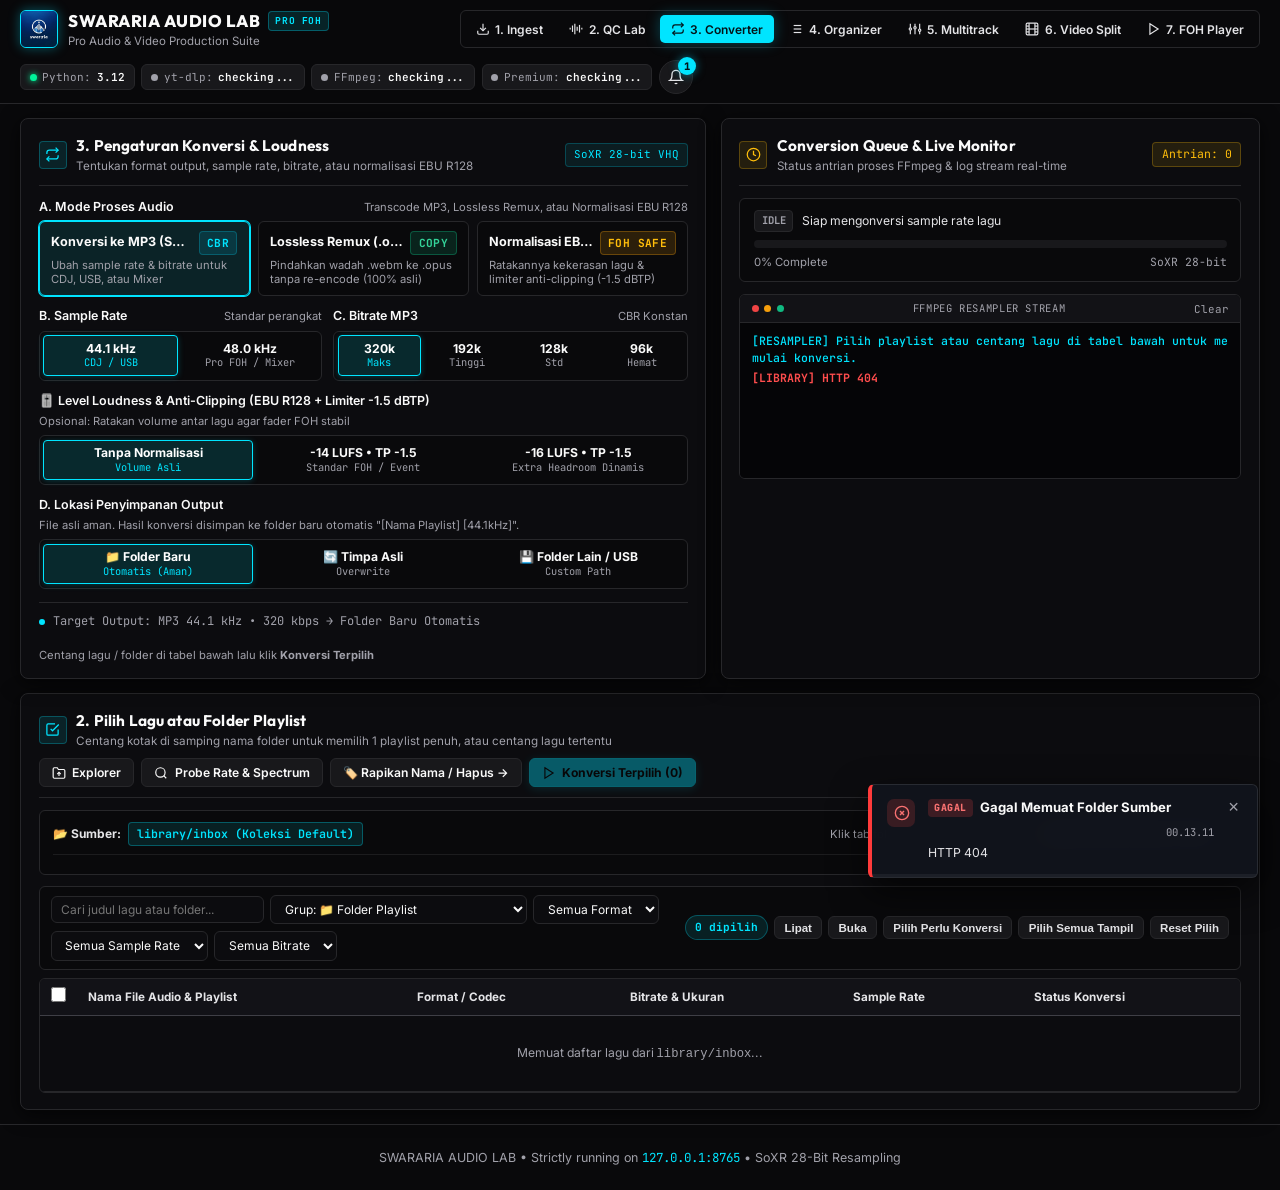
==== commit 4e31cb82: "feat: add FOH Live Player and Cue Deck interface with enhanced audio streaming and spectral analysis" ====
--- a/static/converter.html
+++ b/static/converter.html
@@ -318,12 +318,12 @@
             </svg>
             <span>Explorer</span>
           </button>
-          <button type="button" id="btnProbeCurrent" class="btn-secondary" title="Pindai cepat sample rate, bitrate, dan keaslian spektrum frekuensi tinggi (Anti-Fake 320k)">
+          <button type="button" id="btnProbeCurrent" class="btn-secondary" title="Fast Probe untuk Sample Rate, Bitrate, dan High-Frequency Spectrum (Anti-Fake 320k)">
             <svg viewBox="0 0 24 24" fill="none" stroke="currentColor" stroke-width="2" class="btn-icon">
               <circle cx="11" cy="11" r="8"></circle>
               <line x1="21" y1="21" x2="16.65" y2="16.65"></line>
             </svg>
-            <span>Cek Rate &amp; Spektrum</span>
+            <span>Probe Rate &amp; Spectrum</span>
           </button>
           <button type="button" id="btnSendToOrganizer" class="btn-secondary" title="Buka halaman 4. Tag & File Organizer untuk merapikan nama urut track atau menghapus file">
             <span id="btnSendToOrganizerText">🏷️ Rapikan Nama / Hapus →</span>
--- a/static/style.css
+++ b/static/style.css
@@ -56,6 +56,7 @@
   min-height: 100vh;
   display: flex;
   flex-direction: column;
+  overflow-x: hidden;
 }
 
 /* Header Bar (Compact Shadcn Navbar) */
@@ -1058,7 +1059,7 @@
 }
 
 .table-responsive {
-  overflow-x: auto;
+  overflow-x: hidden;
   margin-top: 0.5rem;
   border-radius: var(--radius-md);
   border: 1px solid var(--border-subtle);
@@ -1193,7 +1194,9 @@
 .file-name-cell {
   font-family: var(--font-mono);
   font-size: 0.75rem;
-  max-width: 420px;
+  width: 100%;
+  max-width: 0;
+  min-width: 180px;
 }
 
 .file-name-wrapper {
@@ -1201,6 +1204,8 @@
   flex-direction: column;
   align-items: flex-start;
   gap: 0.15rem;
+  min-width: 0;
+  max-width: 100%;
 }
 
 .file-name-inline {
@@ -1208,6 +1213,9 @@
   align-items: center;
   gap: 0.42rem;
   padding-left: 0.2rem;
+  min-width: 0;
+  max-width: 100%;
+  overflow: hidden;
 }
 
 .track-index-badge {
@@ -1242,6 +1250,8 @@
   white-space: nowrap;
   overflow: hidden;
   text-overflow: ellipsis;
+  min-width: 0;
+  flex: 1;
   max-width: 100%;
 }
 
@@ -1408,33 +1418,34 @@
 /* Top Navigation Bar */
 .app-nav {
   display: flex;
-  align-items: center;
-  gap: 0.4rem;
+  flex-wrap: wrap;
+  align-items: center;
+  gap: 0.25rem;
   background: var(--bg-core);
-  padding: 0.3rem;
+  padding: 0.24rem;
   border-radius: var(--radius-md);
   border: 1px solid var(--border-subtle);
-  flex-shrink: 0;
+  max-width: 100%;
 }
 
 .nav-tab {
   display: inline-flex;
   align-items: center;
-  gap: 0.45rem;
-  padding: 0.42rem 0.85rem;
-  border-radius: 6px;
-  font-size: 0.8rem;
+  gap: 0.36rem;
+  padding: 0.34rem 0.68rem;
+  border-radius: 5px;
+  font-size: 0.75rem;
   font-weight: 600;
   color: var(--text-secondary);
   text-decoration: none;
   white-space: nowrap;
   flex-shrink: 0;
-  transition: all 0.18s ease;
+  transition: all 0.16s ease;
 }
 
 .nav-tab svg {
-  width: 15px;
-  height: 15px;
+  width: 14px;
+  height: 14px;
   flex-shrink: 0;
 }
 
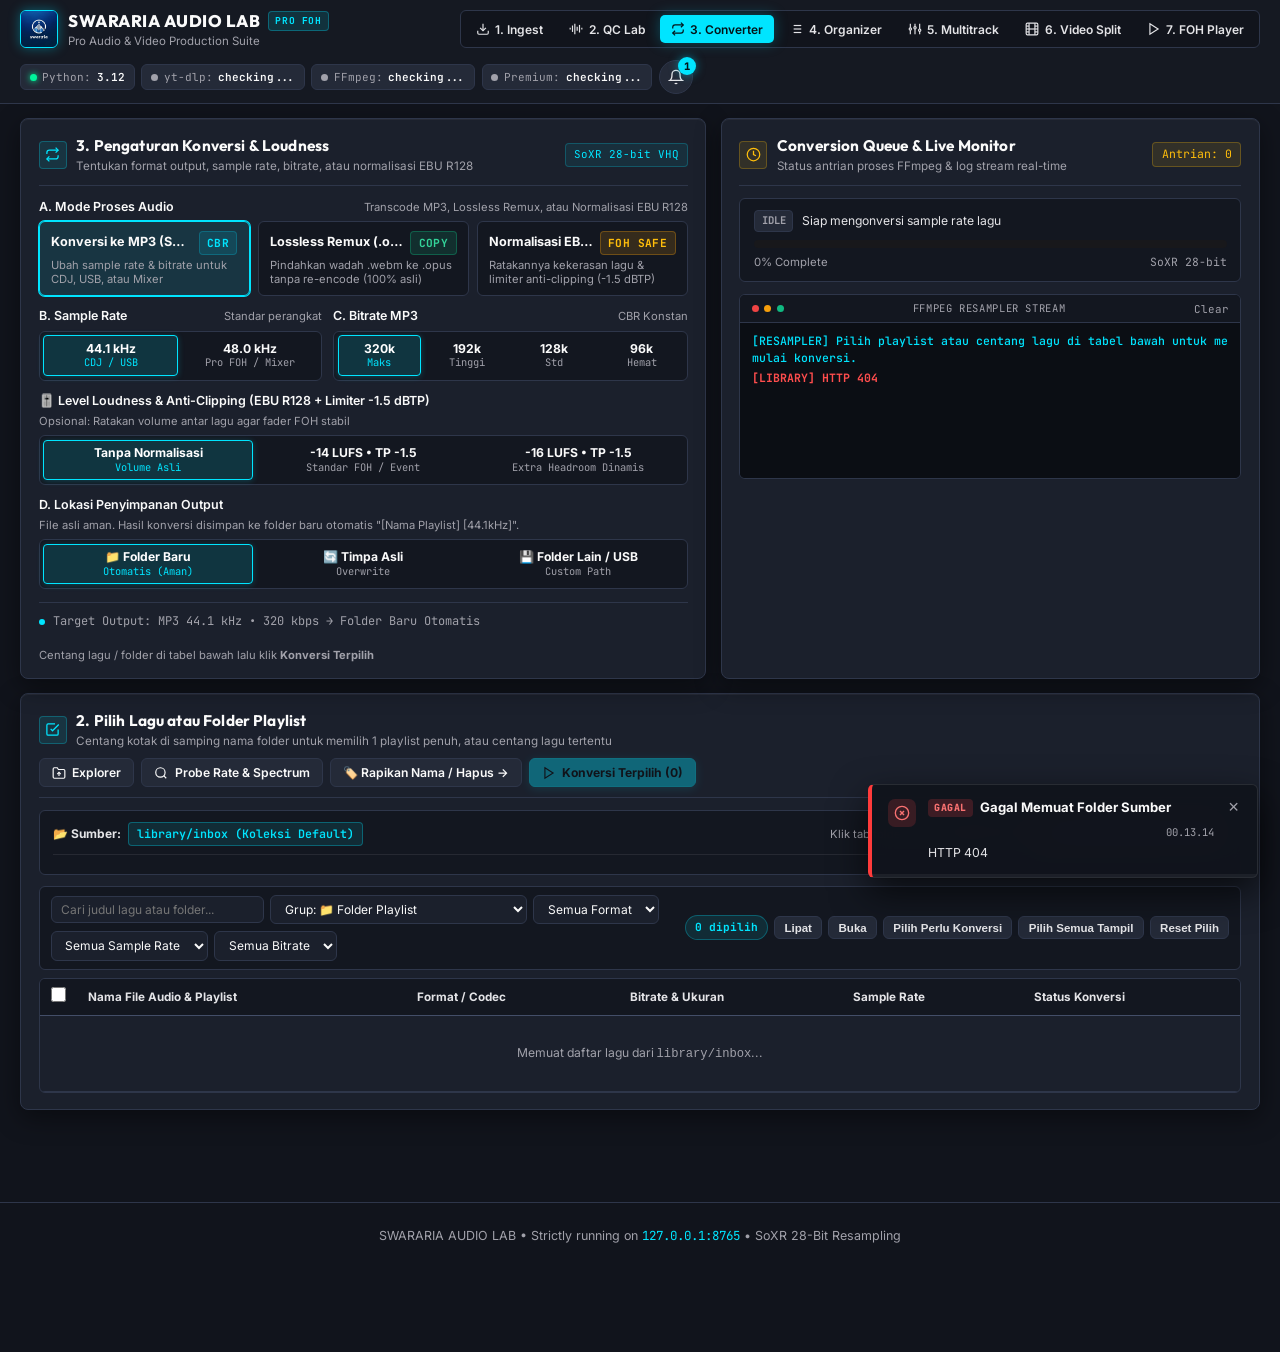
==== commit c94da909: "feat: integrate floating persistent audio player dock and SPA navigation routing" ====
--- a/static/converter.html
+++ b/static/converter.html
@@ -11,8 +11,9 @@
   <link href="https://fonts.googleapis.com/css2?family=Inter:wght@400;500;600;700&family=JetBrains+Mono:wght@400;500;700&family=Outfit:wght@500;600;700;800&display=swap" rel="stylesheet">
   <link rel="stylesheet" href="/static/style.css">
   <link rel="stylesheet" href="/static/converter.css">
+  <link rel="stylesheet" href="/static/player.css">
 </head>
-<body class="dark-theme">
+<body class="dark-theme" data-page="converter">
   <!-- Top Navigation & System Status Bar (Shared Component mounted via ui-shared.js) -->
   <header class="app-header" id="appHeader" data-page="converter"></header>
 
--- a/static/style.css
+++ b/static/style.css
@@ -4,12 +4,14 @@
    ========================================================================== */
 
 :root {
-  --bg-core: #09090b;
-  --bg-surface: #0c0c0f;
-  --bg-surface-elevated: #18181b;
-  --bg-surface-glass: rgba(9, 9, 11, 0.96);
-  --border-subtle: #27272a;
-  --border-strong: #3f3f46;
+  --bg-core: #11141c;
+  --bg-surface: #1b202c;
+  --bg-recessed: #131720;
+  --bg-oled: #0b0e14;
+  --bg-surface-elevated: #242a38;
+  --bg-surface-glass: rgba(22, 26, 36, 0.94);
+  --border-subtle: #2e364a;
+  --border-strong: #434e68;
   --border-focus: #00e5ff;
 
   --accent-cyan: #00e5ff;
@@ -35,7 +37,7 @@
   --radius-lg: 8px;
   --radius-full: 9999px;
 
-  --shadow-card: 0 4px 20px rgba(0, 0, 0, 0.7);
+  --shadow-card: 0 8px 26px rgba(0, 0, 0, 0.42), inset 0 1px 0 rgba(255, 255, 255, 0.05);
   --shadow-glow: 0 0 16px var(--accent-cyan-glow);
   --transition-fast: 0.14s ease;
   --transition-normal: 0.2s cubic-bezier(0.16, 1, 0.3, 1);
@@ -342,7 +344,7 @@
 
 .field-textarea {
   width: 100%;
-  background: #09090b;
+  background: var(--bg-recessed);
   border: 1px solid var(--border-subtle);
   border-radius: var(--radius-md);
   padding: 0.5rem 0.7rem;
@@ -409,7 +411,7 @@
   flex-direction: column;
   gap: 0.15rem;
   padding: 0.48rem 0.65rem;
-  background: #09090b;
+  background: var(--bg-recessed);
   border: 1px solid var(--border-subtle);
   border-radius: var(--radius-md);
   transition: all 0.14s ease;
@@ -418,7 +420,7 @@
 
 .seg-option:hover .seg-option-body {
   border-color: var(--border-strong);
-  background: #121216;
+  background: var(--bg-surface-elevated);
 }
 
 .seg-option input:checked + .seg-option-body {
@@ -464,7 +466,7 @@
 
 .compact-options-grid .custom-toggle {
   padding: 0.38rem 0.6rem;
-  background: #09090b;
+  background: var(--bg-recessed);
   border: 1px solid var(--border-subtle);
   border-radius: var(--radius-md);
   gap: 0.5rem;
@@ -817,7 +819,7 @@
 }
 
 .active-job-box {
-  background: #09090b;
+  background: var(--bg-recessed);
   border: 1px solid var(--border-subtle);
   border-radius: var(--radius-md);
   padding: 0.7rem 0.85rem;
@@ -902,7 +904,7 @@
 
 /* Terminal Console */
 .terminal-container {
-  background: #060608;
+  background: var(--bg-oled);
   border: 1px solid var(--border-subtle);
   border-radius: var(--radius-md);
   overflow: hidden;
@@ -913,7 +915,7 @@
   align-items: center;
   justify-content: space-between;
   padding: 0.36rem 0.7rem;
-  background: #121216;
+  background: var(--bg-recessed);
   border-bottom: 1px solid var(--border-subtle);
 }
 
@@ -959,7 +961,7 @@
   font-size: 0.72rem;
   line-height: 1.48;
   color: #f1f5f9;
-  background: #050507;
+  background: var(--bg-oled);
 }
 
 .log-line {
@@ -985,7 +987,7 @@
   gap: 0.55rem;
   padding: 0.5rem 0.7rem;
   margin-bottom: 0.55rem;
-  background: #09090b;
+  background: var(--bg-recessed);
   border: 1px solid var(--border-subtle);
   border-radius: var(--radius-md);
 }
@@ -1073,7 +1075,7 @@
 }
 
 .qc-table th {
-  background: #121217;
+  background: var(--bg-recessed);
   padding: 0.48rem 0.7rem;
   font-family: var(--font-sans);
   font-size: 0.73rem;
@@ -1091,12 +1093,12 @@
 }
 
 .qc-table tr:hover td {
-  background-color: rgba(255, 255, 255, 0.03);
+  background-color: rgba(255, 255, 255, 0.04);
 }
 
 /* Collapsible Playlist Group Header Rows */
 .qc-table tr.group-header-row td {
-  background: #11131a;
+  background: #151a25;
   border-top: 1px solid var(--border-strong);
   border-bottom: 1px solid var(--border-strong);
   padding: 0.38rem 0.7rem;
@@ -1105,7 +1107,7 @@
 }
 
 .qc-table tr.group-header-row:hover td {
-  background: #171a24;
+  background: #1d2433;
 }
 
 .group-header-bar {
@@ -2103,6 +2105,7 @@
 .modal-card {
   width: 100%;
   max-width: 600px;
+  max-height: calc(100vh - 2rem);
   background: var(--bg-surface);
   border: 1px solid var(--border-subtle);
   border-radius: var(--radius-lg);
@@ -2132,9 +2135,10 @@
   display: flex;
   align-items: center;
   justify-content: space-between;
-  padding: 0.95rem 1.25rem;
+  padding: 0.85rem 1.2rem;
   background: var(--bg-surface-elevated);
   border-bottom: 1px solid var(--border-subtle);
+  flex-shrink: 0;
 }
 
 .modal-header h3 {
@@ -2146,10 +2150,13 @@
 }
 
 .modal-body {
-  padding: 1.15rem 1.25rem;
+  padding: 1rem 1.2rem;
   display: flex;
   flex-direction: column;
-  gap: 0.85rem;
+  gap: 0.75rem;
+  overflow-y: auto;
+  flex: 1 1 auto;
+  min-height: 0;
 }
 
 .modal-footer {
@@ -2157,9 +2164,10 @@
   align-items: center;
   justify-content: flex-end;
   gap: 0.65rem;
-  padding: 0.85rem 1.25rem;
+  padding: 0.75rem 1.2rem;
   background: var(--bg-surface-elevated);
   border-top: 1px solid var(--border-subtle);
+  flex-shrink: 0;
 }
 
 /* Rename Field Styles */
@@ -2521,7 +2529,7 @@
   flex-direction: column;
   gap: 0.45rem;
   padding: 0.9rem 1.05rem;
-  background: var(--bg-core);
+  background: var(--bg-recessed);
   border: 1px solid var(--border-subtle);
   border-radius: var(--radius-md);
   text-decoration: none;
@@ -2590,6 +2598,7 @@
   display: flex;
   flex-direction: column;
   gap: 0.2rem;
+  box-shadow: var(--shadow-card);
 }
 
 .qc-kpi-card.safe {
--- a/static/converter.css
+++ b/static/converter.css
@@ -70,7 +70,7 @@
   flex-direction: column;
   gap: 0.18rem;
   padding: 0.52rem 0.7rem;
-  background: #09090b;
+  background: var(--bg-recessed);
   border: 1px solid var(--border-subtle);
   border-radius: var(--radius-md);
   transition: all 0.14s ease;
@@ -79,7 +79,7 @@
 
 .seg-option:hover .seg-option-body {
   border-color: var(--border-strong);
-  background: #121216;
+  background: var(--bg-surface-elevated);
 }
 
 .seg-option input:checked + .seg-option-body {
@@ -115,7 +115,7 @@
   display: grid;
   gap: 0.3rem;
   padding: 0.22rem;
-  background: #09090b;
+  background: var(--bg-recessed);
   border: 1px solid var(--border-subtle);
   border-radius: var(--radius-md);
 }
@@ -217,7 +217,7 @@
 
 .compact-options-grid .custom-toggle {
   padding: 0.42rem 0.65rem;
-  background: #09090b;
+  background: var(--bg-recessed);
   border: 1px solid var(--border-subtle);
   border-radius: var(--radius-md);
   gap: 0.55rem;
@@ -257,7 +257,7 @@
   gap: 0.55rem;
   padding: 0.65rem 0.85rem;
   margin-bottom: 0.65rem;
-  background: #09090b;
+  background: var(--bg-recessed);
   border: 1px solid var(--border-subtle);
   border-radius: var(--radius-md);
 }
@@ -428,7 +428,7 @@
 .folder-io-box {
   margin-top: 0.45rem;
   padding: 0.5rem 0.65rem;
-  background: #09090b;
+  background: var(--bg-recessed);
   border: 1px solid var(--border-subtle);
   border-radius: var(--radius-md);
 }
--- a/static/player.css
+++ b/static/player.css
@@ -0,0 +1,3091 @@
+/* ==========================================================================
+   SWARARIA AUDIO LAB // STAGE 7: FOH LIVE PLAYER & CUE DECK STYLES
+   Clean Studio Modern Console for Soundmen & Playback Operators
+   ========================================================================== */
+
+.player-page-stack {
+  display: flex;
+  flex-direction: column;
+  gap: 0.9rem;
+  min-width: 0;
+  max-width: 100%;
+  overflow-x: hidden;
+}
+
+.player-console-grid {
+  display: grid;
+  grid-template-columns: minmax(0, 1.06fr) minmax(0, 0.94fr);
+  gap: 0.9rem;
+  align-items: stretch;
+  min-width: 0;
+}
+
+@media (max-width: 1120px) {
+  .player-console-grid {
+    grid-template-columns: minmax(0, 1fr);
+  }
+}
+
+.player-transport-card,
+.player-dsp-card {
+  display: flex;
+  flex-direction: column;
+  gap: 0.75rem;
+  min-width: 0;
+  max-width: 100%;
+}
+
+.player-card-header {
+  margin-bottom: 0;
+  padding-bottom: 0.55rem;
+}
+
+.transport-status-badges {
+  display: flex;
+  align-items: center;
+  gap: 0.4rem;
+  flex-wrap: wrap;
+}
+
+.foh-state-pill {
+  font-family: var(--font-mono);
+  font-size: 0.68rem;
+  font-weight: 700;
+  letter-spacing: 0.05em;
+  padding: 0.2rem 0.55rem;
+  border-radius: var(--radius-sm);
+  border: 1px solid var(--border-strong);
+  background: var(--bg-surface-elevated);
+  color: var(--text-secondary);
+}
+
+.foh-state-pill.playing {
+  background: rgba(0, 245, 155, 0.14);
+  border-color: var(--accent-green);
+  color: var(--accent-green);
+  box-shadow: 0 0 10px var(--accent-green-glow);
+}
+
+.foh-state-pill.cued,
+.foh-state-pill.paused {
+  background: rgba(0, 229, 255, 0.12);
+  border-color: var(--accent-cyan);
+  color: var(--accent-cyan);
+}
+
+.foh-state-pill.fading {
+  background: rgba(255, 190, 11, 0.16);
+  border-color: var(--accent-amber);
+  color: var(--accent-amber);
+  animation: fohPulseAmber 0.7s infinite alternate;
+}
+
+@keyframes fohPulseAmber {
+  from { opacity: 1; }
+  to { opacity: 0.45; }
+}
+
+/* ==========================================================================
+   Unified Studio OLED Display Screen (Track + Timecode + Seek)
+   ========================================================================== */
+.foh-deck-screen {
+  background: var(--bg-oled);
+  border: 1px solid var(--border-strong);
+  border-radius: var(--radius-md);
+  padding: 0.75rem 0.9rem;
+  display: flex;
+  flex-direction: column;
+  gap: 0.65rem;
+  flex: 1;
+  justify-content: space-between;
+}
+
+.now-playing-top {
+  display: flex;
+  align-items: flex-start;
+  gap: 0.65rem;
+}
+
+.now-playing-index {
+  font-family: var(--font-mono);
+  font-size: 0.88rem;
+  font-weight: 700;
+  min-width: 34px;
+  height: 34px;
+  display: inline-flex;
+  align-items: center;
+  justify-content: center;
+  border-radius: var(--radius-sm);
+  background: rgba(0, 229, 255, 0.1);
+  border: 1px solid rgba(0, 229, 255, 0.3);
+  color: var(--accent-cyan);
+  flex-shrink: 0;
+}
+
+.now-playing-title-wrap {
+  min-width: 0;
+  flex: 1;
+  display: flex;
+  flex-direction: column;
+  gap: 0.32rem;
+}
+
+.now-playing-header-line {
+  display: flex;
+  align-items: flex-start;
+  justify-content: space-between;
+  gap: 0.6rem;
+  min-width: 0;
+}
+
+.now-playing-title {
+  font-family: var(--font-heading);
+  font-size: 1rem;
+  font-weight: 700;
+  color: var(--text-primary);
+  line-height: 1.3;
+  overflow: hidden;
+  text-overflow: ellipsis;
+  white-space: nowrap;
+  flex: 1;
+  min-width: 0;
+}
+
+.now-playing-meta-row {
+  display: flex;
+  flex-wrap: wrap;
+  align-items: center;
+  gap: 0.35rem;
+}
+
+.meta-chip {
+  font-family: var(--font-mono);
+  font-size: 0.66rem;
+  padding: 0.1rem 0.42rem;
+  border-radius: 3px;
+  background: rgba(255, 255, 255, 0.04);
+  border: 1px solid var(--border-subtle);
+  color: var(--text-muted);
+}
+
+.meta-chip.accent {
+  border-color: rgba(0, 229, 255, 0.3);
+  color: var(--accent-cyan);
+  background: rgba(0, 229, 255, 0.06);
+}
+
+.now-playing-qc-banner {
+  font-family: var(--font-mono);
+  font-size: 0.66rem;
+  font-weight: 600;
+  padding: 0.14rem 0.48rem;
+  border-radius: var(--radius-sm);
+  border: 1px solid var(--border-subtle);
+  background: rgba(255, 255, 255, 0.03);
+  color: var(--text-muted);
+  white-space: nowrap;
+  flex-shrink: 0;
+}
+
+.now-playing-qc-banner.safe {
+  background: rgba(0, 245, 155, 0.1);
+  border-color: rgba(0, 245, 155, 0.35);
+  color: var(--accent-green);
+}
+
+.now-playing-qc-banner.warn {
+  background: rgba(255, 190, 11, 0.12);
+  border-color: rgba(255, 190, 11, 0.4);
+  color: var(--accent-amber);
+}
+
+.now-playing-qc-banner.danger {
+  background: rgba(255, 59, 59, 0.14);
+  border-color: rgba(255, 59, 59, 0.45);
+  color: #ff8080;
+}
+
+/* Digital Timecode Strip inside OLED Screen */
+.timecode-grid {
+  display: grid;
+  grid-template-columns: repeat(3, 1fr);
+  background: var(--bg-recessed);
+  border: 1px solid var(--border-subtle);
+  border-radius: var(--radius-sm);
+  overflow: hidden;
+}
+
+.timecode-box {
+  padding: 0.45rem 0.7rem;
+  display: flex;
+  flex-direction: column;
+  gap: 0.08rem;
+  border-right: 1px solid var(--border-subtle);
+}
+
+.timecode-box:last-child {
+  border-right: none;
+}
+
+.timecode-label {
+  font-family: var(--font-mono);
+  font-size: 0.6rem;
+  font-weight: 600;
+  color: var(--text-muted);
+  letter-spacing: 0.06em;
+}
+
+.timecode-val {
+  font-family: var(--font-mono);
+  font-size: 1.42rem;
+  font-weight: 700;
+  letter-spacing: 0.02em;
+  line-height: 1.15;
+}
+
+.timecode-val.elapsed {
+  color: var(--accent-cyan);
+}
+
+.timecode-val.remaining {
+  color: var(--accent-green);
+}
+
+.timecode-val.duration {
+  color: var(--text-secondary);
+}
+
+.countdown-box.warn-30s {
+  background: rgba(255, 190, 11, 0.08);
+}
+
+.countdown-box.warn-30s .timecode-val.remaining {
+  color: var(--accent-amber);
+}
+
+.countdown-box.warn-10s {
+  background: rgba(255, 59, 59, 0.14);
+  animation: fohCountdownFlash 0.55s infinite alternate;
+}
+
+.countdown-box.warn-10s .timecode-val.remaining {
+  color: var(--accent-red);
+}
+
+@keyframes fohCountdownFlash {
+  from { box-shadow: inset 0 0 12px rgba(255, 59, 59, 0.4); }
+  to { box-shadow: none; }
+}
+
+@media (max-width: 600px) {
+  #nowPlayingQcBanner,
+  .now-playing-qc-banner {
+    display: none !important;
+  }
+
+  .foh-deck-screen {
+    padding: 0.55rem 0.55rem;
+    gap: 0.45rem;
+  }
+
+  .now-playing-index {
+    min-width: 28px;
+    height: 28px;
+    font-size: 0.76rem;
+  }
+
+  .now-playing-title {
+    font-size: 0.92rem;
+    line-height: 1.25;
+  }
+
+  .timecode-grid {
+    grid-template-columns: repeat(3, minmax(0, 1fr));
+    width: 100%;
+  }
+
+  .timecode-box {
+    padding: 0.35rem 0.15rem;
+    min-width: 0;
+    text-align: center;
+    align-items: center;
+    justify-content: center;
+  }
+
+  .timecode-label {
+    font-size: 0.52rem;
+    letter-spacing: 0.04em;
+  }
+
+  .timecode-val {
+    font-size: 1.05rem;
+    letter-spacing: -0.01em;
+    line-height: 1.15;
+    white-space: nowrap;
+    overflow: hidden;
+    text-overflow: clip;
+  }
+
+  .play-mode-strip {
+    display: flex !important;
+    justify-content: stretch;
+    padding: 0.35rem 0 0;
+    margin-top: 0.2rem;
+    border-top: 1px solid rgba(255, 255, 255, 0.08);
+    width: 100%;
+  }
+
+  .play-mode-buttons {
+    display: grid;
+    grid-template-columns: repeat(3, minmax(0, 1fr));
+    width: 100%;
+    gap: 0.25rem;
+    padding: 0.2rem;
+    background: var(--bg-recessed);
+    border-radius: var(--radius-sm);
+  }
+
+  .btn-mode {
+    padding: 0.38rem 0.15rem;
+    font-size: clamp(0.64rem, 2.7vw, 0.74rem);
+    font-weight: 600;
+    text-align: center;
+    justify-content: center;
+    white-space: nowrap;
+    border-radius: var(--radius-sm);
+  }
+
+  .shortcut-hint-row {
+    display: none !important;
+  }
+}
+
+/* Seekbar & Nudge Strip */
+.seekbar-section {
+  display: flex;
+  flex-direction: column;
+  gap: 0.4rem;
+}
+
+.foh-seek-slider {
+  width: 100%;
+  height: 6px;
+  accent-color: var(--accent-cyan);
+  cursor: pointer;
+}
+
+.seek-nudge-row {
+  display: flex;
+  flex-wrap: wrap;
+  align-items: center;
+  justify-content: space-between;
+  gap: 0.4rem;
+}
+
+.seek-nudge-btns {
+  display: flex;
+  align-items: center;
+  gap: 0.3rem;
+  flex-wrap: wrap;
+}
+
+.btn-nudge {
+  font-family: var(--font-mono);
+  font-size: 0.68rem;
+  font-weight: 600;
+  padding: 0.2rem 0.48rem;
+  border-radius: var(--radius-sm);
+  border: 1px solid var(--border-subtle);
+  background: var(--bg-surface-elevated);
+  color: var(--text-secondary);
+  cursor: pointer;
+  transition: all var(--transition-fast);
+  white-space: nowrap;
+}
+
+.btn-nudge:hover:not(:disabled) {
+  color: var(--text-primary);
+  border-color: var(--border-strong);
+  background: #222229;
+}
+
+.btn-nudge.active {
+  border-color: var(--accent-amber);
+  color: var(--accent-amber);
+  background: rgba(255, 190, 11, 0.14);
+}
+
+.next-cue-hint {
+  font-family: var(--font-mono);
+  font-size: 0.68rem;
+  color: var(--text-muted);
+  max-width: 240px;
+  overflow: hidden;
+  text-overflow: ellipsis;
+  white-space: nowrap;
+}
+
+/* Hardware-Style Transport Buttons */
+.foh-transport-controls {
+  display: grid;
+  grid-template-columns: 0.85fr 1.35fr 0.9fr 0.85fr 0.95fr 0.95fr;
+  gap: 0.42rem;
+}
+
+@media (max-width: 720px) {
+  .foh-transport-controls {
+    grid-template-columns: repeat(3, 1fr);
+  }
+}
+
+.btn-transport {
+  font-family: var(--font-mono);
+  font-size: 0.74rem;
+  font-weight: 700;
+  padding: 0.56rem 0.45rem;
+  border-radius: var(--radius-md);
+  border: 1px solid var(--border-strong);
+  background: var(--bg-surface-elevated);
+  color: var(--text-primary);
+  cursor: pointer;
+  transition: all var(--transition-fast);
+  display: inline-flex;
+  align-items: center;
+  justify-content: center;
+  text-align: center;
+  white-space: nowrap;
+}
+
+.btn-transport:hover:not(:disabled) {
+  border-color: var(--accent-cyan);
+  background: rgba(0, 229, 255, 0.08);
+}
+
+.btn-transport-play {
+  background: rgba(0, 245, 155, 0.14);
+  border-color: var(--accent-green);
+  color: var(--accent-green);
+}
+
+.btn-transport-play:hover:not(:disabled) {
+  background: rgba(0, 245, 155, 0.24);
+  border-color: var(--accent-green);
+  box-shadow: 0 0 12px var(--accent-green-glow);
+}
+
+.btn-transport-play.is-playing {
+  background: var(--accent-green);
+  color: #04130d;
+  box-shadow: 0 0 14px var(--accent-green-glow);
+}
+
+.btn-transport-stop:hover:not(:disabled) {
+  border-color: var(--accent-red);
+  background: rgba(255, 59, 59, 0.14);
+  color: #ff8080;
+}
+
+.btn-transport-fade {
+  border-color: rgba(255, 190, 11, 0.4);
+  color: var(--accent-amber);
+}
+
+.btn-transport-fade:hover:not(:disabled) {
+  background: rgba(255, 190, 11, 0.14);
+  border-color: var(--accent-amber);
+}
+
+/* Segmented Play Mode & Shortcut Strip */
+.play-mode-strip {
+  display: flex;
+  flex-wrap: wrap;
+  align-items: center;
+  justify-content: space-between;
+  gap: 0.5rem;
+  padding-top: 0.45rem;
+  border-top: 1px solid var(--border-subtle);
+}
+
+.play-mode-buttons {
+  display: inline-flex;
+  background: var(--bg-recessed);
+  padding: 0.18rem;
+  border-radius: var(--radius-md);
+  border: 1px solid var(--border-subtle);
+  gap: 0.2rem;
+}
+
+.btn-mode {
+  font-family: var(--font-mono);
+  font-size: 0.68rem;
+  font-weight: 600;
+  padding: 0.28rem 0.6rem;
+  border-radius: var(--radius-sm);
+  border: 1px solid transparent;
+  background: transparent;
+  color: var(--text-muted);
+  cursor: pointer;
+  transition: all var(--transition-fast);
+  white-space: nowrap;
+}
+
+.btn-mode:hover {
+  color: var(--text-primary);
+}
+
+.btn-mode.active {
+  background: rgba(0, 229, 255, 0.14);
+  border-color: rgba(0, 229, 255, 0.4);
+  color: var(--accent-cyan);
+  font-weight: 700;
+}
+
+.shortcut-hint-row {
+  display: flex;
+  align-items: center;
+  gap: 0.55rem;
+  font-size: 0.68rem;
+  color: var(--text-muted);
+}
+
+.shortcut-hint-row kbd {
+  font-family: var(--font-mono);
+  font-size: 0.62rem;
+  padding: 0.08rem 0.32rem;
+  border-radius: 3px;
+  background: var(--bg-surface-elevated);
+  border: 1px solid var(--border-subtle);
+  color: var(--text-secondary);
+}
+
+/* ==========================================================================
+   Right Deck: RTA Visualizer, Faders & Tabbed DSP Rack
+   ========================================================================== */
+.meter-header-stats {
+  display: flex;
+  align-items: center;
+  gap: 0.4rem;
+}
+
+.peak-readout {
+  font-size: 0.7rem;
+  font-weight: 600;
+  padding: 0.18rem 0.48rem;
+  border-radius: var(--radius-sm);
+  background: var(--bg-oled);
+  border: 1px solid var(--border-subtle);
+  color: var(--accent-green);
+}
+
+.peak-readout.clip {
+  border-color: var(--accent-red);
+  color: var(--accent-red);
+  background: rgba(255, 59, 59, 0.14);
+}
+
+.rta-visualizer-wrap {
+  background: var(--bg-oled);
+  border: 1px solid var(--border-strong);
+  border-radius: var(--radius-md);
+  padding: 0.45rem 0.55rem 0.3rem;
+  display: flex;
+  flex-direction: column;
+  gap: 0.22rem;
+}
+
+#rtaCanvas {
+  width: 100%;
+  height: 132px;
+  display: block;
+  border-radius: var(--radius-sm);
+}
+
+.rta-freq-scale {
+  display: flex;
+  justify-content: space-between;
+  font-family: var(--font-mono);
+  font-size: 0.6rem;
+  color: var(--text-muted);
+  padding: 0 0.15rem;
+}
+
+/* Primary Gain Controls */
+.gain-controls-grid {
+  display: grid;
+  grid-template-columns: 1fr 1fr;
+  gap: 0.55rem;
+}
+
+@media (max-width: 640px) {
+  .gain-controls-grid {
+    grid-template-columns: 1fr;
+  }
+}
+
+.fader-box {
+  background: var(--bg-recessed);
+  border: 1px solid var(--border-subtle);
+  border-radius: var(--radius-md);
+  padding: 0.45rem 0.65rem;
+  display: flex;
+  flex-direction: column;
+  gap: 0.3rem;
+}
+
+.fader-label-row {
+  display: flex;
+  justify-content: space-between;
+  align-items: center;
+  font-size: 0.72rem;
+  font-weight: 600;
+  color: var(--text-secondary);
+}
+
+.fader-right-meta {
+  display: flex;
+  align-items: center;
+  gap: 0.35rem;
+}
+
+.fader-val {
+  font-size: 0.7rem;
+  color: var(--accent-cyan);
+  font-weight: 600;
+}
+
+.foh-fader {
+  width: 100%;
+  height: 6px;
+  accent-color: var(--accent-cyan);
+  cursor: pointer;
+}
+
+/* Tabbed Studio DSP Rack (3-Band EQ | Phase Matrix | Output & Auto-Trim) */
+.dsp-rack-container {
+  background: var(--bg-recessed);
+  border: 1px solid var(--border-subtle);
+  border-radius: var(--radius-md);
+  overflow: hidden;
+  display: flex;
+  flex-direction: column;
+  margin-top: auto;
+}
+
+.dsp-rack-tabs {
+  display: grid;
+  grid-template-columns: repeat(3, minmax(0, 1fr));
+  background: #161b26;
+  border-bottom: 1px solid var(--border-subtle);
+}
+
+.dsp-rack-tab {
+  display: flex;
+  align-items: center;
+  justify-content: space-between;
+  gap: 0.35rem;
+  padding: 0.42rem 0.6rem;
+  background: transparent;
+  border: none;
+  border-right: 1px solid var(--border-subtle);
+  color: var(--text-muted);
+  font-family: var(--font-sans);
+  font-size: 0.71rem;
+  font-weight: 600;
+  cursor: pointer;
+  transition: all var(--transition-fast);
+  text-align: left;
+  min-width: 0;
+}
+
+.dsp-rack-tab:last-child {
+  border-right: none;
+}
+
+.dsp-rack-tab:hover {
+  color: var(--text-primary);
+  background: rgba(255, 255, 255, 0.02);
+}
+
+.dsp-rack-tab.active {
+  color: var(--text-primary);
+  background: rgba(0, 229, 255, 0.08);
+  box-shadow: inset 0 -2px 0 var(--accent-cyan);
+}
+
+.dsp-tab-name {
+  overflow: hidden;
+  text-overflow: ellipsis;
+  white-space: nowrap;
+}
+
+.dsp-tab-badge {
+  font-family: var(--font-mono);
+  font-size: 0.62rem;
+  font-weight: 700;
+  padding: 0.06rem 0.35rem;
+  border-radius: 3px;
+  background: var(--bg-surface-elevated);
+  border: 1px solid var(--border-subtle);
+  color: var(--text-secondary);
+  white-space: nowrap;
+  flex-shrink: 0;
+}
+
+.dsp-tab-badge.active-warn {
+  border-color: rgba(255, 190, 11, 0.45);
+  color: var(--accent-amber);
+  background: rgba(255, 190, 11, 0.12);
+}
+
+.dsp-tab-badge.accent {
+  border-color: rgba(0, 245, 155, 0.35);
+  color: var(--accent-green);
+  background: rgba(0, 245, 155, 0.1);
+}
+
+.dsp-rack-body {
+  padding: 0.55rem 0.65rem;
+}
+
+.dsp-rack-body.collapsed {
+  display: none;
+}
+
+.dsp-rack-pane.hidden {
+  display: none;
+}
+
+.eq-strip {
+  display: grid;
+  grid-template-columns: 1fr 1fr 1fr auto;
+  gap: 0.55rem;
+  align-items: center;
+}
+
+@media (max-width: 640px) {
+  .eq-strip {
+    grid-template-columns: 1fr;
+  }
+}
+
+.eq-knob-group {
+  display: flex;
+  flex-direction: column;
+  gap: 0.22rem;
+  font-family: var(--font-mono);
+  font-size: 0.66rem;
+  color: var(--text-secondary);
+}
+
+.eq-label-row {
+  display: flex;
+  justify-content: space-between;
+  align-items: center;
+}
+
+.eq-label-row span {
+  color: var(--accent-cyan);
+  font-weight: 600;
+}
+
+.routing-btn-grid {
+  display: grid;
+  grid-template-columns: repeat(5, minmax(0, 1fr));
+  gap: 0.35rem;
+}
+
+@media (max-width: 720px) {
+  .routing-btn-grid {
+    grid-template-columns: repeat(2, 1fr);
+  }
+}
+
+.btn-route {
+  font-family: var(--font-mono);
+  font-size: 0.66rem;
+  font-weight: 600;
+  padding: 0.38rem 0.3rem;
+  border-radius: var(--radius-sm);
+  border: 1px solid var(--border-subtle);
+  background: var(--bg-surface-elevated);
+  color: var(--text-secondary);
+  cursor: pointer;
+  transition: all var(--transition-fast);
+  white-space: nowrap;
+  overflow: hidden;
+  text-overflow: ellipsis;
+}
+
+.btn-route:hover {
+  border-color: var(--border-strong);
+  color: var(--text-primary);
+}
+
+.btn-route.active {
+  background: rgba(255, 190, 11, 0.14);
+  border-color: var(--accent-amber);
+  color: var(--accent-amber);
+  font-weight: 700;
+}
+
+.autotrim-output-strip {
+  display: flex;
+  flex-wrap: wrap;
+  justify-content: space-between;
+  align-items: center;
+  gap: 0.5rem;
+}
+
+.autotrim-check-wrap {
+  display: inline-flex;
+  align-items: center;
+  gap: 0.42rem;
+  font-size: 0.72rem;
+  color: var(--text-secondary);
+  cursor: pointer;
+}
+
+.autotrim-check-wrap input[type="checkbox"] {
+  accent-color: var(--accent-cyan);
+  width: 14px;
+  height: 14px;
+}
+
+.output-device-row {
+  display: flex;
+  align-items: center;
+  gap: 0.35rem;
+}
+
+.output-device-label {
+  font-size: 0.7rem;
+  color: var(--text-muted);
+  white-space: nowrap;
+}
+
+.output-device-select {
+  max-width: 210px;
+  padding: 0.24rem 0.5rem;
+  font-size: 0.7rem;
+}
+
+/* ==========================================================================
+   Middle Section: Collapsible 8 Instant Cue Pads
+   ========================================================================== */
+.cue-pads-card {
+  padding: 0.65rem 0.95rem;
+}
+
+.cue-pads-bar {
+  display: flex;
+  flex-wrap: wrap;
+  align-items: center;
+  justify-content: space-between;
+  gap: 0.5rem 0.75rem;
+}
+
+.cue-pads-title-group {
+  display: flex;
+  align-items: center;
+  gap: 0.55rem;
+  min-width: 0;
+}
+
+.cue-pads-heading-inline {
+  display: flex;
+  align-items: center;
+  flex-wrap: wrap;
+  gap: 0.45rem;
+}
+
+.cue-pads-heading-inline h2 {
+  font-family: var(--font-heading);
+  font-size: 0.9rem;
+  font-weight: 700;
+  color: var(--text-primary);
+}
+
+.cue-pads-count-badge {
+  font-family: var(--font-mono);
+  font-size: 0.65rem;
+  font-weight: 700;
+  padding: 0.1rem 0.42rem;
+  border-radius: var(--radius-full);
+  background: rgba(0, 229, 255, 0.1);
+  border: 1px solid rgba(0, 229, 255, 0.28);
+  color: var(--accent-cyan);
+}
+
+.cue-pads-hint-text {
+  font-size: 0.71rem;
+  color: var(--text-muted);
+}
+
+@media (max-width: 860px) {
+  .cue-pads-hint-text {
+    display: none;
+  }
+}
+
+.cue-pads-body {
+  margin-top: 0.55rem;
+  padding-top: 0.55rem;
+  border-top: 1px solid var(--border-subtle);
+}
+
+.cue-pads-body.collapsed {
+  display: none;
+}
+
+.cue-pads-grid {
+  display: grid;
+  grid-template-columns: repeat(4, minmax(0, 1fr));
+  gap: 0.5rem;
+}
+
+@media (max-width: 768px) {
+  .cue-pads-grid {
+    grid-template-columns: repeat(2, minmax(0, 1fr));
+  }
+}
+
+.cue-pad-item {
+  position: relative;
+  background: var(--bg-recessed);
+  border: 1px dashed rgba(255, 255, 255, 0.18);
+  border-radius: var(--radius-md);
+  padding: 0.48rem 0.6rem;
+  display: flex;
+  flex-direction: column;
+  justify-content: space-between;
+  gap: 0.28rem;
+  min-height: 68px;
+  cursor: pointer;
+  transition: all var(--transition-fast);
+  text-align: left;
+  min-width: 0;
+}
+
+.cue-pad-item:hover {
+  border-color: var(--accent-cyan);
+  background: rgba(0, 229, 255, 0.04);
+}
+
+.cue-pad-item.drag-over {
+  border-style: solid;
+  border-color: var(--accent-amber);
+  background: rgba(255, 190, 11, 0.14);
+  box-shadow: 0 0 12px rgba(255, 190, 11, 0.25);
+}
+
+.cue-pad-item.assigned {
+  border-style: solid;
+  border-color: rgba(0, 229, 255, 0.38);
+  background: rgba(0, 229, 255, 0.05);
+}
+
+.cue-pad-item.assigned:hover {
+  border-color: var(--accent-cyan);
+  background: rgba(0, 229, 255, 0.1);
+}
+
+.cue-pad-item.cued {
+  border-style: solid;
+  border-color: var(--accent-cyan);
+  background: rgba(0, 229, 255, 0.11);
+}
+
+.cue-pad-item.playing {
+  border-style: solid;
+  border-color: var(--accent-green);
+  background: rgba(0, 245, 155, 0.14);
+  box-shadow: 0 0 12px var(--accent-green-glow);
+}
+
+.cue-pad-top {
+  display: flex;
+  justify-content: space-between;
+  align-items: center;
+  gap: 0.25rem;
+}
+
+.cue-pad-top-left {
+  display: inline-flex;
+  align-items: center;
+  gap: 0.3rem;
+  min-width: 0;
+}
+
+.cue-pad-key {
+  font-family: var(--font-mono);
+  font-size: 0.62rem;
+  font-weight: 700;
+  padding: 0.06rem 0.34rem;
+  border-radius: 3px;
+  background: var(--bg-surface-elevated);
+  border: 1px solid var(--border-subtle);
+  color: var(--text-secondary);
+}
+
+.cue-pad-item.assigned .cue-pad-key {
+  color: var(--accent-cyan);
+  border-color: rgba(0, 229, 255, 0.35);
+}
+
+.cue-pad-item.playing .cue-pad-key {
+  color: #04130d;
+  background: var(--accent-green);
+  border-color: var(--accent-green);
+}
+
+.cue-pad-status-pill {
+  font-family: var(--font-mono);
+  font-size: 0.58rem;
+  font-weight: 700;
+  letter-spacing: 0.03em;
+  padding: 0.04rem 0.32rem;
+  border-radius: 3px;
+  color: var(--text-muted);
+  background: rgba(255, 255, 255, 0.04);
+}
+
+.cue-pad-status-pill.cued {
+  color: var(--accent-cyan);
+  background: rgba(0, 229, 255, 0.14);
+}
+
+.cue-pad-status-pill.playing {
+  color: var(--accent-green);
+  background: rgba(0, 245, 155, 0.18);
+}
+
+.cue-pad-actions {
+  display: inline-flex;
+  align-items: center;
+  gap: 0.15rem;
+}
+
+.cue-pad-action-btn,
+.cue-pad-clear-btn {
+  font-family: var(--font-mono);
+  font-size: 0.64rem;
+  padding: 0.04rem 0.28rem;
+  border-radius: 3px;
+  border: 1px solid transparent;
+  background: transparent;
+  color: var(--text-muted);
+  cursor: pointer;
+  opacity: 0.78;
+  transition: all var(--transition-fast);
+}
+
+.cue-pad-action-btn:hover {
+  opacity: 1;
+  color: var(--accent-cyan);
+  background: rgba(0, 229, 255, 0.14);
+}
+
+.cue-pad-clear-btn:hover {
+  opacity: 1;
+  color: var(--accent-red);
+  background: rgba(255, 59, 59, 0.14);
+}
+
+.cue-pad-main-row {
+  display: flex;
+  align-items: center;
+  gap: 0.4rem;
+  min-width: 0;
+}
+
+.cue-pad-play-icon {
+  width: 20px;
+  height: 20px;
+  border-radius: 50%;
+  display: inline-flex;
+  align-items: center;
+  justify-content: center;
+  font-size: 0.6rem;
+  flex-shrink: 0;
+  background: rgba(0, 229, 255, 0.14);
+  color: var(--accent-cyan);
+  border: 1px solid rgba(0, 229, 255, 0.35);
+}
+
+.cue-pad-item.playing .cue-pad-play-icon {
+  background: var(--accent-green);
+  color: #04130d;
+  border-color: var(--accent-green);
+}
+
+.cue-pad-item:not(.assigned) .cue-pad-play-icon {
+  background: rgba(255, 255, 255, 0.05);
+  color: var(--text-secondary);
+  border-color: var(--border-subtle);
+}
+
+.cue-pad-title {
+  font-size: 0.74rem;
+  font-weight: 600;
+  color: var(--text-primary);
+  overflow: hidden;
+  text-overflow: ellipsis;
+  white-space: nowrap;
+  min-width: 0;
+}
+
+.cue-pad-item:not(.assigned) .cue-pad-title {
+  color: var(--accent-cyan);
+  font-weight: 600;
+  font-size: 0.72rem;
+}
+
+.cue-pad-sub {
+  font-family: var(--font-mono);
+  font-size: 0.61rem;
+  color: var(--text-muted);
+  overflow: hidden;
+  text-overflow: ellipsis;
+  white-space: nowrap;
+}
+
+/* ==========================================================================
+   Bottom Section: Unified Setlist Filter Shell & DataTable
+   ========================================================================== */
+.setlist-filter-shell {
+  display: flex;
+  flex-direction: column;
+  gap: 0.55rem;
+  padding: 0.65rem 0.8rem;
+  margin-bottom: 0.6rem;
+  background: var(--bg-recessed);
+  border: 1px solid var(--border-subtle);
+  border-radius: var(--radius-md);
+}
+
+.player-toolbar {
+  margin-bottom: 0;
+  padding: 0.45rem 0 0;
+  background: transparent;
+  border: none;
+  border-top: 1px solid rgba(255, 255, 255, 0.07);
+  border-radius: 0;
+}
+
+/* Support both .playlist-card and .playlist-chip cleanly */
+.playlist-chip {
+  display: inline-flex;
+  align-items: center;
+  gap: 0.45rem;
+  padding: 0.28rem 0.58rem;
+  background: var(--bg-surface-elevated);
+  border: 1px solid var(--border-subtle);
+  border-radius: 6px;
+  color: var(--text-secondary);
+  text-align: left;
+  cursor: pointer;
+  transition: all 0.14s ease;
+  max-width: 260px;
+}
+
+.playlist-chip:hover {
+  border-color: var(--border-strong);
+  color: var(--text-primary);
+  background: #1f1f26;
+}
+
+.playlist-chip.active {
+  border-color: var(--accent-cyan);
+  background: rgba(0, 229, 255, 0.14);
+  color: #ffffff;
+  box-shadow: 0 0 0 1px var(--accent-cyan);
+}
+
+.playlist-chip-top {
+  display: inline-flex;
+  align-items: center;
+  gap: 0.38rem;
+  min-width: 0;
+}
+
+.playlist-chip-title {
+  font-size: 0.74rem;
+  font-weight: 600;
+  color: inherit;
+  overflow: hidden;
+  text-overflow: ellipsis;
+  white-space: nowrap;
+  max-width: 155px;
+}
+
+.playlist-chip-badge {
+  font-family: var(--font-mono);
+  font-size: 0.62rem;
+  font-weight: 700;
+  padding: 0.05rem 0.34rem;
+  border-radius: 4px;
+  background: rgba(0, 245, 155, 0.14);
+  color: var(--accent-emerald);
+  white-space: nowrap;
+}
+
+.playlist-chip-sub {
+  font-family: var(--font-mono);
+  font-size: 0.65rem;
+  color: var(--text-muted);
+  white-space: nowrap;
+}
+
+.folder-picker-bar {
+  display: flex;
+  align-items: center;
+  gap: 0.5rem;
+  background: var(--bg-surface-elevated);
+  border: 1px solid var(--border-subtle);
+  border-radius: var(--radius-sm);
+  padding: 0.35rem 0.65rem;
+  margin-bottom: 0.35rem;
+}
+
+.folder-picker-label {
+  display: inline-flex;
+  align-items: center;
+  gap: 0.35rem;
+  font-size: 0.76rem;
+  font-weight: 700;
+  color: var(--accent-cyan);
+  white-space: nowrap;
+}
+
+.folder-picker-select {
+  flex: 1;
+  background: var(--bg-surface);
+  border: 1px solid var(--border-subtle);
+  border-radius: var(--radius-sm);
+  color: var(--text-primary);
+  font-family: var(--font-heading);
+  font-size: 0.8rem;
+  font-weight: 600;
+  padding: 0.28rem 0.55rem;
+  outline: none;
+  cursor: pointer;
+}
+
+.folder-picker-select:focus {
+  border-color: var(--accent-cyan);
+}
+
+/* Setlist Table Row Actions & Auto-Fit No-Scroll Layout */
+.library-panel {
+  min-width: 0;
+  max-width: 100%;
+}
+
+.library-panel .table-responsive {
+  overflow-x: hidden;
+}
+
+.player-table {
+  width: 100%;
+  table-layout: auto;
+}
+
+.player-table th,
+.player-table td {
+  padding: 0.38rem 0.52rem;
+  white-space: nowrap;
+}
+
+/* Make the File Name column absorb remaining width and truncate cleanly without horizontal scroll */
+.player-table td.file-name-cell {
+  width: 100%;
+  max-width: 0;
+  min-width: 180px;
+}
+
+.player-table .file-name-inline {
+  min-width: 0;
+  max-width: 100%;
+  overflow: hidden;
+}
+
+.player-table .file-title-text {
+  min-width: 0;
+  flex: 1;
+  overflow: hidden;
+  text-overflow: ellipsis;
+  white-space: nowrap;
+}
+
+.col-play-actions {
+  width: 144px;
+}
+
+.row-play-actions {
+  display: inline-flex;
+  align-items: center;
+  gap: 0.28rem;
+}
+
+.btn-row-play,
+.btn-row-cue,
+.btn-row-pad {
+  font-family: var(--font-mono);
+  font-size: 0.68rem;
+  font-weight: 600;
+  padding: 0.22rem 0.46rem;
+  border-radius: var(--radius-sm);
+  border: 1px solid var(--border-subtle);
+  background: var(--bg-surface-elevated);
+  color: var(--text-secondary);
+  cursor: pointer;
+  transition: all var(--transition-fast);
+  white-space: nowrap;
+}
+
+.btn-row-play {
+  border-color: rgba(0, 245, 155, 0.45);
+  color: var(--accent-green);
+  background: rgba(0, 245, 155, 0.08);
+}
+
+.btn-row-play:hover,
+.btn-row-play.active {
+  background: var(--accent-green);
+  color: #04130d;
+  border-color: var(--accent-green);
+  font-weight: 700;
+}
+
+.btn-row-cue:hover {
+  border-color: var(--accent-cyan);
+  color: var(--accent-cyan);
+  background: rgba(0, 229, 255, 0.08);
+}
+
+.btn-row-pad:hover {
+  border-color: var(--accent-amber);
+  color: var(--accent-amber);
+  background: rgba(255, 190, 11, 0.08);
+}
+
+.btn-row-pad.assigned {
+  border-color: rgba(255, 190, 11, 0.55);
+  color: var(--accent-amber);
+  background: rgba(255, 190, 11, 0.14);
+  font-weight: 700;
+}
+
+/* Cue Pad Track Picker Modal */
+.pad-picker-modal-card {
+  max-width: 620px;
+  width: 92vw;
+}
+
+.pad-picker-subtitle {
+  font-size: 0.74rem;
+  color: var(--text-muted);
+  margin-top: 0.15rem;
+}
+
+.pad-picker-body {
+  display: flex;
+  flex-direction: column;
+  gap: 0.65rem;
+}
+
+.pad-picker-active-banner {
+  display: flex;
+  align-items: center;
+  justify-content: space-between;
+  gap: 0.6rem;
+  padding: 0.5rem 0.7rem;
+  border-radius: var(--radius-md);
+  background: rgba(0, 229, 255, 0.08);
+  border: 1px solid rgba(0, 229, 255, 0.3);
+}
+
+.pad-picker-active-Banner.hidden,
+.pad-picker-active-banner.hidden {
+  display: none;
+}
+
+.pad-picker-active-info {
+  display: flex;
+  flex-direction: column;
+  gap: 0.1rem;
+  min-width: 0;
+}
+
+.pad-picker-active-label {
+  font-size: 0.66rem;
+  color: var(--accent-cyan);
+  font-family: var(--font-mono);
+}
+
+.pad-picker-active-info strong {
+  font-size: 0.78rem;
+  color: var(--text-primary);
+  overflow: hidden;
+  text-overflow: ellipsis;
+  white-space: nowrap;
+}
+
+.pad-picker-list {
+  max-height: 320px;
+  overflow-y: auto;
+  border: 1px solid var(--border-subtle);
+  border-radius: var(--radius-md);
+  background: var(--bg-recessed);
+  display: flex;
+  flex-direction: column;
+}
+
+.pad-picker-item {
+  display: flex;
+  align-items: center;
+  justify-content: space-between;
+  gap: 0.65rem;
+  padding: 0.48rem 0.7rem;
+  border-bottom: 1px solid rgba(255, 255, 255, 0.05);
+  cursor: pointer;
+  transition: background var(--transition-fast);
+}
+
+.pad-picker-item:last-child {
+  border-bottom: none;
+}
+
+.pad-picker-item:hover {
+  background: rgba(0, 229, 255, 0.08);
+}
+
+.pad-picker-item-info {
+  display: flex;
+  flex-direction: column;
+  gap: 0.12rem;
+  min-width: 0;
+}
+
+.pad-picker-item-title {
+  font-size: 0.78rem;
+  font-weight: 600;
+  color: var(--text-primary);
+  overflow: hidden;
+  text-overflow: ellipsis;
+  white-space: nowrap;
+}
+
+.pad-picker-item-meta {
+  font-family: var(--font-mono);
+  font-size: 0.65rem;
+  color: var(--text-muted);
+}
+
+.pad-picker-assign-btn {
+  font-family: var(--font-mono);
+  font-size: 0.68rem;
+  font-weight: 600;
+  padding: 0.24rem 0.55rem;
+  border-radius: var(--radius-sm);
+  border: 1px solid rgba(0, 229, 255, 0.35);
+  background: rgba(0, 229, 255, 0.1);
+  color: var(--accent-cyan);
+  cursor: pointer;
+  white-space: nowrap;
+  flex-shrink: 0;
+}
+
+.pad-picker-item:hover .pad-picker-assign-btn {
+  background: var(--accent-cyan);
+  color: #04130d;
+  font-weight: 700;
+}
+
+/* Value & Status Badges in Setlist Table */
+.val-safe {
+  color: var(--accent-green) !important;
+  font-weight: 600;
+}
+
+.val-warn {
+  color: var(--accent-amber) !important;
+  font-weight: 600;
+}
+
+.val-danger {
+  color: #ff6b6b !important;
+  font-weight: 700;
+}
+
+.status-badge {
+  display: inline-flex;
+  align-items: center;
+  padding: 0.14rem 0.46rem;
+  border-radius: var(--radius-sm);
+  font-family: var(--font-mono);
+  font-size: 0.66rem;
+  font-weight: 700;
+  letter-spacing: 0.02em;
+  white-space: nowrap;
+}
+
+.status-badge.safe {
+  background: rgba(0, 245, 155, 0.12);
+  color: var(--accent-green);
+  border: 1px solid rgba(0, 245, 155, 0.38);
+}
+
+.status-badge.warning {
+  background: rgba(255, 190, 11, 0.14);
+  color: var(--accent-amber);
+  border: 1px solid rgba(255, 190, 11, 0.4);
+}
+
+.status-badge.danger {
+  background: rgba(255, 59, 59, 0.16);
+  color: #ff8080;
+  border: 1px solid rgba(255, 59, 59, 0.45);
+}
+
+.status-badge.neutral {
+  background: rgba(255, 255, 255, 0.04);
+  color: var(--text-muted);
+  border: 1px solid var(--border-subtle);
+}
+
+.player-table tbody tr.is-active-track td {
+  background: rgba(0, 229, 255, 0.07);
+}
+
+.player-table tbody tr.is-active-track td:first-child {
+  box-shadow: inset 3px 0 0 var(--accent-cyan);
+}
+
+.player-table tbody tr.is-playing-track td {
+  background: rgba(0, 245, 155, 0.1);
+}
+
+.player-table tbody tr.is-playing-track td:first-child {
+  box-shadow: inset 3px 0 0 var(--accent-green);
+}
+
+/* ============================================================================
+ * FOH WIRELESS MOBILE REMOTE CONTROLLER (HP REMOTE)
+ * ============================================================================ */
+.btn-remote-trigger {
+  display: inline-flex;
+  align-items: center;
+  gap: 0.38rem;
+  font-family: var(--font-mono);
+  font-size: 0.68rem;
+  font-weight: 700;
+  padding: 0.22rem 0.58rem;
+  border-radius: 999px;
+  border: 1px solid rgba(0, 229, 255, 0.38);
+  background: rgba(0, 229, 255, 0.1);
+  color: var(--accent-cyan);
+  cursor: pointer;
+  transition: all var(--transition-fast);
+  white-space: nowrap;
+}
+
+.btn-remote-trigger:hover {
+  background: rgba(0, 229, 255, 0.2);
+  border-color: var(--accent-cyan);
+}
+
+.btn-remote-trigger.connected {
+  border-color: rgba(0, 245, 155, 0.55);
+  background: rgba(0, 245, 155, 0.14);
+  color: var(--accent-green);
+}
+
+.remote-dot {
+  width: 7px;
+  height: 7px;
+  border-radius: 50%;
+  background: var(--accent-cyan);
+  box-shadow: 0 0 6px var(--accent-cyan);
+}
+
+.btn-remote-trigger.connected .remote-dot {
+  background: var(--accent-green);
+  box-shadow: 0 0 8px var(--accent-green);
+}
+
+.remote-mode-banner {
+  display: flex;
+  flex-direction: column;
+  gap: 0.55rem;
+  padding: 0.6rem 0.75rem;
+  border-radius: var(--radius-md);
+  background: var(--bg-surface-elevated);
+  border: 1px solid rgba(0, 229, 255, 0.45);
+  box-shadow: 0 6px 20px rgba(0, 0, 0, 0.35);
+  position: sticky;
+  top: 0.35rem;
+  z-index: 90;
+}
+
+.remote-banner-top-row {
+  display: flex;
+  justify-content: space-between;
+  align-items: center;
+  gap: 0.5rem;
+  flex-wrap: wrap;
+}
+
+.remote-mobile-tabs {
+  display: grid;
+  grid-template-columns: repeat(2, minmax(0, 1fr));
+  gap: 0.45rem;
+}
+
+.remote-mobile-tab {
+  padding: 0.48rem 0.35rem;
+  border-radius: var(--radius-sm);
+  border: 1px solid var(--border-subtle);
+  background: var(--bg-recessed);
+  color: var(--text-secondary);
+  font-family: var(--font-heading);
+  font-size: 0.75rem;
+  font-weight: 700;
+  text-align: center;
+  cursor: pointer;
+  transition: all var(--transition-fast);
+}
+
+.remote-mobile-tab.active {
+  background: rgba(0, 229, 255, 0.16);
+  border-color: var(--accent-cyan);
+  color: var(--accent-cyan);
+  box-shadow: 0 0 12px rgba(0, 229, 255, 0.18);
+}
+
+.remote-banner-left {
+  display: flex;
+  align-items: center;
+  gap: 0.65rem;
+  flex-wrap: wrap;
+}
+
+.remote-banner-pill {
+  font-family: var(--font-mono);
+  font-size: 0.66rem;
+  font-weight: 800;
+  letter-spacing: 0.05em;
+  padding: 0.18rem 0.52rem;
+  border-radius: var(--radius-sm);
+  background: var(--accent-cyan);
+  color: #04130d;
+}
+
+.remote-conn-status {
+  font-family: var(--font-mono);
+  font-size: 0.74rem;
+  font-weight: 600;
+  color: var(--text-primary);
+}
+
+.remote-conn-status.online {
+  color: var(--accent-green);
+}
+
+.remote-conn-status.warn {
+  color: var(--accent-amber);
+}
+
+.remote-conn-status.err {
+  color: #ff8080;
+}
+
+.remote-banner-actions {
+  display: flex;
+  align-items: center;
+  gap: 0.45rem;
+}
+
+.remote-pin-btn {
+  border-color: rgba(0, 229, 255, 0.4);
+  color: var(--accent-cyan);
+}
+
+/* Remote Modal (Compact English UI) */
+.remote-modal-card {
+  max-width: 540px;
+  width: 94%;
+}
+
+.remote-modal-header {
+  padding: 0.65rem 0.9rem;
+}
+
+.remote-modal-body {
+  display: flex;
+  flex-direction: column;
+  gap: 0.5rem;
+  padding: 0.7rem 0.9rem;
+}
+
+#remoteMasterSetupPanel {
+  display: flex;
+  flex-direction: column;
+  gap: 0.5rem;
+}
+
+.remote-pairing-grid {
+  display: grid;
+  grid-template-columns: 152px minmax(0, 1fr);
+  gap: 0.55rem;
+  align-items: start;
+}
+
+.remote-qr-card {
+  display: flex;
+  flex-direction: column;
+  align-items: center;
+  justify-content: center;
+  gap: 0.3rem;
+  padding: 0.45rem;
+  border-radius: var(--radius-sm);
+  background: var(--bg-recessed);
+  border: 1px solid rgba(0, 229, 255, 0.35);
+}
+
+.remote-qr-frame {
+  display: flex;
+  align-items: center;
+  justify-content: center;
+  padding: 0.25rem;
+  border-radius: 5px;
+  background: #ffffff;
+  box-shadow: 0 3px 10px rgba(0, 0, 0, 0.35);
+}
+
+#remoteQrCanvas {
+  display: block;
+  width: 128px;
+  height: 128px;
+  image-rendering: pixelated;
+}
+
+.remote-qr-caption {
+  font-family: var(--font-mono);
+  font-size: 0.62rem;
+  font-weight: 700;
+  color: var(--accent-cyan);
+  text-align: center;
+}
+
+.remote-pairing-right {
+  display: flex;
+  flex-direction: column;
+  gap: 0.45rem;
+  min-width: 0;
+}
+
+@media (max-width: 560px) {
+  .remote-pairing-grid {
+    grid-template-columns: 1fr;
+  }
+}
+
+.remote-status-strip {
+  display: flex;
+  justify-content: space-between;
+  align-items: center;
+  gap: 0.5rem;
+  padding: 0.38rem 0.65rem;
+  border-radius: var(--radius-sm);
+  background: var(--bg-recessed);
+  border: 1px solid var(--border-subtle);
+}
+
+.remote-status-info {
+  display: flex;
+  align-items: center;
+  gap: 0.55rem;
+}
+
+.remote-status-title {
+  font-size: 0.74rem;
+  font-weight: 600;
+  color: var(--text-primary);
+}
+
+.remote-status-sub {
+  font-family: var(--font-mono);
+  font-size: 0.68rem;
+  color: var(--accent-green);
+}
+
+/* Connected Devices List & Individual Disconnect/Role Control */
+.remote-clients-box {
+  display: flex;
+  flex-direction: column;
+  gap: 0.32rem;
+  padding: 0.45rem 0.6rem;
+  border-radius: var(--radius-sm);
+  background: rgba(15, 22, 34, 0.7);
+  border: 1px solid var(--border-color);
+}
+
+.remote-clients-header {
+  display: flex;
+  justify-content: space-between;
+  align-items: center;
+  gap: 0.4rem;
+}
+
+.remote-clients-list {
+  display: flex;
+  flex-direction: column;
+  gap: 0.28rem;
+  max-height: 120px;
+  overflow-y: auto;
+}
+
+.remote-client-empty {
+  font-size: 0.68rem;
+  color: var(--text-muted);
+  padding: 0.2rem 0.15rem;
+}
+
+.remote-client-item {
+  display: flex;
+  justify-content: space-between;
+  align-items: center;
+  gap: 0.4rem;
+  padding: 0.3rem 0.48rem;
+  border-radius: var(--radius-sm);
+  background: rgba(255, 255, 255, 0.03);
+  border: 1px solid rgba(255, 255, 255, 0.08);
+}
+
+.remote-client-item.blocked {
+  background: rgba(255, 82, 82, 0.06);
+  border-color: rgba(255, 82, 82, 0.28);
+}
+
+.remote-client-info {
+  display: flex;
+  flex-direction: column;
+  gap: 0.06rem;
+  min-width: 0;
+}
+
+.remote-client-name {
+  font-size: 0.72rem;
+  font-weight: 700;
+  color: var(--text-primary);
+  display: flex;
+  align-items: center;
+  gap: 0.35rem;
+  white-space: nowrap;
+  overflow: hidden;
+  text-overflow: ellipsis;
+}
+
+.remote-client-dot {
+  width: 6px;
+  height: 6px;
+  border-radius: 50%;
+  background: var(--accent-green);
+  box-shadow: 0 0 5px var(--accent-green);
+  flex-shrink: 0;
+}
+
+.remote-client-meta {
+  font-family: var(--font-mono);
+  font-size: 0.62rem;
+  color: var(--text-secondary);
+}
+
+.remote-client-actions {
+  display: flex;
+  align-items: center;
+  gap: 0.3rem;
+  flex-shrink: 0;
+}
+
+.btn-client-role {
+  padding: 0.16rem 0.42rem;
+  font-size: 0.63rem;
+  font-weight: 600;
+  border-radius: 4px;
+  border: 1px solid rgba(0, 229, 255, 0.35);
+  background: rgba(0, 229, 255, 0.1);
+  color: var(--accent-cyan);
+  cursor: pointer;
+  transition: all 0.15s ease;
+}
+
+.btn-client-role.view-only {
+  border-color: rgba(255, 193, 7, 0.45);
+  background: rgba(255, 193, 7, 0.12);
+  color: var(--accent-amber);
+}
+
+.btn-client-kick {
+  padding: 0.16rem 0.45rem;
+  font-size: 0.63rem;
+  font-weight: 700;
+  border-radius: 4px;
+  border: 1px solid rgba(255, 82, 82, 0.45);
+  background: rgba(255, 82, 82, 0.12);
+  color: #ff6b6b;
+  cursor: pointer;
+  transition: all 0.15s ease;
+}
+
+.btn-client-kick:hover {
+  background: rgba(255, 82, 82, 0.25);
+  border-color: #ff5252;
+}
+
+.btn-client-unblock {
+  padding: 0.16rem 0.45rem;
+  font-size: 0.63rem;
+  font-weight: 700;
+  border-radius: 4px;
+  border: 1px solid rgba(0, 230, 118, 0.45);
+  background: rgba(0, 230, 118, 0.12);
+  color: var(--accent-green);
+  cursor: pointer;
+}
+
+.remote-blocked-section {
+  display: flex;
+  flex-direction: column;
+  gap: 0.25rem;
+  margin-top: 0.2rem;
+  padding-top: 0.28rem;
+  border-top: 1px dashed rgba(255, 255, 255, 0.1);
+}
+
+.remote-blocked-title {
+  font-size: 0.64rem;
+  font-weight: 600;
+  color: #ff8a80;
+}
+
+.remote-blocked-list {
+  display: flex;
+  flex-direction: column;
+  gap: 0.25rem;
+}
+
+.remote-pin-card {
+  display: flex;
+  justify-content: space-between;
+  align-items: center;
+  gap: 0.5rem;
+  padding: 0.38rem 0.65rem;
+  border-radius: var(--radius-sm);
+  background: rgba(0, 229, 255, 0.07);
+  border: 1px solid rgba(0, 229, 255, 0.35);
+}
+
+.remote-pin-info {
+  display: flex;
+  align-items: center;
+  gap: 0.5rem;
+}
+
+.remote-pin-label {
+  font-size: 0.68rem;
+  font-weight: 600;
+  color: var(--text-secondary);
+}
+
+.remote-pin-code {
+  font-family: var(--font-mono);
+  font-size: 1.08rem;
+  font-weight: 800;
+  letter-spacing: 0.18em;
+  color: var(--accent-cyan);
+  line-height: 1.1;
+}
+
+.remote-url-section {
+  display: flex;
+  flex-direction: column;
+  gap: 0.3rem;
+}
+
+.remote-url-header {
+  display: flex;
+  justify-content: space-between;
+  align-items: center;
+  gap: 0.4rem;
+}
+
+.remote-url-title {
+  font-size: 0.7rem;
+  font-weight: 600;
+  color: var(--text-secondary);
+}
+
+.remote-url-list {
+  display: flex;
+  flex-direction: column;
+  gap: 0.28rem;
+}
+
+.remote-url-item {
+  display: flex;
+  justify-content: space-between;
+  align-items: center;
+  gap: 0.45rem;
+  padding: 0.34rem 0.55rem;
+  border-radius: var(--radius-sm);
+  background: var(--bg-oled);
+  border: 1px solid var(--border-subtle);
+  cursor: pointer;
+  transition: border-color var(--transition-fast), background var(--transition-fast);
+}
+
+.remote-url-item:hover,
+.remote-url-item.active {
+  border-color: var(--accent-cyan);
+  background: rgba(0, 229, 255, 0.08);
+}
+
+.remote-url-item-left {
+  display: flex;
+  flex-direction: column;
+  gap: 0.08rem;
+  min-width: 0;
+  flex: 1;
+}
+
+.remote-url-badge {
+  font-family: var(--font-mono);
+  font-size: 0.62rem;
+  font-weight: 700;
+  color: var(--accent-cyan);
+  white-space: nowrap;
+  overflow: hidden;
+  text-overflow: ellipsis;
+}
+
+.remote-url-badge.warn {
+  color: var(--accent-amber);
+}
+
+.remote-manual-ip-row {
+  display: flex;
+  gap: 0.4rem;
+  align-items: center;
+  margin-top: 0.1rem;
+}
+
+.remote-manual-ip-input {
+  flex: 1;
+  font-family: var(--font-mono);
+  font-size: 0.7rem;
+  padding: 0.28rem 0.5rem;
+}
+
+.remote-wsl-bridge-box {
+  padding: 0.4rem 0.6rem;
+  border-radius: var(--radius-sm);
+  background: rgba(255, 190, 11, 0.1);
+  border: 1px solid rgba(255, 190, 11, 0.45);
+}
+
+.remote-wsl-bridge-box.active {
+  background: rgba(0, 245, 155, 0.09);
+  border-color: rgba(0, 245, 155, 0.45);
+}
+
+.remote-wsl-bridge-top {
+  display: flex;
+  justify-content: space-between;
+  align-items: center;
+  gap: 0.5rem;
+  flex-wrap: wrap;
+}
+
+.remote-wsl-bridge-info {
+  flex: 1;
+  min-width: 160px;
+}
+
+.remote-wsl-bridge-info strong {
+  display: block;
+  font-size: 0.71rem;
+  color: var(--accent-amber);
+}
+
+.remote-wsl-bridge-box.active .remote-wsl-bridge-info strong {
+  color: var(--accent-green);
+}
+
+.remote-wsl-bridge-info p {
+  margin: 0;
+  font-size: 0.64rem;
+  color: var(--text-secondary);
+}
+
+.remote-wsl-bridge-actions {
+  display: flex;
+  gap: 0.35rem;
+  align-items: center;
+  flex-wrap: wrap;
+  flex-shrink: 0;
+}
+
+.remote-url-code {
+  font-family: var(--font-mono);
+  font-size: 0.69rem;
+  color: var(--accent-green);
+  white-space: nowrap;
+  overflow: hidden;
+  text-overflow: ellipsis;
+}
+
+.remote-pin-entry-box {
+  display: flex;
+  flex-direction: column;
+  gap: 0.45rem;
+  padding: 0.6rem;
+  border-radius: var(--radius-sm);
+  background: var(--bg-recessed);
+  border: 1px solid var(--border-subtle);
+}
+
+.remote-pin-input-row {
+  display: flex;
+  gap: 0.45rem;
+  align-items: center;
+}
+
+.remote-pin-input {
+  font-family: var(--font-mono);
+  font-size: 1.05rem;
+  font-weight: 700;
+  letter-spacing: 0.22em;
+  text-align: center;
+  max-width: 120px;
+}
+
+.remote-pin-feedback {
+  font-size: 0.68rem;
+  color: var(--text-muted);
+  margin: 0;
+}
+
+.remote-modal-footer {
+  display: flex;
+  justify-content: space-between;
+  align-items: center;
+  padding: 0.55rem 0.9rem;
+}
+
+/* Dedicated Handheld Smartphone Remote Controller Mode (?remote=1) */
+body.remote-controller-mode #appHeader,
+body.remote-controller-mode .app-footer,
+body.remote-controller-mode #btnOpenRemoteModal,
+body.remote-controller-mode .shortcut-hint-row,
+body.remote-controller-mode #cuePadsCard,
+body.remote-controller-mode .remote-mobile-tabs,
+body.remote-controller-mode .cue-pads-hint-text,
+body.remote-controller-mode #btnToggleCuePads,
+body.remote-controller-mode .output-device-row,
+body.remote-controller-mode .source-location-row,
+body.remote-controller-mode #btnOpenExplorer,
+body.remote-controller-mode #btnQuickAuditSetlist,
+body.remote-controller-mode .library-actions,
+body.remote-controller-mode .btn-group-action,
+body.remote-controller-mode .group-header-right,
+body.remote-controller-mode .btn-file-rename,
+body.remote-controller-mode .player-card-header .panel-sub,
+body.remote-controller-mode .player-dsp-card > .panel-header,
+body.remote-controller-mode .player-dsp-card .rta-visualizer-wrap,
+body.remote-controller-mode .player-dsp-card .dsp-rack-container,
+body.remote-controller-mode .gain-controls-grid .fader-box:nth-child(2),
+body.remote-controller-mode #nowPlayingQcBanner,
+body.remote-controller-mode .now-playing-qc-banner {
+  display: none !important;
+}
+
+body.remote-controller-mode .app-container.player-page-stack {
+  max-width: 600px;
+  margin: 0 auto;
+  padding: 0.45rem 0.55rem 1.5rem;
+  gap: 0.5rem;
+}
+
+body.remote-controller-mode .player-console-grid {
+  grid-template-columns: 1fr;
+  gap: 0.5rem;
+}
+
+body.remote-controller-mode .player-transport-card,
+body.remote-controller-mode .player-dsp-card {
+  padding: 0.55rem 0.65rem;
+}
+
+body.remote-controller-mode .gain-controls-grid {
+  grid-template-columns: 1fr;
+  margin: 0;
+}
+
+/* Compact OLED Display Deck & Timecode Readout for Handheld Mobile */
+body.remote-controller-mode .foh-deck-screen {
+  padding: 0.5rem 0.55rem;
+  gap: 0.45rem;
+}
+
+body.remote-controller-mode .now-playing-index {
+  min-width: 28px;
+  height: 28px;
+  font-size: 0.76rem;
+}
+
+body.remote-controller-mode .now-playing-title {
+  font-size: 0.92rem;
+  line-height: 1.25;
+}
+
+body.remote-controller-mode .timecode-grid {
+  grid-template-columns: repeat(3, minmax(0, 1fr));
+  width: 100%;
+}
+
+body.remote-controller-mode .timecode-box {
+  padding: 0.35rem 0.15rem;
+  min-width: 0;
+  text-align: center;
+  align-items: center;
+  justify-content: center;
+}
+
+body.remote-controller-mode .timecode-label {
+  font-size: 0.52rem;
+  letter-spacing: 0.04em;
+}
+
+body.remote-controller-mode .timecode-val {
+  font-size: 1.05rem;
+  letter-spacing: -0.01em;
+  line-height: 1.15;
+  white-space: nowrap;
+  overflow: hidden;
+  text-overflow: clip;
+}
+
+/* Mobile Segmented Play Mode Strip (Cue / Continuous / Loop) */
+body.remote-controller-mode .play-mode-strip {
+  display: flex !important;
+  justify-content: stretch;
+  padding: 0.35rem 0 0;
+  margin-top: 0.2rem;
+  border-top: 1px solid rgba(255, 255, 255, 0.08);
+  width: 100%;
+}
+
+body.remote-controller-mode .play-mode-buttons {
+  display: grid;
+  grid-template-columns: repeat(3, minmax(0, 1fr));
+  width: 100%;
+  gap: 0.25rem;
+  padding: 0.2rem;
+  background: var(--bg-recessed);
+  border-radius: var(--radius-sm);
+}
+
+body.remote-controller-mode .btn-mode {
+  padding: 0.38rem 0.15rem;
+  font-size: clamp(0.64rem, 2.7vw, 0.74rem);
+  font-weight: 600;
+  text-align: center;
+  justify-content: center;
+  white-space: nowrap;
+  border-radius: var(--radius-sm);
+}
+
+/* Compact Mobile Song List (Setlist) - No Cue, No Pad, Clean & High Density */
+body.remote-controller-mode .library-panel {
+  padding: 0.5rem 0.65rem;
+}
+
+body.remote-controller-mode .library-panel .player-card-header {
+  padding: 0.25rem 0;
+  margin-bottom: 0.35rem;
+}
+
+body.remote-controller-mode .library-panel .icon-chip {
+  display: none !important;
+}
+
+body.remote-controller-mode .library-panel #setlistHeading {
+  font-size: 0.86rem;
+  font-weight: 700;
+}
+
+/* Enhanced Mobile Directory Navigation */
+body.remote-controller-mode .folder-picker-bar {
+  padding: 0.42rem 0.65rem;
+  background: var(--bg-surface-elevated);
+  border: 1px solid rgba(0, 229, 255, 0.35);
+  box-shadow: 0 2px 10px rgba(0, 0, 0, 0.25);
+  margin-bottom: 0.38rem;
+  gap: 0.45rem;
+}
+
+body.remote-controller-mode .folder-picker-label {
+  font-size: 0.78rem;
+  font-weight: 700;
+  color: var(--accent-cyan);
+}
+
+body.remote-controller-mode .folder-picker-select {
+  font-size: 0.84rem;
+  padding: 0.35rem 0.6rem;
+  background: var(--bg-oled);
+  border: 1px solid rgba(0, 229, 255, 0.25);
+  color: #ffffff;
+  font-weight: 700;
+  width: 100%;
+}
+
+body.remote-controller-mode .playlist-selector-grid {
+  display: flex;
+  flex-wrap: nowrap;
+  overflow-x: auto;
+  gap: 0.35rem;
+  padding: 0.1rem 0 0.35rem;
+  margin-bottom: 0.35rem;
+  scrollbar-width: none;
+}
+
+body.remote-controller-mode .playlist-selector-grid::-webkit-scrollbar {
+  display: none;
+}
+
+body.remote-controller-mode .playlist-card {
+  flex-shrink: 0;
+  display: inline-flex;
+  flex-direction: row;
+  align-items: center;
+  gap: 0.4rem;
+  padding: 0.28rem 0.65rem;
+  font-size: 0.74rem;
+  font-weight: 600;
+  border-radius: 9999px;
+  background: var(--bg-surface-elevated);
+  border: 1px solid var(--border-subtle);
+  color: var(--text-secondary);
+  transition: all var(--transition-fast);
+}
+
+body.remote-controller-mode .playlist-card:active,
+body.remote-controller-mode .playlist-card.active {
+  background: rgba(0, 229, 255, 0.18);
+  border-color: var(--accent-cyan);
+  color: #ffffff;
+  box-shadow: 0 0 10px rgba(0, 229, 255, 0.25);
+}
+
+body.remote-controller-mode .playlist-card-top {
+  display: inline-flex;
+  align-items: center;
+  gap: 0.3rem;
+}
+
+body.remote-controller-mode .playlist-card-badge {
+  display: none !important;
+}
+
+body.remote-controller-mode .playlist-card-sub {
+  font-family: var(--font-mono);
+  font-size: 0.68rem;
+  color: var(--accent-cyan);
+  font-weight: 700;
+}
+
+body.remote-controller-mode .player-toolbar {
+  padding: 0;
+  margin-bottom: 0.35rem;
+}
+
+body.remote-controller-mode #searchInput {
+  padding: 0.36rem 0.65rem;
+  font-size: 0.78rem;
+  border-radius: var(--radius-sm);
+  background: var(--bg-surface-elevated);
+}
+
+body.remote-controller-mode #groupByMode,
+body.remote-controller-mode #filterQcStatus,
+body.remote-controller-mode #filterFormat,
+body.remote-controller-mode .toolbar-selection-btns {
+  display: none !important;
+}
+
+body.remote-controller-mode .table-responsive {
+  border-radius: var(--radius-sm);
+  max-height: 58vh;
+  overflow-y: auto;
+}
+
+body.remote-controller-mode .player-table thead {
+  display: none !important;
+}
+
+/* Hide Technical Metadata Columns 3 to 8 on Mobile */
+body.remote-controller-mode .player-table th:nth-child(3),
+body.remote-controller-mode .player-table td:nth-child(3),
+body.remote-controller-mode .player-table th:nth-child(4),
+body.remote-controller-mode .player-table td:nth-child(4),
+body.remote-controller-mode .player-table th:nth-child(5),
+body.remote-controller-mode .player-table td:nth-child(5),
+body.remote-controller-mode .player-table th:nth-child(6),
+body.remote-controller-mode .player-table td:nth-child(6),
+body.remote-controller-mode .player-table th:nth-child(7),
+body.remote-controller-mode .player-table td:nth-child(7),
+body.remote-controller-mode .player-table th:nth-child(8),
+body.remote-controller-mode .player-table td:nth-child(8) {
+  display: none !important;
+}
+
+/* Hide Cue and Pad Buttons on Mobile */
+body.remote-controller-mode .btn-row-cue,
+body.remote-controller-mode .btn-row-pad {
+  display: none !important;
+}
+
+body.remote-controller-mode .player-table tbody tr {
+  border-bottom: 1px solid rgba(255, 255, 255, 0.05);
+  transition: background var(--transition-fast);
+}
+
+body.remote-controller-mode .player-table td {
+  padding: 0.32rem 0.4rem;
+  vertical-align: middle;
+}
+
+body.remote-controller-mode .col-play-actions {
+  width: 44px;
+  min-width: 44px;
+  max-width: 44px;
+  padding: 0.28rem 0.2rem 0.28rem 0.35rem !important;
+  text-align: center;
+}
+
+body.remote-controller-mode .row-play-actions {
+  display: flex;
+  align-items: center;
+  justify-content: center;
+}
+
+/* Compact Rounded Play / Pause Button */
+body.remote-controller-mode .btn-row-play {
+  width: 32px;
+  height: 32px;
+  min-width: 32px;
+  padding: 0;
+  display: inline-flex;
+  align-items: center;
+  justify-content: center;
+  border-radius: 50%;
+  font-size: 0.76rem;
+  background: rgba(0, 245, 155, 0.12);
+  border: 1px solid rgba(0, 245, 155, 0.45);
+  color: var(--accent-green);
+  cursor: pointer;
+}
+
+body.remote-controller-mode .btn-row-play.active {
+  background: var(--accent-green);
+  color: #04130d;
+  box-shadow: 0 0 10px rgba(0, 245, 155, 0.4);
+}
+
+body.remote-controller-mode .file-name-cell {
+  padding-left: 0.35rem !important;
+  cursor: pointer;
+}
+
+body.remote-controller-mode .file-name-inline {
+  display: flex;
+  align-items: center;
+  gap: 0.4rem;
+}
+
+body.remote-controller-mode .track-index-badge {
+  font-size: 0.65rem;
+  color: var(--text-muted);
+  min-width: 18px;
+}
+
+body.remote-controller-mode .playlist-folder-badge.row-folder-tag {
+  font-size: 0.64rem;
+  padding: 0.1rem 0.35rem;
+}
+
+body.remote-controller-mode .file-title-text {
+  font-size: 0.82rem;
+  font-weight: 500;
+  line-height: 1.35;
+  color: var(--text-primary);
+  white-space: normal;
+  display: -webkit-box;
+  -webkit-line-clamp: 2;
+  -webkit-box-orient: vertical;
+  overflow: hidden;
+}
+
+body.remote-controller-mode .player-table tbody tr.is-active-track {
+  background: rgba(0, 229, 255, 0.08);
+}
+
+body.remote-controller-mode .player-table tbody tr.is-playing-track {
+  background: rgba(0, 245, 155, 0.11);
+  border-left: 3px solid var(--accent-green);
+}
+
+body.remote-controller-mode .group-header-row td {
+  padding: 0.28rem 0.5rem;
+  background: rgba(255, 255, 255, 0.03);
+}
+
+body.remote-controller-mode .group-header-bar {
+  padding: 0.15rem 0;
+  font-size: 0.74rem;
+}
+
+/* ==========================================================================
+   PERSISTENT FLOATING PLAYER DOCK (Stage 7 Floating Deck across all stages)
+   ========================================================================== */
+.floating-player-dock {
+  position: fixed;
+  bottom: 0;
+  left: 0;
+  right: 0;
+  height: 74px;
+  background: var(--bg-surface-glass, rgba(22, 26, 36, 0.96));
+  backdrop-filter: blur(16px);
+  -webkit-backdrop-filter: blur(16px);
+  border-top: 2px solid var(--border-strong, #434e68);
+  box-shadow: 0 -8px 30px rgba(0, 0, 0, 0.7);
+  display: grid;
+  grid-template-columns: minmax(220px, 1.2fr) minmax(360px, 2fr) minmax(220px, 1.2fr);
+  align-items: center;
+  padding: 0 1.5rem;
+  z-index: 9999;
+  transform: translateY(0);
+  transition: transform 0.28s cubic-bezier(0.16, 1, 0.3, 1), opacity 0.2s ease;
+  user-select: none;
+}
+
+/* Strictly hide floating dock on Full Player console page */
+body[data-page="player"] .floating-player-dock,
+.floating-player-dock.is-hidden {
+  display: none !important;
+  transform: translateY(105%);
+  pointer-events: none;
+  opacity: 0;
+}
+
+/* Add bottom padding to main containers on non-player pages so content is never covered */
+body:not([data-page="player"]) .app-container {
+  padding-bottom: 92px;
+}
+body:not([data-page="player"]) .app-footer {
+  margin-bottom: 84px;
+}
+
+/* Left Column: Track Info & Artwork */
+.dock-track-info {
+  display: flex;
+  align-items: center;
+  gap: 0.85rem;
+  min-width: 0;
+  overflow: hidden;
+}
+
+.dock-cover-art {
+  width: 44px;
+  height: 44px;
+  border-radius: 9px;
+  background: linear-gradient(135deg, #1e293b, #0f172a);
+  border: 1px solid rgba(255, 255, 255, 0.1);
+  display: flex;
+  align-items: center;
+  justify-content: center;
+  flex-shrink: 0;
+  color: #a855f7;
+  transition: all 0.3s ease;
+}
+
+.dock-cover-art.is-playing {
+  color: #10b981;
+  border-color: rgba(16, 185, 129, 0.4);
+  box-shadow: 0 0 14px rgba(16, 185, 129, 0.3);
+  animation: dockVinylSpin 8s linear infinite;
+}
+
+@keyframes dockVinylSpin {
+  0% { transform: rotate(0deg); }
+  100% { transform: rotate(360deg); }
+}
+
+.dock-text-wrap {
+  display: flex;
+  flex-direction: column;
+  gap: 0.2rem;
+  min-width: 0;
+  overflow: hidden;
+}
+
+.dock-track-title {
+  font-family: 'Inter', -apple-system, sans-serif;
+  font-size: 0.88rem;
+  font-weight: 600;
+  color: #f8fafc;
+  white-space: nowrap;
+  overflow: hidden;
+  text-overflow: ellipsis;
+  letter-spacing: -0.01em;
+}
+
+.dock-track-meta {
+  display: flex;
+  align-items: center;
+  gap: 0.5rem;
+  font-family: 'Inter', sans-serif;
+  font-size: 0.72rem;
+  color: #94a3b8;
+  white-space: nowrap;
+  overflow: hidden;
+  text-overflow: ellipsis;
+}
+
+.dock-meta-folder {
+  overflow: hidden;
+  text-overflow: ellipsis;
+}
+
+.dock-badge-fmt {
+  font-family: 'JetBrains Mono', monospace;
+  font-size: 0.65rem;
+  font-weight: 700;
+  padding: 0.12rem 0.4rem;
+  border-radius: 4px;
+  background: rgba(56, 189, 248, 0.15);
+  color: #38bdf8;
+  border: 1px solid rgba(56, 189, 248, 0.3);
+  letter-spacing: 0.04em;
+  flex-shrink: 0;
+}
+
+/* Center Column: Symmetrical Transport & Custom Scrubber */
+.dock-transport-center {
+  display: flex;
+  flex-direction: column;
+  align-items: center;
+  gap: 0.4rem;
+  width: 100%;
+  max-width: 520px;
+  margin: 0 auto;
+}
+
+.dock-controls-row {
+  display: flex;
+  align-items: center;
+  justify-content: center;
+  gap: 0.85rem;
+}
+
+.dock-round-btn {
+  background: transparent;
+  border: none;
+  color: #94a3b8;
+  border-radius: 50%;
+  width: 34px;
+  height: 34px;
+  display: flex;
+  align-items: center;
+  justify-content: center;
+  cursor: pointer;
+  transition: all 0.18s ease;
+  padding: 0;
+}
+
+.dock-round-btn:hover {
+  background: rgba(255, 255, 255, 0.08);
+  color: #ffffff;
+  transform: scale(1.08);
+}
+
+.dock-round-btn:active {
+  transform: scale(0.96);
+}
+
+.dock-play-fab {
+  width: 42px;
+  height: 42px;
+  border-radius: 50%;
+  background: linear-gradient(135deg, #10b981, #059669);
+  color: #022c22;
+  border: none;
+  display: flex;
+  align-items: center;
+  justify-content: center;
+  cursor: pointer;
+  box-shadow: 0 2px 14px rgba(16, 185, 129, 0.4);
+  transition: all 0.2s cubic-bezier(0.16, 1, 0.3, 1);
+  padding: 0;
+}
+
+.dock-play-fab:hover {
+  transform: scale(1.08);
+  box-shadow: 0 4px 18px rgba(16, 185, 129, 0.55);
+}
+
+.dock-play-fab:active {
+  transform: scale(0.96);
+}
+
+.dock-play-fab.is-playing {
+  background: #10b981;
+}
+
+.dock-scrubber-row {
+  display: flex;
+  align-items: center;
+  gap: 0.65rem;
+  width: 100%;
+}
+
+.dock-time {
+  font-family: 'JetBrains Mono', monospace;
+  font-size: 0.72rem;
+  color: #64748b;
+  min-width: 38px;
+  text-align: center;
+  font-weight: 500;
+}
+
+/* Custom Seek Range Input */
+.dock-seek-slider {
+  -webkit-appearance: none;
+  appearance: none;
+  flex: 1;
+  height: 4px;
+  border-radius: 999px;
+  background: #232733;
+  outline: none;
+  cursor: pointer;
+  transition: height 0.15s ease;
+  margin: 0;
+}
+
+.dock-seek-slider:hover {
+  height: 6px;
+}
+
+.dock-seek-slider::-webkit-slider-thumb {
+  -webkit-appearance: none;
+  appearance: none;
+  width: 12px;
+  height: 12px;
+  border-radius: 50%;
+  background: #ffffff;
+  cursor: pointer;
+  box-shadow: 0 0 6px rgba(0, 0, 0, 0.5);
+  transition: transform 0.15s ease, background 0.15s ease;
+}
+
+.dock-seek-slider:hover::-webkit-slider-thumb {
+  background: #10b981;
+  transform: scale(1.25);
+  box-shadow: 0 0 10px rgba(16, 185, 129, 0.6);
+}
+
+.dock-seek-slider::-moz-range-thumb {
+  width: 12px;
+  height: 12px;
+  border-radius: 50%;
+  background: #ffffff;
+  border: none;
+  cursor: pointer;
+  box-shadow: 0 0 6px rgba(0, 0, 0, 0.5);
+}
+
+.dock-seek-slider:hover::-moz-range-thumb {
+  background: #10b981;
+}
+
+/* Right Column: Actions, Volume & Expand Pill */
+.dock-actions-right {
+  display: flex;
+  align-items: center;
+  justify-content: flex-end;
+  gap: 0.85rem;
+}
+
+.dock-mode-pill {
+  font-family: 'JetBrains Mono', monospace;
+  font-size: 0.68rem;
+  font-weight: 700;
+  padding: 0.22rem 0.55rem;
+  border-radius: 999px;
+  background: rgba(168, 85, 247, 0.14);
+  border: 1px solid rgba(168, 85, 247, 0.35);
+  color: #c084fc;
+  cursor: pointer;
+  transition: all 0.15s ease;
+}
+
+.dock-mode-pill:hover {
+  background: rgba(168, 85, 247, 0.25);
+  border-color: #c084fc;
+}
+
+.dock-vol-wrap {
+  display: flex;
+  align-items: center;
+  gap: 0.35rem;
+}
+
+.dock-mute-btn {
+  background: transparent;
+  border: none;
+  color: #94a3b8;
+  cursor: pointer;
+  font-size: 0.95rem;
+  padding: 0.25rem;
+  display: flex;
+  align-items: center;
+  justify-content: center;
+  border-radius: 4px;
+}
+
+.dock-mute-btn:hover {
+  color: #ffffff;
+}
+
+.dock-vol-slider {
+  -webkit-appearance: none;
+  appearance: none;
+  width: 78px;
+  height: 4px;
+  border-radius: 999px;
+  background: #232733;
+  outline: none;
+  cursor: pointer;
+  transition: height 0.15s ease;
+  margin: 0;
+}
+
+.dock-vol-slider:hover {
+  height: 6px;
+}
+
+.dock-vol-slider::-webkit-slider-thumb {
+  -webkit-appearance: none;
+  appearance: none;
+  width: 11px;
+  height: 11px;
+  border-radius: 50%;
+  background: #ffffff;
+  cursor: pointer;
+  box-shadow: 0 0 6px rgba(0, 0, 0, 0.4);
+}
+
+.dock-vol-slider:hover::-webkit-slider-thumb {
+  background: #38bdf8;
+  transform: scale(1.2);
+}
+
+.dock-vol-slider::-moz-range-thumb {
+  width: 11px;
+  height: 11px;
+  border-radius: 50%;
+  background: #ffffff;
+  border: none;
+  cursor: pointer;
+}
+
+.dock-expand-pill {
+  display: inline-flex;
+  align-items: center;
+  gap: 0.4rem;
+  background: rgba(56, 189, 248, 0.1);
+  border: 1px solid rgba(56, 189, 248, 0.25);
+  color: #38bdf8;
+  font-family: 'Inter', -apple-system, sans-serif;
+  font-size: 0.78rem;
+  font-weight: 600;
+  padding: 0.38rem 0.85rem;
+  border-radius: 999px;
+  text-decoration: none;
+  cursor: pointer;
+  transition: all 0.18s ease;
+  flex-shrink: 0;
+}
+
+.dock-expand-pill:hover {
+  background: rgba(56, 189, 248, 0.22);
+  border-color: #38bdf8;
+  color: #ffffff;
+  transform: translateY(-1px);
+}
+
+/* Minimize Chevron Button on Dock */
+.dock-btn-minimize {
+  background: transparent;
+  border: none;
+  color: #94a3b8;
+  cursor: pointer;
+  border-radius: 50%;
+  width: 32px;
+  height: 32px;
+  display: flex;
+  align-items: center;
+  justify-content: center;
+  transition: all 0.18s ease;
+  padding: 0;
+  margin-left: 0.15rem;
+  flex-shrink: 0;
+}
+
+.dock-btn-minimize:hover {
+  background: rgba(255, 255, 255, 0.1);
+  color: #ffffff;
+  transform: translateY(1px);
+}
+
+/* Minimized Floating Dock */
+.floating-player-dock.is-minimized {
+  transform: translateY(115%) !important;
+  pointer-events: none !important;
+  opacity: 0 !important;
+}
+
+/* Page bottom padding when dock is minimized */
+body.dock-is-minimized:not([data-page="player"]) .app-container {
+  padding-bottom: 24px !important;
+}
+body.dock-is-minimized:not([data-page="player"]) .app-footer {
+  margin-bottom: 16px !important;
+}
+
+/* Floating Mini Pill Launcher (Visible when Dock is Minimized) */
+.dock-mini-pill {
+  position: fixed;
+  bottom: 18px;
+  right: 24px;
+  z-index: 9998;
+  height: 42px;
+  background: var(--bg-surface-glass, rgba(22, 26, 36, 0.96));
+  backdrop-filter: blur(16px);
+  -webkit-backdrop-filter: blur(16px);
+  border: 1.5px solid var(--border-strong, #434e68);
+  box-shadow: 0 8px 28px rgba(0, 0, 0, 0.7);
+  border-radius: 999px;
+  display: none;
+  align-items: center;
+  gap: 0.65rem;
+  padding: 0 0.85rem 0 0.5rem;
+  color: #f1f5f9;
+  cursor: pointer;
+  user-select: none;
+  transition: all 0.22s cubic-bezier(0.16, 1, 0.3, 1);
+}
+
+.dock-mini-pill:hover {
+  background: var(--bg-surface-elevated, #242a38);
+  border-color: #64748b;
+  transform: translateY(-2px);
+  box-shadow: 0 12px 32px rgba(0, 0, 0, 0.8);
+}
+
+.dock-mini-pill.is-active {
+  display: flex;
+}
+
+body[data-page="player"] .dock-mini-pill {
+  display: none !important;
+}
+
+.dock-mini-pill-art {
+  width: 28px;
+  height: 28px;
+  border-radius: 50%;
+  background: linear-gradient(135deg, #1e293b, #0f172a);
+  border: 1px solid rgba(255, 255, 255, 0.12);
+  display: flex;
+  align-items: center;
+  justify-content: center;
+  color: #a855f7;
+  flex-shrink: 0;
+}
+
+.dock-mini-pill-art.is-playing {
+  color: #10b981;
+  border-color: rgba(16, 185, 129, 0.4);
+  box-shadow: 0 0 8px rgba(16, 185, 129, 0.3);
+  animation: dockVinylSpin 8s linear infinite;
+}
+
+.dock-mini-pill-title {
+  font-family: 'Inter', -apple-system, sans-serif;
+  font-size: 0.78rem;
+  font-weight: 600;
+  color: #f1f5f9;
+  max-width: 150px;
+  white-space: nowrap;
+  overflow: hidden;
+  text-overflow: ellipsis;
+}
+
+.dock-mini-pill-play {
+  width: 26px;
+  height: 26px;
+  border-radius: 50%;
+  background: #10b981;
+  color: #022c22;
+  border: none;
+  display: flex;
+  align-items: center;
+  justify-content: center;
+  cursor: pointer;
+  padding: 0;
+  transition: transform 0.15s ease;
+  flex-shrink: 0;
+}
+
+.dock-mini-pill-play:hover {
+  transform: scale(1.12);
+}
+
+.dock-mini-pill-expand {
+  display: flex;
+  align-items: center;
+  justify-content: center;
+  color: #94a3b8;
+  font-size: 0.72rem;
+  transition: transform 0.15s ease;
+}
+
+.dock-mini-pill:hover .dock-mini-pill-expand {
+  color: #ffffff;
+  transform: translateY(-1px);
+}
+
+@media (max-width: 900px) {
+  .floating-player-dock {
+    grid-template-columns: 1fr auto;
+    padding: 0 1rem;
+    height: 70px;
+  }
+  .dock-actions-right {
+    display: none;
+  }
+}
